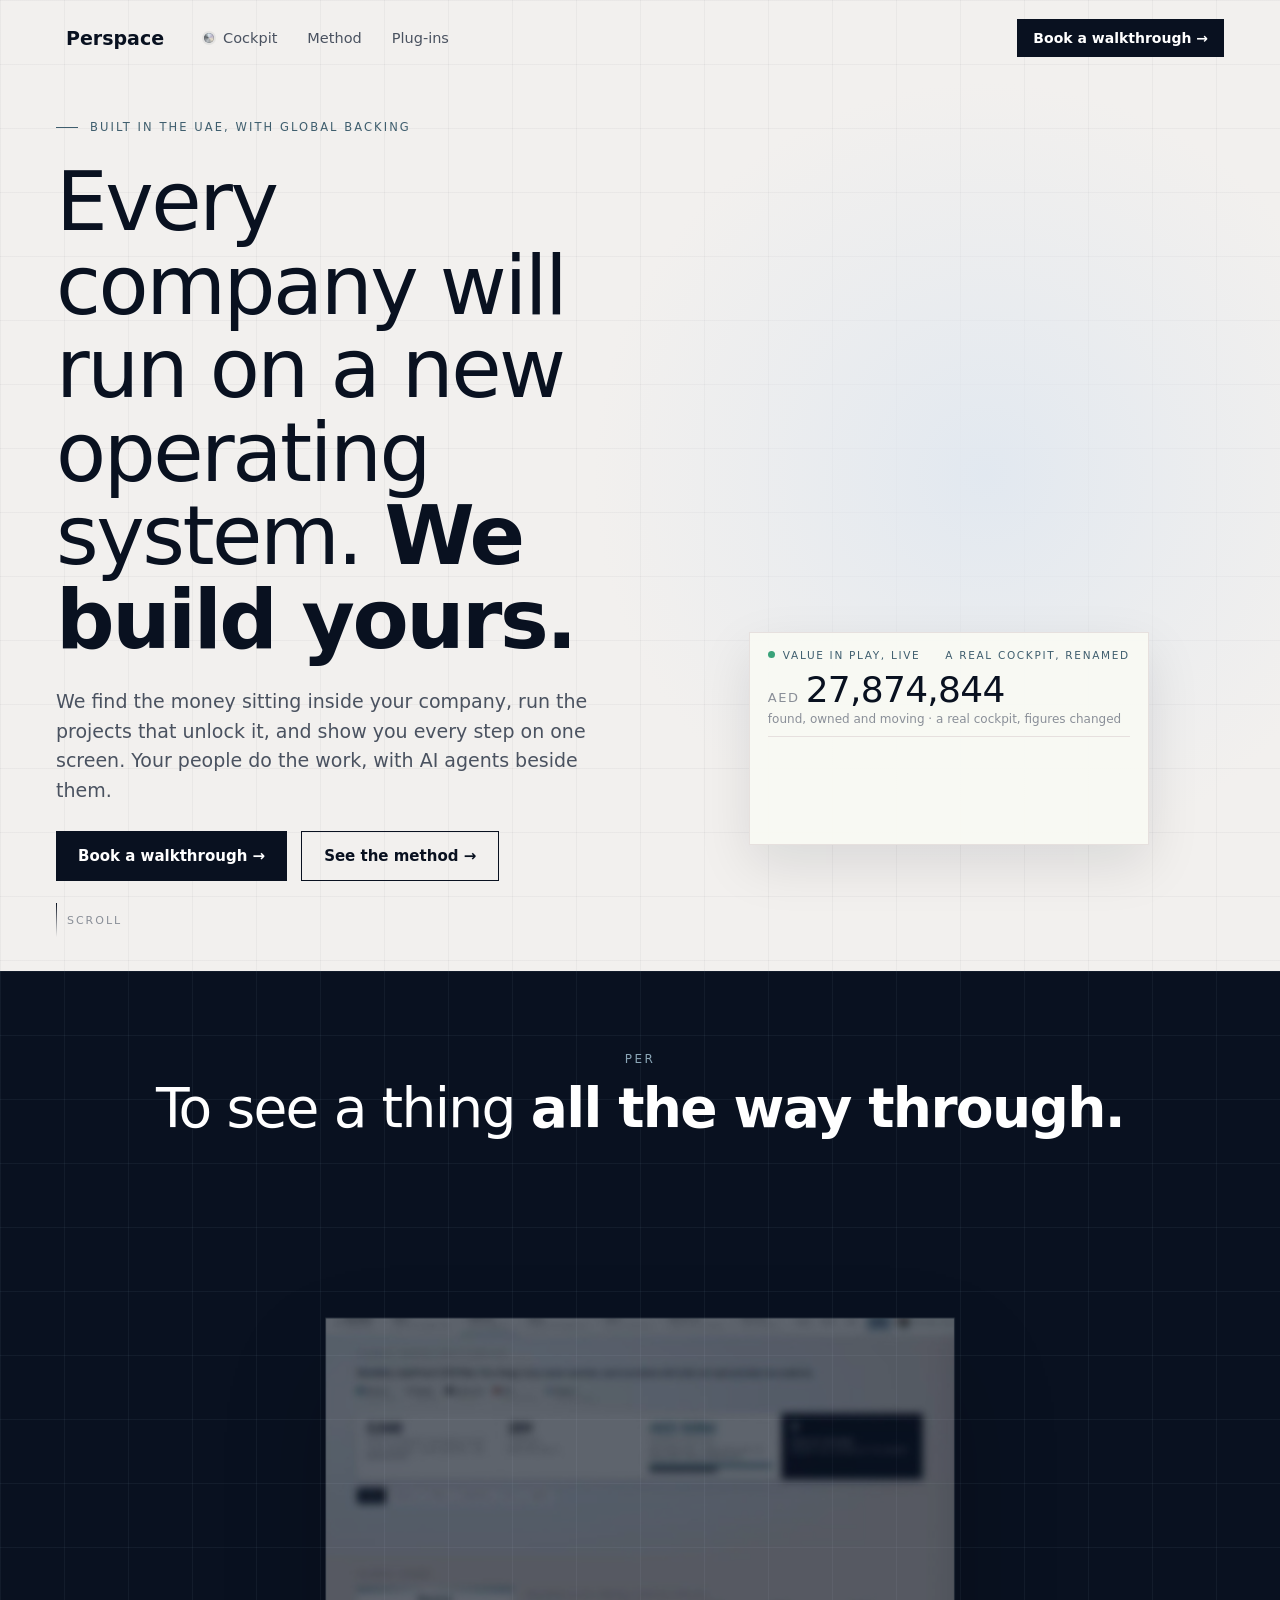
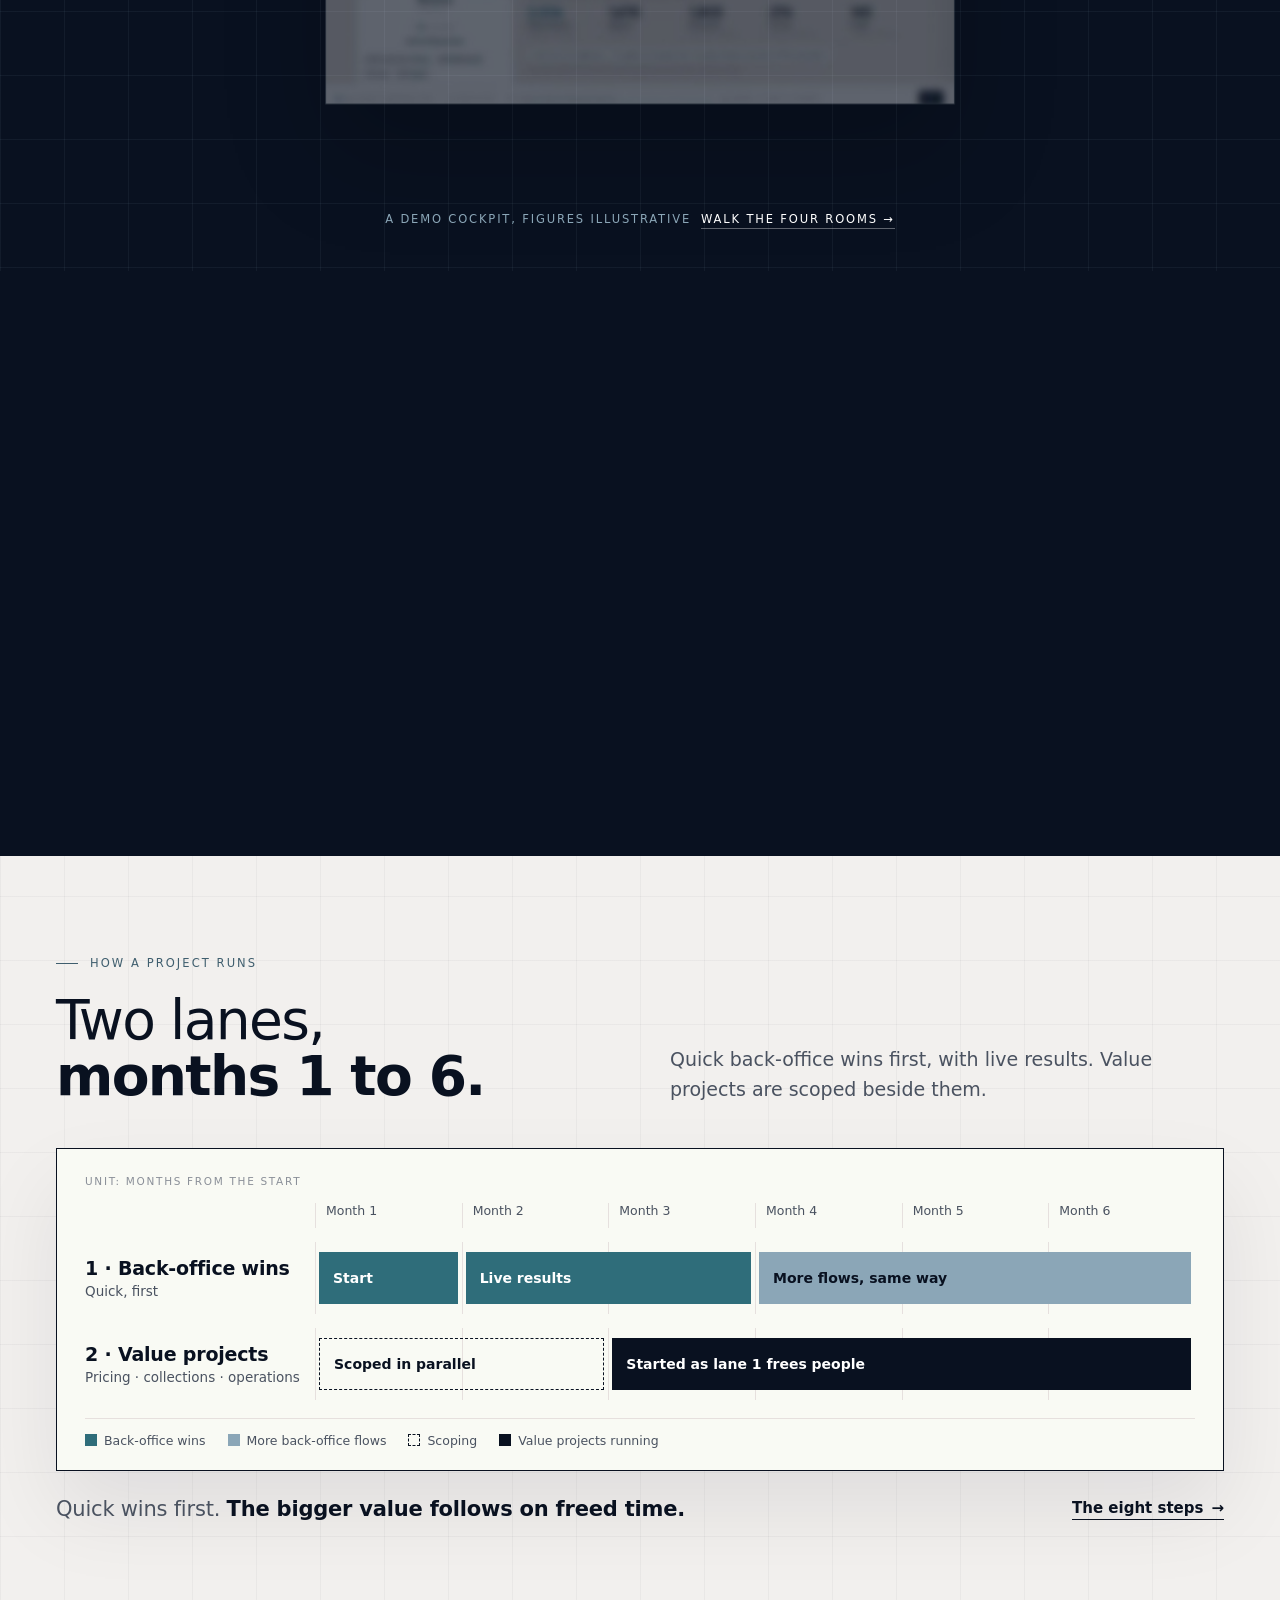
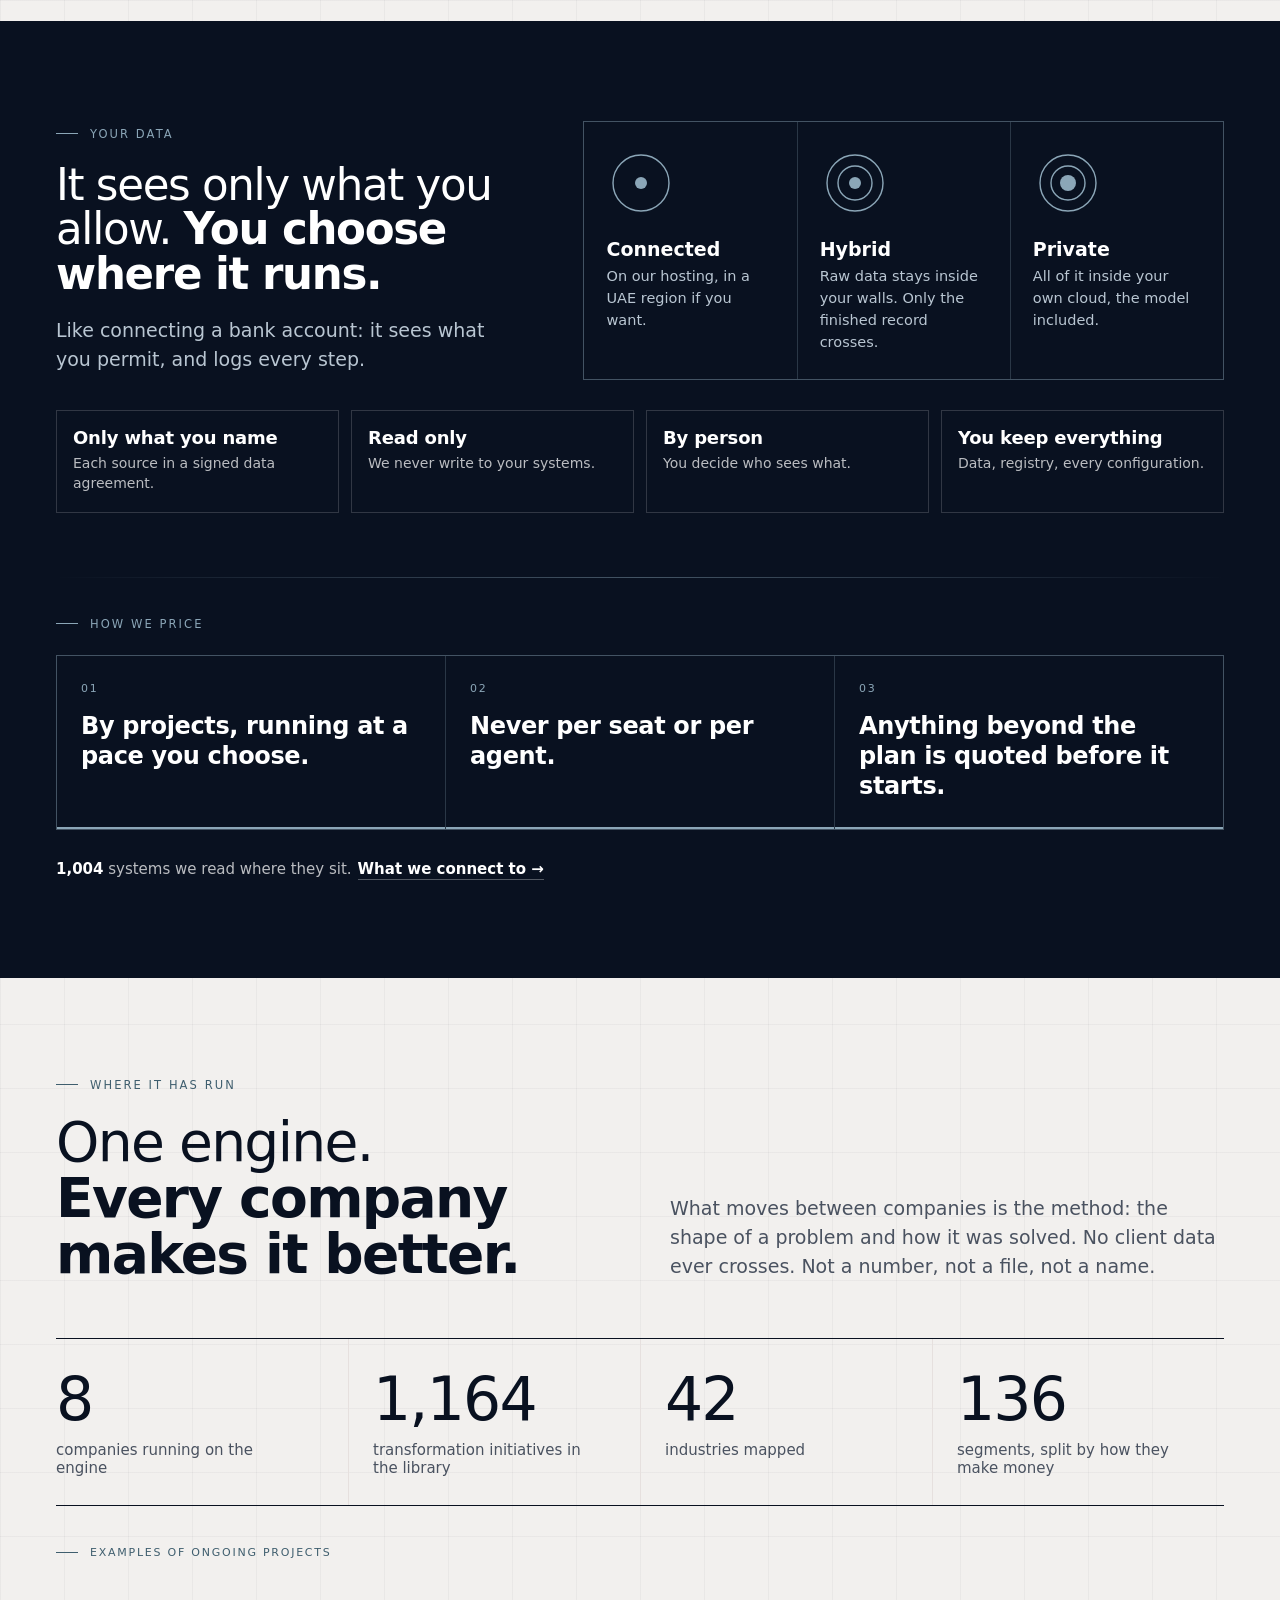
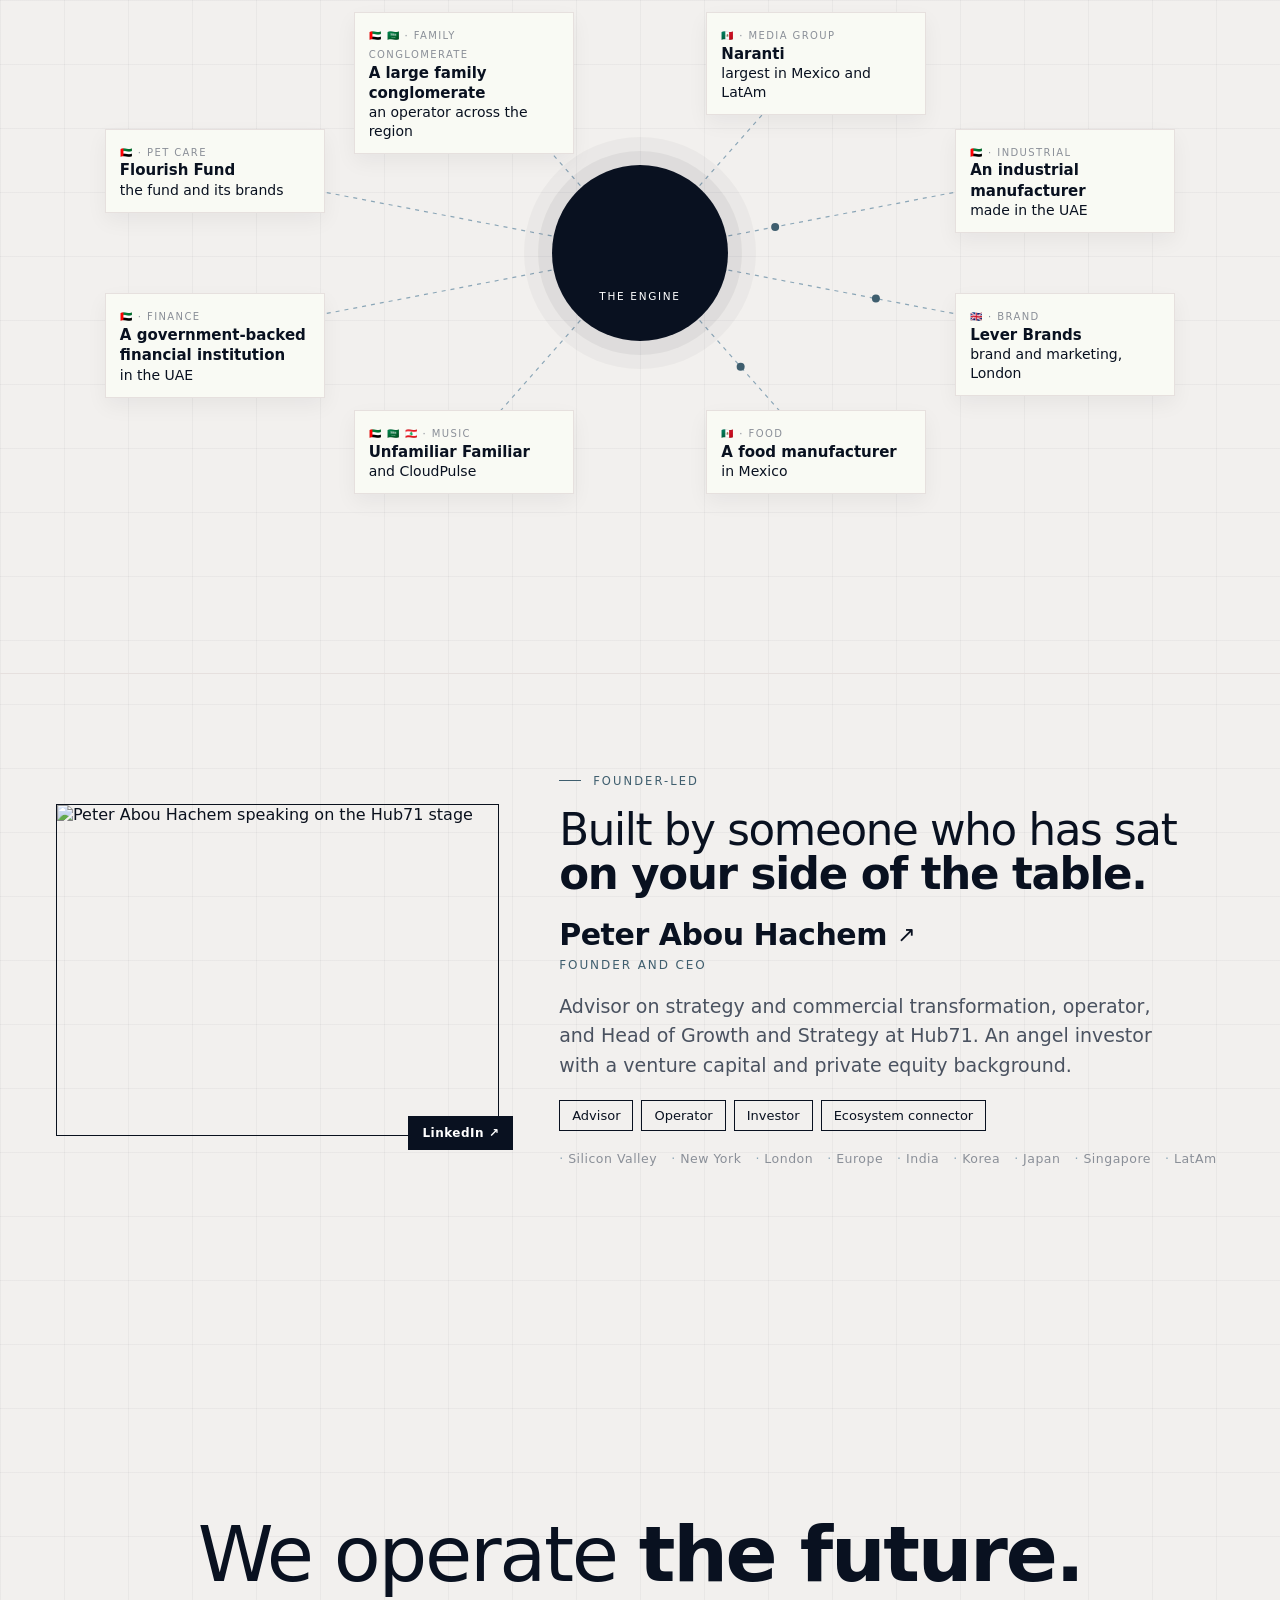
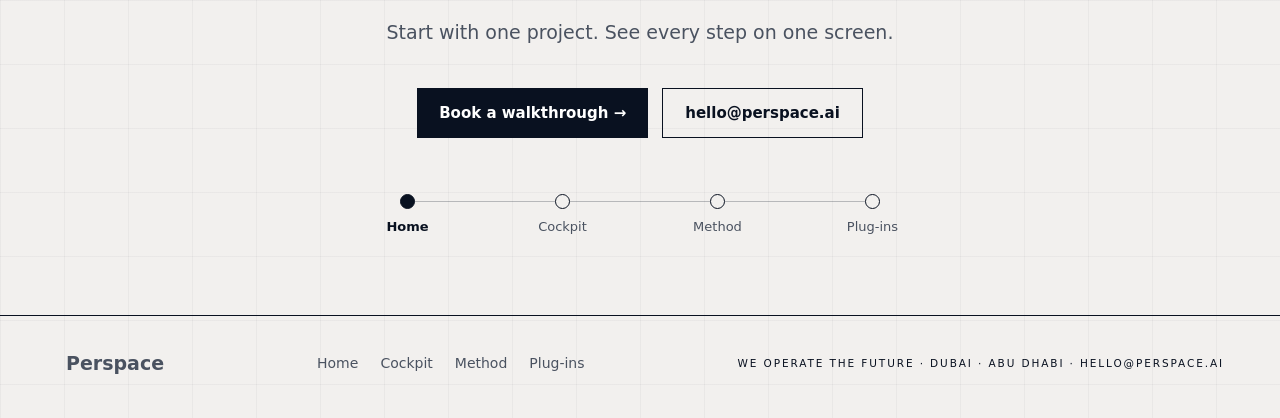
==== index.html @ 8a816813 "Copy: plays become transformation initiatives, repeatable across industries (Peter's LinkedIn wordin" ====
<!doctype html>
<html lang="en"><head><meta charset="utf-8">
<meta name="viewport" content="width=device-width,initial-scale=1">
<title>Perspace · We operate the future</title>
<meta name="description" content="Every company will run on a new operating system. Perspace builds yours: we show you the money sitting inside your own company, go in and get it, and prove it moved.">
<link rel="icon" type="image/png" href="img/favicon.png">
<meta property="og:title" content="Perspace · We operate the future">
<meta property="og:description" content="Every company will run on a new operating system. We build yours.">
<meta property="og:image" content="https://perspace.ai/img/og-perspace.jpg">
<meta property="og:url" content="https://perspace.ai/">
<meta name="twitter:card" content="summary_large_image">
<link href="https://api.fontshare.com/v2/css?f[]=satoshi@300,400,500,700&display=swap" rel="stylesheet">
<style>
:root{
  --ground:#F2F0EE; --card:#F9FAF4; --line:#E6E0DE; --ink:#091120; --soft:#4A5260; --faint:#8A8F98;
  --accent:#8BA6B7; --accent-ink:#3F5E6E; --blue:#E1E8F0; --silver:#A9ACAF;
  --f:"Satoshi",system-ui,sans-serif;
  --ease:cubic-bezier(.2,.7,.1,1);
}
*{box-sizing:border-box;margin:0;padding:0}
html{scroll-behavior:smooth}
body{background:var(--ground);color:var(--ink);font-family:var(--f);-webkit-font-smoothing:antialiased;overflow-x:hidden;
  background-image:linear-gradient(to right,rgba(9,17,32,.04) 1px,transparent 1px),linear-gradient(to bottom,rgba(9,17,32,.04) 1px,transparent 1px);background-size:64px 64px}
a{color:inherit;text-decoration:none}
.wrap{max-width:1280px;margin:0 auto;padding:0 56px}
.tag{font-weight:500;font-size:11.5px;letter-spacing:.18em;text-transform:uppercase;color:var(--accent-ink);display:flex;align-items:center;gap:12px}
.tag::before{content:"";width:22px;height:1px;background:currentColor}
h1,h2,h3{font-weight:300;letter-spacing:-.03em;line-height:1.02;text-wrap:balance}
h1{font-size:clamp(46px,6.4vw,92px)} h2{font-size:clamp(34px,4.3vw,60px)}
h1 b,h2 b{font-weight:700}
.lede{font-size:19px;line-height:1.55;color:var(--soft);max-width:33em}
.btn{font-weight:700;font-size:15px;padding:15px 22px;display:inline-flex;gap:10px;align-items:center;transition:transform .3s var(--ease),background .3s}
.btn.dark{background:var(--ink);color:#fff}.btn.dark:hover{transform:translateY(-2px)}
.btn.line{border:1px solid var(--ink)}.btn.line:hover{background:var(--card)}
.btns{display:flex;gap:14px;flex-wrap:wrap}
section{position:relative;overflow-x:clip}
html,body{overflow-x:clip}
.pad{padding:140px 0}

/* reveal */
.rv{opacity:0;transform:translateY(26px);transition:opacity 1s var(--ease),transform 1s var(--ease)}
.rv.in{opacity:1;transform:none}
.rv.d1{transition-delay:.1s}.rv.d2{transition-delay:.2s}.rv.d3{transition-delay:.3s}.rv.d4{transition-delay:.4s}

/* nav */
nav{position:fixed;top:0;left:0;right:0;z-index:50;transition:background .4s,border-color .4s;border-bottom:1px solid transparent}
nav.sc{background:rgba(242,240,238,.86);backdrop-filter:blur(10px);border-color:var(--line)}
nav .wrap{display:flex;align-items:center;height:76px;gap:40px}
.brand{display:flex;align-items:center;gap:10px;font-weight:700;font-size:19px}
.brand img{height:22px}
.links{display:flex;gap:30px;font-size:14.5px;font-weight:500;color:var(--soft);flex:1}
.links a:hover{color:var(--ink)}
nav .btn{padding:11px 16px;font-size:14px}

/* HERO */
.hero{min-height:100vh;display:flex;align-items:center;padding:120px 0 90px}
.hero .grid{position:relative;z-index:1;display:grid;grid-template-columns:1.05fr 1fr;gap:40px;align-items:center}
.hero .copy>*+*{margin-top:26px}
.glow{position:absolute;z-index:0;right:-8%;top:8%;width:62vw;height:62vw;max-width:900px;max-height:900px;border-radius:50%;
  background:radial-gradient(circle,rgba(225,232,240,.95) 0%,rgba(225,232,240,.4) 38%,rgba(242,240,238,0) 70%);pointer-events:none}
.mark{position:relative;height:640px}
.markbox{position:absolute;left:0;right:0;top:0;height:470px}
.mark .b{position:absolute;top:50%;height:400px;filter:drop-shadow(0 34px 44px rgba(9,17,32,.2))}
.mark .l{left:18%;transform:translate(-160%,-50%);opacity:0;animation:inL 1.6s .2s var(--ease) forwards, floatA 7s 1.8s ease-in-out infinite}
.mark .r{right:18%;transform:translate(160%,-50%);opacity:0;animation:inR 1.6s .2s var(--ease) forwards, floatB 7s 1.8s ease-in-out infinite}
.mark .s{position:absolute;left:50%;top:50%;height:96px;transform:translate(-50%,-50%) scale(.2) rotate(-90deg);opacity:0;animation:inS 1.3s 1.1s var(--ease) forwards, spin 14s 2.4s linear infinite}
.shine{position:absolute;left:50%;top:50%;width:260px;height:260px;transform:translate(-50%,-50%);border-radius:50%;background:radial-gradient(circle,rgba(255,255,255,.95),rgba(255,255,255,0) 60%);opacity:0;animation:flash 1.6s 1.5s ease-out forwards;pointer-events:none;mix-blend-mode:screen}
@keyframes inL{to{transform:translate(0,-50%);opacity:1}}
@keyframes inR{to{transform:translate(0,-50%);opacity:1}}
@keyframes inS{to{transform:translate(-50%,-50%) scale(1) rotate(0);opacity:1}}
@keyframes floatA{0%,100%{transform:translate(0,-50%)}50%{transform:translate(-8px,-52%)}}
@keyframes floatB{0%,100%{transform:translate(0,-50%)}50%{transform:translate(8px,-48%)}}
@keyframes spin{0%{transform:translate(-50%,-50%) rotate(0)}100%{transform:translate(-50%,-50%) rotate(360deg)}}
@keyframes flash{0%{opacity:0}25%{opacity:.9}100%{opacity:0}}
.scrollcue{position:absolute;left:56px;bottom:34px;font-size:11px;letter-spacing:.18em;color:var(--faint);display:flex;gap:10px;align-items:center}
.scrollcue i{width:1px;height:34px;background:linear-gradient(var(--ink),transparent);animation:cue 2s infinite}
@keyframes cue{0%{transform:scaleY(0);transform-origin:top}50%{transform:scaleY(1);transform-origin:top}51%{transform-origin:bottom}100%{transform:scaleY(0);transform-origin:bottom}}

/* live meter */
.live{position:absolute;left:50%;bottom:-24px;transform:translateX(-50%);width:400px;background:rgba(249,250,244,.92);backdrop-filter:blur(6px);border:1px solid var(--line);box-shadow:0 20px 50px rgba(9,17,32,.10);padding:16px 18px 10px;opacity:0;animation:up 1s 1.9s var(--ease) forwards}
@keyframes up{from{opacity:0;transform:translate(-50%,16px)}to{opacity:1;transform:translate(-50%,0)}}
.live .top{display:flex;justify-content:space-between;font-size:10.5px;letter-spacing:.16em;text-transform:uppercase;color:var(--accent-ink);font-weight:500}
.dotlive{display:inline-flex;align-items:center;gap:8px}.dotlive i{width:7px;height:7px;border-radius:50%;background:#3aa37a;animation:pl 1.6s infinite}
@keyframes pl{0%{box-shadow:0 0 0 0 rgba(58,163,122,.45)}100%{box-shadow:0 0 0 9px rgba(58,163,122,0)}}
.live .big{font-size:36px;font-weight:300;letter-spacing:-.02em;margin:8px 0 2px;font-variant-numeric:tabular-nums}
.live .big small{font-size:13px;font-weight:500;color:var(--faint);letter-spacing:.12em;margin-right:6px}
.live .sub{font-size:12px;color:var(--faint)}
.feed{margin-top:10px;border-top:1px solid var(--line);height:98px;overflow:hidden}
.feed .row{display:grid;grid-template-columns:120px 1fr auto;gap:10px;white-space:nowrap;font-size:12.5px;padding:8px 0;border-bottom:1px dashed var(--line);animation:fin .6s var(--ease) both}
.feed .row span:nth-child(2){overflow:hidden;text-overflow:ellipsis}
.feed .k{font-size:9.5px;letter-spacing:.14em;text-transform:uppercase;color:var(--accent-ink);font-weight:500;padding-top:2px}
.feed .v{font-variant-numeric:tabular-nums;font-weight:500}
@keyframes fin{from{opacity:0;transform:translateY(-8px)}to{opacity:1;transform:none}}

/* THE SPACE (scroll-driven) */
.space{height:260vh;background:var(--ink);color:#fff}
.space .stick{position:sticky;top:0;height:100vh;height:100svh;overflow:hidden;display:flex;align-items:center;justify-content:center}
.space .grid2{position:absolute;inset:0;background-image:linear-gradient(rgba(139,166,183,.08) 1px,transparent 1px),linear-gradient(90deg,rgba(139,166,183,.08) 1px,transparent 1px);background-size:64px 64px}
.space .words{position:absolute;top:9vh;left:0;right:0;text-align:center;z-index:3}
.space .words h2{color:#fff}
.space .words .w{position:absolute;left:0;right:0;opacity:0;transform:translateY(16px);transition:opacity .7s var(--ease),transform .7s var(--ease)}
.space .words .w.on{opacity:1;transform:none}
.space .words .w small{display:block;font-size:12px;letter-spacing:.2em;text-transform:uppercase;color:var(--accent);margin-bottom:14px;font-weight:500}
.space .frame{position:relative;width:min(900px,60vw);aspect-ratio:1400/860;margin-top:20vh;z-index:2}
.space .screen{position:absolute;inset:0;border:1px solid rgba(139,166,183,.5);background:#000;box-shadow:0 60px 120px rgba(0,0,0,.55);overflow:hidden;transform-origin:center;will-change:transform,opacity;backface-visibility:hidden}
.space .screen video{width:100%;height:100%;object-fit:cover;object-position:top;display:block}
.space .bk{position:absolute;top:50%;height:112%;z-index:3;will-change:transform;backface-visibility:hidden}
.space .bk.l{right:calc(100% + 18px);transform:translate(-60vw,-50%)}.space .bk.r{left:calc(100% + 18px);transform:translate(60vw,-50%)}
.space .note{position:absolute;bottom:5vh;left:0;right:0;text-align:center;font-size:11.5px;letter-spacing:.16em;color:var(--accent);text-transform:uppercase;z-index:3}

/* BOX */
.boxhead{display:grid;grid-template-columns:1fr 1fr;gap:60px;align-items:end;margin-bottom:56px}
.box{display:grid;grid-template-columns:repeat(4,1fr);border:1px solid var(--ink);background:var(--card)}
.tile{padding:34px 28px 30px;min-height:330px;display:flex;flex-direction:column;gap:14px;border-right:1px solid var(--ink);position:relative;transition:background .4s}
.tile:last-child{border-right:0}
.tile:hover{background:#fff}
.tile .n{font-size:11px;color:var(--accent-ink);letter-spacing:.16em;font-weight:500}
.tile svg{height:74px;width:74px;margin:6px 0 4px}
.tile h3{font-size:25px;font-weight:700;letter-spacing:-.015em}
.tile p{font-size:15.5px;line-height:1.5;color:var(--soft)}
.tile .go{margin-top:auto;font-size:11px;letter-spacing:.14em;text-transform:uppercase;font-weight:500;display:flex;gap:8px;align-items:center}
.tile .go i{transition:transform .3s var(--ease)}.tile:hover .go i{transform:translateX(5px)}
.tile.ai{background:var(--blue)}
.ic *{fill:none;stroke:var(--ink);stroke-width:1.4}
.ic .acc{stroke:var(--accent-ink)}
.ic-comp .needle{transform-origin:37px 37px;animation:needle 5s ease-in-out infinite}
@keyframes needle{0%,100%{transform:rotate(-20deg)}50%{transform:rotate(35deg)}}
.ic-loop .arc{stroke-dasharray:180;stroke-dashoffset:180;animation:loop 3.6s linear infinite}
@keyframes loop{to{stroke-dashoffset:-180}}
.ic-bars rect{transform-origin:bottom;transform-box:fill-box;animation:bar 3s ease-in-out infinite}
.ic-bars rect:nth-child(2){animation-delay:.3s}.ic-bars rect:nth-child(3){animation-delay:.6s}.ic-bars rect:nth-child(4){animation-delay:.9s}
@keyframes bar{0%,100%{transform:scaleY(.45)}50%{transform:scaleY(1)}}
.ic-net circle.p{animation:blink 2.4s ease-in-out infinite}.ic-net circle.p:nth-of-type(2){animation-delay:.6s}.ic-net circle.p:nth-of-type(3){animation-delay:1.2s}
@keyframes blink{0%,100%{fill:transparent}50%{fill:var(--accent-ink)}}

/* COCKPIT TABS */
.ck{background:var(--card);border-top:1px solid var(--line);border-bottom:1px solid var(--line)}
.ck .grid{display:grid;grid-template-columns:370px 1fr;gap:56px;align-items:start;margin-top:60px}
.tabs{display:flex;flex-direction:column}
.tab{padding:22px 0 20px;border-top:1px solid var(--line);cursor:pointer;position:relative}
.tab:last-child{border-bottom:1px solid var(--line)}
.tab .t{display:flex;gap:14px;align-items:baseline}
.tab .t span{font-size:11px;letter-spacing:.16em;color:var(--faint);font-weight:500}
.tab .t b{font-size:22px;font-weight:500;letter-spacing:-.01em;color:var(--faint);transition:color .3s}
.tab p{font-size:15px;line-height:1.5;color:var(--soft);max-height:0;overflow:hidden;opacity:0;transition:max-height .6s var(--ease),opacity .6s,margin .6s;margin-top:0}
.tab.on .t b{color:var(--ink);font-weight:700}
.tab.on p{max-height:120px;opacity:1;margin-top:10px}
.tab .bar{position:absolute;left:0;bottom:-1px;height:2px;background:var(--ink);width:0}
.tab.on .bar{animation:prog var(--dur,9s) linear forwards}
@keyframes prog{to{width:100%}}
.viewer{position:relative}
.device{border:1px solid var(--ink);background:#fff;box-shadow:0 50px 100px rgba(9,17,32,.18);overflow:hidden;aspect-ratio:1280/720;position:relative}
.device video{position:absolute;inset:0;width:100%;height:100%;object-fit:cover;opacity:0;transition:opacity .8s}
.device video.on{opacity:1}
.stats{display:grid;grid-template-columns:repeat(3,1fr);margin-top:22px;border-top:1px solid var(--ink)}
.stats div{padding:16px 16px 0 0}
.stats b{display:block;font-size:30px;font-weight:300;letter-spacing:-.02em;font-variant-numeric:tabular-nums}
.stats span{font-size:13px;color:var(--soft)}
.honest{margin-top:22px;font-size:11px;letter-spacing:.14em;text-transform:uppercase;color:var(--faint);font-weight:500}

/* METHOD */
.mhead{display:grid;grid-template-columns:1fr 1fr;gap:60px;align-items:end}
.rail{position:relative;display:grid;grid-template-columns:repeat(5,1fr);margin-top:70px}
.rail::before{content:"";position:absolute;left:0;right:0;top:15px;height:1px;background:var(--line)}
.rail .fill{position:absolute;left:0;top:15px;height:2px;background:var(--ink);width:0;transition:width 2.6s var(--ease)}
.rail.in .fill{width:100%}
.st{position:relative;padding-right:26px}
.st .dot{width:32px;height:32px;border-radius:50%;background:var(--ground);border:1px solid var(--line);position:relative;z-index:1;display:grid;place-items:center;font-size:11px;color:var(--faint);transition:all .5s var(--ease)}
.rail.in .st .dot{background:var(--ink);border-color:var(--ink);color:#fff}
.rail.in .st:nth-child(3) .dot{transition-delay:.5s}.rail.in .st:nth-child(4) .dot{transition-delay:1s}.rail.in .st:nth-child(5) .dot{transition-delay:1.5s}.rail.in .st:nth-child(6) .dot{transition-delay:2s}
.st .k{font-size:11px;letter-spacing:.16em;color:var(--accent-ink);margin:22px 0 8px;font-weight:500}
.st h4{font-size:21px;font-weight:700;letter-spacing:-.01em}
.st p{font-size:15px;line-height:1.5;color:var(--soft);margin-top:8px}
.bp{position:relative;background:#0e1b2e;border:1px solid var(--ink);padding:22px;margin-top:70px;background-image:linear-gradient(rgba(139,166,183,.13) 1px,transparent 1px),linear-gradient(90deg,rgba(139,166,183,.13) 1px,transparent 1px);background-size:24px 24px}
.bp svg{display:block;width:100%;height:auto}
.bp .lbl{position:absolute;left:22px;top:18px;font-size:10.5px;letter-spacing:.16em;color:#8BA6B7;font-weight:500}
.bp .lbr{position:absolute;right:22px;top:18px;font-size:10.5px;letter-spacing:.16em;color:#8BA6B7;font-weight:500}
.room rect{fill:rgba(139,166,183,0);stroke:#8BA6B7;stroke-width:1.4;stroke-dasharray:1200;stroke-dashoffset:1200}
.room text{fill:#cfdbe4;font-family:var(--f);font-size:13px;letter-spacing:.14em;opacity:0}
.room.ghost rect{stroke-dasharray:5 7;stroke-dashoffset:0;opacity:0;stroke:#5d7686}.room.ghost text{fill:#6f8796}
.bp.in .room.fill rect{animation:draw 1.2s var(--d,0s) ease forwards,fillin .8s calc(var(--d,0s) + .8s) ease forwards}
.bp.in .room text{animation:fade .6s calc(var(--d,0s) + .5s) ease forwards}
.bp.in .room.ghost rect{animation:fade 1s var(--d,0s) ease forwards}
@keyframes draw{to{stroke-dashoffset:0}}@keyframes fade{to{opacity:1}}@keyframes fillin{to{fill:rgba(139,166,183,.16)}}
.pin circle,.pin text{opacity:0}
.bp.in .pin circle,.bp.in .pin text{animation:fade .5s var(--d,3.5s) ease forwards}
.bp.in .pin .ring{animation:fade .5s var(--d,3.5s) ease forwards,ping 2s calc(var(--d,3.5s) + .5s) ease-out infinite}
.pin circle{fill:#F9FAF4}.pin .ring{fill:none;stroke:#F9FAF4;stroke-width:1.2;transform-origin:center;transform-box:fill-box}
@keyframes ping{0%{transform:scale(1);opacity:.9}100%{transform:scale(3.2);opacity:0}}
.pin text{fill:#F9FAF4;font-family:var(--f);font-size:12.5px;font-weight:500}

/* PROOF */
.nums{display:grid;grid-template-columns:repeat(4,1fr);border-top:1px solid var(--ink);border-bottom:1px solid var(--ink);margin-top:56px}
.num{padding:30px 24px 28px 0}.num+.num{padding-left:24px;border-left:1px solid var(--line)}
.num b{display:block;font-weight:300;font-size:60px;letter-spacing:-.03em;line-height:1;white-space:nowrap;font-variant-numeric:tabular-nums}
.num span{display:block;margin-top:12px;font-size:15px;color:var(--soft);max-width:15em}
.num .pq{display:block;margin-top:10px;padding-top:10px;border-top:1px dashed var(--line);font-size:13px;line-height:1.45;color:var(--faint);max-width:17em}
.engine{position:relative;height:560px;margin-top:14px}
.engtag{margin-top:40px;font-size:11px;letter-spacing:.16em;text-transform:uppercase;color:var(--accent-ink,#3F5E6E);font-weight:500;display:flex;align-items:center;gap:12px}.engtag:before{content:"";width:22px;height:1px;background:currentColor}
.engine svg{position:absolute;inset:0;width:100%;height:100%}
.co{position:absolute;background:var(--card);border:1px solid var(--line);padding:12px 14px;width:220px;font-size:14px;line-height:1.35;box-shadow:0 8px 20px rgba(9,17,32,.05)}
.co b{display:block;font-size:15px}.co i{font-style:normal;font-size:10px;letter-spacing:.14em;color:var(--faint);font-weight:500}
.core{position:absolute;left:50%;top:50%;transform:translate(-50%,-50%);width:176px;height:176px;border-radius:50%;background:var(--ink);color:#fff;display:grid;place-items:center;text-align:center;box-shadow:0 0 0 14px rgba(9,17,32,.05),0 0 0 28px rgba(9,17,32,.03)}
.core img{height:52px;display:block;margin:0 auto;filter:brightness(1.4);animation:corespin 20s linear infinite;transform-origin:center}
@keyframes corespin{to{transform:rotate(360deg)}}
.core small{display:block;font-size:10.5px;letter-spacing:.16em;font-weight:500;position:absolute;left:0;right:0;bottom:22%}
.spark{fill:var(--accent-ink)}

/* FOUNDER */
.fd{display:grid;grid-template-columns:1.05fr 1fr;gap:60px;align-items:center}
.fd .ph{position:relative;display:block}
.fd .ph img{width:100%;aspect-ratio:5/4;height:auto;object-fit:cover;filter:saturate(.8);border:1px solid var(--ink);display:block;transition:filter .5s}
.fd .ph:hover img{filter:saturate(1)}
.fd .ph .in{position:absolute;right:-14px;bottom:-14px;background:var(--ink);color:#fff;font-size:12px;font-weight:700;padding:10px 14px;letter-spacing:.04em}
.who{font-size:30px;font-weight:700;letter-spacing:-.015em;display:inline-flex;gap:10px;align-items:center}
.who:hover{text-decoration:underline;text-underline-offset:6px;text-decoration-thickness:1px}
.role{font-size:12px;letter-spacing:.16em;text-transform:uppercase;color:var(--accent-ink);font-weight:500;margin-top:6px}
.hats{display:flex;flex-wrap:wrap;gap:8px}
.hats span{font-size:13px;font-weight:500;border:1px solid var(--ink);padding:7px 12px}
.net{display:flex;flex-wrap:wrap;gap:6px 14px;font-size:12.5px;color:var(--faint);letter-spacing:.04em}
.net span::before{content:"· ";color:var(--accent)}
.fd .stack>*+*{margin-top:20px}

/* DATA */
.data{background:var(--ink);color:#fff}
.data .grid{display:grid;grid-template-columns:1fr 1.4fr;gap:70px;align-items:center}
.data h2{color:#fff}.data .lede{color:#b9c6d2}
.rings{display:grid;grid-template-columns:repeat(3,1fr);gap:1px;background:rgba(139,166,183,.25);border:1px solid rgba(139,166,183,.25)}
.ring{background:var(--ink);padding:26px 22px}
.ring h4{font-size:19px;font-weight:700;margin:16px 0 6px}
.ring p{font-size:14.5px;line-height:1.5;color:#b9c6d2}
.ring svg *{fill:none;stroke:#8BA6B7;stroke-width:1.4}.ring svg .c{fill:#8BA6B7;stroke:none}
.ring svg .o{animation:breathe 3s ease-in-out infinite;transform-origin:center;transform-box:fill-box}
@keyframes breathe{0%,100%{transform:scale(1)}50%{transform:scale(1.08)}}

/* CLOSE */
.close{padding:170px 0 150px;text-align:center;overflow:hidden}
.close .m{height:160px;display:flex;justify-content:center;gap:118px;align-items:center;margin-bottom:40px;position:relative}
.close .m img{height:150px}.close .m .s{height:50px;position:absolute;left:50%;top:50%;animation:spin 14s linear infinite}
.close h2{font-size:clamp(44px,6vw,88px)}
.close .lede{margin:24px auto 0;text-align:center}
.close .btns{justify-content:center;margin-top:40px}
footer{border-top:1px solid var(--ink);padding:36px 0 44px;font-size:14px;color:var(--soft)}
footer .wrap{display:flex;justify-content:space-between;gap:30px;align-items:center;flex-wrap:wrap}
footer .ft{display:flex;gap:22px;flex-wrap:wrap}
footer .tl{font-size:10.5px;letter-spacing:.18em;text-transform:uppercase;color:var(--ink);font-weight:500}

@media (max-width:900px){
  .wrap{padding:0 22px}.links{display:none}
  nav .btn{font-size:12.5px;padding:9px 12px;white-space:nowrap}.glow{top:auto;bottom:-10%;right:-40%;width:120vw;height:120vw}
  .hero{padding:110px 0 60px}.hero .grid{grid-template-columns:1fr}
  .mark{height:auto}.markbox{position:relative;height:330px}.mark .b{height:280px}.mark .l{left:12%}.mark .r{right:12%}.mark .s{height:70px}
  .space .frame{width:78vw}.space .bk{height:80%}
  .live{position:relative;left:auto;bottom:auto;transform:none;width:auto;margin-top:10px;animation:none;opacity:1}
  .scrollcue{display:none}
  .space{height:220vh}.space .frame{width:72vw;margin-top:18vh}.space .words{top:12vh}.space .bk{height:72%}.space .bk.l{right:calc(100% + 6px)}.space .bk.r{left:calc(100% + 6px)}
  .boxhead,.mhead,.data .grid,.fd{grid-template-columns:1fr;gap:28px}
  .box{grid-template-columns:1fr 1fr}.tile{border-bottom:1px solid var(--ink);min-height:0}.tile:nth-child(2n){border-right:0}
  .ck .grid{grid-template-columns:1fr;gap:26px}
  .rail{grid-template-columns:1fr;gap:26px}.rail::before,.rail .fill{left:15px;right:auto;top:0;bottom:0;width:1px;height:auto}.rail.in .fill{width:2px;height:100%}
  .st{padding-left:52px}.st .dot{position:absolute;left:0;top:0}.st .k{margin-top:4px}
  .bp .lbr{display:none}.bp .lbl{position:static;display:block;margin-bottom:10px}
  .nums{grid-template-columns:1fr 1fr}.num:nth-child(3){padding-left:0;border-left:0}.num{border-top:1px solid var(--line)}.num b{font-size:44px}
  .engine{height:auto;display:grid;gap:10px}.engine svg{display:none}.co,.core{position:static!important;transform:none!important;width:auto!important}.core{position:relative!important;left:auto!important;top:auto!important;width:140px!important;height:140px;margin:12px auto 20px;order:-1}
  .rings{grid-template-columns:1fr}
  .fd .ph img{width:100%;height:auto}
  .pad{padding:90px 0}
}
@media (prefers-reduced-motion:reduce){*,*::before,*::after{animation:none!important;transition:none!important}.rv{opacity:1;transform:none}.mark .l,.mark .r,.mark .s{opacity:1;transform:translate(0,-50%)}.mark .s{transform:translate(-50%,-50%)}}
/* mobile menu */
.mnu{display:none;width:40px;height:40px;border:1px solid var(--ink);background:transparent;cursor:pointer;flex-direction:column;justify-content:center;align-items:center;gap:6px;margin-left:auto}
.mnu i{display:block;width:16px;height:1.5px;background:var(--ink);transition:transform .3s var(--ease)}
nav.open .mnu i:first-child{transform:translateY(3.75px) rotate(45deg)}nav.open .mnu i:last-child{transform:translateY(-3.75px) rotate(-45deg)}
@media (max-width:900px){
  nav .wrap{gap:12px}
  .mnu{display:flex}
  nav.open{background:var(--ground);border-color:var(--line)}
  nav.open .links{display:flex;position:absolute;top:100%;left:0;right:0;flex-direction:column;gap:0;background:var(--ground);padding:6px 22px 18px;border-bottom:1px solid var(--ink);box-shadow:0 30px 40px rgba(9,17,32,.08)}
  nav.open .links a{padding:15px 0;font-size:18px;color:var(--ink);border-bottom:1px solid var(--line)}
  nav.open .links a:last-child{border-bottom:0}
  nav.open .links a.on{text-decoration:none;font-weight:700}
}
.links .mo{display:none}
@media (max-width:900px){nav.open .links .mo{display:block}}
/* Cockpit leads the nav: a small chromatic-metal dot (brandbook 1.0, silver at 1%, soft reflections, no gloss) */
.links a.nck{display:inline-flex;align-items:center;gap:9px}
.links a.nck::before{content:"";width:10px;height:10px;border-radius:50%;flex:none;
  background:conic-gradient(from 210deg,#B8BDC2,#5E6266 22%,#DCE8EE 40%,#B9B3C9 58%,#E6DCC8 74%,#A6A9AA 88%,#B8BDC2);
  box-shadow:inset 0 0 0 .5px rgba(13,28,44,.35),0 0 0 2px rgba(166,169,170,.18);animation:ckturn 9s linear infinite}
@keyframes ckturn{to{transform:rotate(360deg)}}
@media (prefers-reduced-motion:reduce){.links a.nck::before{animation:none}}
/* ===== 6 Oct 2026 · the locked map: home in five screens ===== */
.links a.on{color:var(--ink);text-decoration:underline;text-underline-offset:8px;text-decoration-thickness:1px}
.space{height:165vh}
.space .note a{color:#fff;border-bottom:1px solid rgba(255,255,255,.35);padding-bottom:2px;margin-left:10px;transition:border-color .3s}
.space .note a:hover{border-color:#fff}
.sec{padding:100px 0}
.data h2,.fd h2{font-size:clamp(30px,3.4vw,48px)}
.hd2{display:grid;grid-template-columns:1fr 1fr;gap:60px;align-items:end;margin-bottom:44px}
.hd2 h2{margin-top:22px}
/* the plan, two lanes */
.plan{background:var(--card);border:1px solid var(--ink);padding:26px 28px 22px;box-shadow:0 40px 80px rgba(9,17,32,.08)}
.plan .u{font-size:10.5px;letter-spacing:.16em;text-transform:uppercase;color:var(--faint);font-weight:500;margin-bottom:16px}
.pgrid{display:grid;grid-template-columns:230px repeat(6,1fr);row-gap:14px;align-items:center}
.pm{font-size:12.5px;font-weight:500;color:var(--soft);border-left:1px solid var(--line);padding:0 0 10px 10px}
.pm .s{display:none}
.plab b{display:block;font-size:19px;font-weight:700;letter-spacing:-.01em}
.plab span{display:block;font-size:13.5px;color:var(--soft);margin-top:4px}
.ptrack{grid-column:2/8;display:grid;grid-template-columns:repeat(6,1fr);height:72px;background:repeating-linear-gradient(90deg,var(--line) 0,var(--line) 1px,transparent 1px,transparent calc(100%/6))}
.pb{margin:10px 4px;display:flex;align-items:center;padding:0 14px;font-size:14px;font-weight:700;color:#fff;line-height:1.2;transform-origin:left;transform:scaleX(0);transition:transform 1s var(--ease),filter .3s}
.pb:hover{filter:brightness(1.12)}
.plan.in .pb{transform:none}
.plan.in .pb.a2{transition-delay:.5s}.plan.in .pb.a3{transition-delay:.9s}.plan.in .pb.d{transition-delay:.3s}.plan.in .pb.b{transition-delay:1.3s}
.pb.a,.pb.a2{background:#2F6D7A}.pb.a3{background:#8BA6B7;color:var(--ink)}.pb.d{background:transparent;border:1.5px dashed var(--ink);color:var(--ink)}.pb.b{background:var(--ink)}
.pkey{display:flex;flex-wrap:wrap;gap:8px 22px;margin-top:18px;padding-top:14px;border-top:1px solid var(--line);font-size:12.5px;color:var(--soft)}
.pkey i{display:inline-block;width:12px;height:12px;margin-right:7px;vertical-align:-1px}
.pkey .a{background:#2F6D7A}.pkey .a3{background:#8BA6B7}.pkey .d{border:1.5px dashed var(--ink)}.pkey .b{background:var(--ink)}
.pfoot{display:flex;justify-content:space-between;align-items:center;gap:20px;flex-wrap:wrap;margin-top:26px}
.pfoot p{font-size:21px;color:var(--soft);letter-spacing:-.01em}.pfoot p b{color:var(--ink)}
.more{font-size:15px;font-weight:700;border-bottom:1px solid var(--ink);padding-bottom:2px;display:inline-flex;gap:8px}
.more i{font-style:normal;transition:transform .3s var(--ease)}.more:hover i{transform:translateX(4px)}
/* your data + how we price: one dark field */
.data .grid{row-gap:30px}
.data .lede{margin-top:20px}
.tstrip{grid-column:1/-1;display:grid;grid-template-columns:repeat(4,1fr);gap:12px}
.tstrip div{border:1px solid rgba(255,255,255,.16);padding:16px 16px 18px;display:flex;flex-direction:column;gap:6px;transition:border-color .3s,background .3s}
.tstrip div:hover{border-color:#8BA6B7;background:rgba(139,166,183,.06)}
.tstrip b{font-size:18px;color:#fff;letter-spacing:-.01em}.tstrip span{font-size:14px;color:rgba(255,255,255,.72);line-height:1.4}
.price{grid-column:1/-1;margin-top:34px;padding-top:40px;position:relative}
.price::before{content:"";position:absolute;top:0;left:0;right:0;height:1px;background:linear-gradient(90deg,transparent,rgba(139,166,183,.45),transparent)}
.plines{display:grid;grid-template-columns:repeat(3,1fr);gap:1px;background:rgba(139,166,183,.25);border:1px solid rgba(139,166,183,.25);margin-top:24px}
.pline{background:var(--ink);padding:26px 24px 28px;display:flex;flex-direction:column;gap:16px;position:relative;overflow:hidden;transition:background .3s}
.pline:hover{background:#0e1b2e}
.pline i{font-style:normal;font-size:11px;letter-spacing:.16em;color:var(--accent);font-weight:500}
.pline b{font-size:24px;font-weight:700;letter-spacing:-.015em;line-height:1.25;color:#fff}
.pline::after{content:"";position:absolute;left:0;bottom:0;height:2px;width:0;background:#8BA6B7;transition:width 1.4s var(--ease) .4s}
.pline.in::after{width:100%}.pline.d1::after{transition-delay:.7s}.pline.d2::after{transition-delay:1s}
.dmore{grid-column:1/-1;font-size:15px;color:rgba(255,255,255,.72)}
.dmore b{color:#fff}
.dmore a{font-weight:700;color:#fff;border-bottom:1px solid rgba(255,255,255,.3);padding-bottom:1px;margin-left:6px}
.dmore a:hover{border-color:#fff}
.num a{display:block;color:inherit;transition:opacity .3s}.num a:hover{opacity:.7}
/* founder, compact */
.fd{grid-template-columns:.8fr 1.2fr}
.fd .ph img{aspect-ratio:4/3}
.fd h2{font-size:clamp(30px,3.4vw,48px)}
/* close + the chain of pages */
.close{padding:100px 0 80px}
.close .m{height:120px;margin-bottom:30px;gap:90px}.close .m img{height:112px}.close .m .s{height:40px}
.trail{display:flex;justify-content:center;margin:56px auto 0;max-width:620px;position:relative}
.trail::before{content:"";position:absolute;left:12%;right:12%;top:7px;height:1px;background:var(--ink);opacity:.25}
.trail a{flex:1;display:flex;flex-direction:column;align-items:center;gap:10px;font-size:13px;font-weight:500;color:var(--soft);position:relative}
.trail a i{width:15px;height:15px;border-radius:50%;border:1.5px solid var(--ink);background:var(--ground);transition:background .3s,transform .3s var(--ease)}
.trail a:hover i{background:var(--accent);transform:scale(1.2)}
.trail a.on{color:var(--ink);font-weight:700}.trail a.on i{background:var(--ink)}
@media (max-width:900px){
  .space{height:150vh}
  .space .note a{display:table;margin:10px auto 0}
  .sec{padding:84px 0}
  .hd2{grid-template-columns:1fr;gap:20px;margin-bottom:30px}
  .plan{padding:20px 14px 16px}
  .pgrid{grid-template-columns:repeat(6,1fr);row-gap:8px}
  .pgrid>.sp0{display:none}
  .pm{font-size:11px;padding:0 0 6px 5px}.pm .l{display:none}.pm .s{display:inline}
  .plab{grid-column:1/-1;margin-top:10px}.plab b{font-size:17px}
  .ptrack{grid-column:1/-1;height:64px}
  .pb{font-size:12px;padding:0 8px;margin:8px 2px}
  .pfoot p{font-size:18px}
  .tstrip{grid-template-columns:1fr 1fr}
  .plines{grid-template-columns:1fr}.pline b{font-size:21px}
  .fd{grid-template-columns:1fr}
  .close{padding:90px 0 70px}
  .trail a{font-size:12px}
}
@media (prefers-reduced-motion:reduce){.pb{transform:none}}
</style></head>
<body>

<nav id="nav"><div class="wrap">
  <a class="brand" href="index.html"><img src="img/perspace-mark-ink.png" alt="">Perspace</a>
  <div class="links"><a class="nck" href="cockpit.html">Cockpit</a><a href="method.html">Method</a><a href="plugins.html">Plug-ins</a></div>
  <a class="btn dark" href="mailto:hello@perspace.ai?subject=Walkthrough">Book a walkthrough →</a>
  <button class="mnu" aria-label="Menu" aria-expanded="false"><i></i><i></i></button>
</div></nav>

<!-- 1 · HERO -->
<section class="hero"><div class="glow"></div><div class="wrap grid">
  <div class="copy">
    <div class="tag rv">Built in the UAE, with global backing</div>
    <h1 class="rv d1">Every company will run on a new operating system. <b>We build yours.</b></h1>
    <p class="lede rv d2">We find the money sitting inside your company, run the projects that unlock it, and show you every step on one screen. Your people do the work, with AI agents beside them.</p>
    <div class="btns rv d3"><a class="btn dark" href="mailto:hello@perspace.ai?subject=Walkthrough">Book a walkthrough →</a><a class="btn line" href="method.html">See the method →</a></div>
  </div>
  <div class="mark">
    <div class="markbox"><img class="b l" src="img/mark-left-c.png" alt=""><img class="b r" src="img/mark-right-c.png" alt="">
    <img class="s" src="img/star-crop.png" alt=""><div class="shine"></div></div>
    <div class="live"><div class="top"><span class="dotlive"><i></i>Value in play, live</span><span>A real cockpit, renamed</span></div>
      <div class="big"><small>AED</small><span id="ctr">0</span></div>
      <div class="sub">found, owned and moving · a real cockpit, figures changed</div>
      <div class="feed" id="feed"></div></div>
  </div>
</div><div class="scrollcue"><i></i>SCROLL</div></section>

<!-- 2 · THE COCKPIT: the chairman view of a demo cockpit (Peter, 7 Oct 2026: "Chairman dashboards love them"), one line -->
<section class="space" id="space"><div class="stick"><div class="grid2"></div>
  <div class="words">
    <div class="w" data-i="0"><small>per</small><h2>To see a thing <b>all the way through.</b></h2></div>
    <div class="w" data-i="1"><small>space</small><h2>A room <b>only you are in.</b></h2></div>
    <div class="w" data-i="2"><small>perspace</small><h2>Your whole company, <b>on one screen.</b></h2></div>
  </div>
  <div class="frame">
    <img class="bk l" src="img/mark-left-c.png" alt=""><img class="bk r" src="img/mark-right-c.png" alt="">
    <div class="screen"><video poster="img/chairman-poster-panel.jpg" muted loop playsinline autoplay aria-label="The chairman view of a demo cockpit, moving through its rooms"><source src="img/chairman-loop-panel.webm" type="video/webm"><source src="img/chairman-loop-panel.mp4" type="video/mp4"></video></div>
  </div>
  <div class="note">A demo cockpit, figures illustrative<a href="cockpit.html">Walk the four rooms &rarr;</a></div>
</div></section>

<!-- 3 · HOW A PROJECT RUNS (the plan, Peter 6 Oct 2026) -->
<section class="sec" id="plan"><div class="wrap">
  <div class="hd2">
    <div><div class="tag rv">How a project runs</div><h2 class="rv d1">Two lanes, <b>months 1 to 6.</b></h2></div>
    <p class="lede rv d2">Quick back-office wins first, with live results. Value projects are scoped beside them.</p>
  </div>
  <div class="plan rv">
    <div class="u">Unit: months from the start</div>
    <div class="pgrid">
      <div class="sp0"></div><div class="pm"><span class="l">Month </span><span class="s">M</span>1</div><div class="pm"><span class="l">Month </span><span class="s">M</span>2</div><div class="pm"><span class="l">Month </span><span class="s">M</span>3</div><div class="pm"><span class="l">Month </span><span class="s">M</span>4</div><div class="pm"><span class="l">Month </span><span class="s">M</span>5</div><div class="pm"><span class="l">Month </span><span class="s">M</span>6</div>
      <div class="plab"><b>1 · Back-office wins</b><span>Quick, first</span></div>
      <div class="ptrack"><div class="pb a" style="grid-column:1/2">Start</div><div class="pb a2" style="grid-column:2/4">Live results</div><div class="pb a3" style="grid-column:4/7">More flows, same way</div></div>
      <div class="plab"><b>2 · Value projects</b><span>Pricing · collections · operations</span></div>
      <div class="ptrack"><div class="pb d" style="grid-column:1/3">Scoped in parallel</div><div class="pb b" style="grid-column:3/7">Started as lane 1 frees people</div></div>
    </div>
    <div class="pkey"><span><i class="a"></i>Back-office wins</span><span><i class="a3"></i>More back-office flows</span><span><i class="d"></i>Scoping</span><span><i class="b"></i>Value projects running</span></div>
  </div>
  <div class="pfoot rv"><p>Quick wins first. <b>The bigger value follows on freed time.</b></p><a class="more" href="method.html#steps">The eight steps <i>&rarr;</i></a></div>
</div></section>

<!-- 4 · YOUR DATA + HOW WE PRICE: one dark field -->
<section class="data sec" id="data"><div class="wrap grid">
  <div><div class="tag rv" style="color:var(--accent)">Your data</div><h2 class="rv d1" style="margin-top:22px">It sees only what you allow. <b>You choose where it runs.</b></h2>
    <p class="lede rv d2">Like connecting a bank account: it sees what you permit, and logs every step.</p></div>
  <div class="rings rv d2">
    <div class="ring"><svg width="70" height="70"><circle class="o" cx="35" cy="35" r="28"/><circle class="c" cx="35" cy="35" r="6"/></svg><h4>Connected</h4><p>On our hosting, in a UAE region if you want.</p></div>
    <div class="ring"><svg width="70" height="70"><circle cx="35" cy="35" r="28"/><circle class="o" cx="35" cy="35" r="17"/><circle class="c" cx="35" cy="35" r="6"/></svg><h4>Hybrid</h4><p>Raw data stays inside your walls. Only the finished record crosses.</p></div>
    <div class="ring"><svg width="70" height="70"><circle cx="35" cy="35" r="28"/><circle cx="35" cy="35" r="17"/><circle class="c o" cx="35" cy="35" r="8"/></svg><h4>Private</h4><p>All of it inside your own cloud, the model included.</p></div>
  </div>
  <div class="tstrip rv"><div><b>Only what you name</b><span>Each source in a signed data agreement.</span></div><div><b>Read only</b><span>We never write to your systems.</span></div><div><b>By person</b><span>You decide who sees what.</span></div><div><b>You keep everything</b><span>Data, registry, every configuration.</span></div></div>
  <div class="price" id="price">
    <div class="tag rv" style="color:var(--accent)">How we price</div>
    <div class="plines">
      <div class="pline rv"><i>01</i><b>By projects, running at a pace you choose.</b></div>
      <div class="pline rv d1"><i>02</i><b>Never per seat or per agent.</b></div>
      <div class="pline rv d2"><i>03</i><b>Anything beyond the plan is quoted before it starts.</b></div>
    </div>
  </div>
  <p class="dmore rv"><b data-src="systems">1,004</b> systems we read where they sit.<a href="plugins.html#connects">What we connect to &rarr;</a></p>
</div></section>

<!-- 5 · WHERE IT HAS RUN (main design restored, Peter 6 Oct: "it was nicer before"; every figure but the company count is stamped by tools/site-counts.py; the projects, tag and company count are written from data/engine.json by tools/write-engine.py, the one source the decks read too) -->
<section class="pad" id="proof" style="padding-top:100px"><div class="wrap">
  <div class="mhead">
    <div><div class="tag rv">Where it has run</div><h2 class="rv d1" style="margin-top:22px">One engine. <b>Every company makes it better.</b></h2></div>
    <p class="lede rv d2">What moves between companies is the method: the shape of a problem and how it was solved. No client data ever crosses. Not a number, not a file, not a name.</p>
  </div>
  <div class="nums rv">
    <div class="num"><b data-count="8">8</b><span>companies running on the engine</span></div>
    <div class="num"><b data-count="1249" data-src="plays">1,249</b><span>transformation initiatives in the library</span></div>
    <div class="num"><b data-count="45" data-src="industries">45</b><span>industries mapped</span></div>
    <div class="num"><b data-count="146" data-src="segments">146</b><span>segments, split by how they make money</span></div>
  </div>
  <div class="engtag">Examples of ongoing projects</div>
  <div class="engine">
    <svg viewBox="0 0 1168 560" preserveAspectRatio="none"><g stroke="#8BA6B7" stroke-width="1.2" stroke-dasharray="4 5" fill="none"><line x1="584" y1="280" x2="408" y2="81"/><line x1="584" y1="280" x2="760" y2="81"/><line x1="584" y1="280" x2="1009" y2="198"/><line x1="584" y1="280" x2="1009" y2="362"/><line x1="584" y1="280" x2="760" y2="479"/><line x1="584" y1="280" x2="408" y2="479"/><line x1="584" y1="280" x2="159" y2="362"/><line x1="584" y1="280" x2="159" y2="198"/></g><circle class="spark" r="4"><animateMotion dur="2.6s" begin="0.00s" repeatCount="indefinite" path="M408,81 L584,280"/></circle><circle class="spark" r="4"><animateMotion dur="2.6s" begin="0.33s" repeatCount="indefinite" path="M584,280 L760,81"/></circle><circle class="spark" r="4"><animateMotion dur="2.6s" begin="0.66s" repeatCount="indefinite" path="M1009,198 L584,280"/></circle><circle class="spark" r="4"><animateMotion dur="2.6s" begin="0.99s" repeatCount="indefinite" path="M584,280 L1009,362"/></circle><circle class="spark" r="4"><animateMotion dur="2.6s" begin="1.32s" repeatCount="indefinite" path="M760,479 L584,280"/></circle><circle class="spark" r="4"><animateMotion dur="2.6s" begin="1.65s" repeatCount="indefinite" path="M584,280 L408,479"/></circle><circle class="spark" r="4"><animateMotion dur="2.6s" begin="1.98s" repeatCount="indefinite" path="M159,362 L584,280"/></circle><circle class="spark" r="4"><animateMotion dur="2.6s" begin="2.31s" repeatCount="indefinite" path="M584,280 L159,198"/></circle></svg>
    <div class="co" style="left:calc(34.9% - 110px);top:calc(14.5% - 42px)"><i>🇦🇪 🇸🇦 · FAMILY CONGLOMERATE</i><b>A large family conglomerate</b>an operator across the region</div><div class="co" style="left:calc(65.1% - 110px);top:calc(14.5% - 42px)"><i>🇲🇽 · MEDIA GROUP</i><b>Naranti</b>largest in Mexico and LatAm</div><div class="co" style="left:calc(86.4% - 110px);top:calc(35.3% - 42px)"><i>🇦🇪 · INDUSTRIAL</i><b>An industrial manufacturer</b>made in the UAE</div><div class="co" style="left:calc(86.4% - 110px);top:calc(64.7% - 42px)"><i>🇬🇧 · BRAND</i><b>Lever Brands</b>brand and marketing, London</div><div class="co" style="left:calc(65.1% - 110px);top:calc(85.5% - 42px)"><i>🇲🇽 · FOOD</i><b>A food manufacturer</b>in Mexico</div><div class="co" style="left:calc(34.9% - 110px);top:calc(85.5% - 42px)"><i>🇦🇪 🇸🇦 🇱🇧 · MUSIC</i><b>Unfamiliar Familiar</b>and CloudPulse</div><div class="co" style="left:calc(13.6% - 110px);top:calc(64.7% - 42px)"><i>🇦🇪 · FINANCE</i><b>A government-backed financial institution</b>in the UAE</div><div class="co" style="left:calc(13.6% - 110px);top:calc(35.3% - 42px)"><i>🇦🇪 · PET CARE</i><b>Flourish Fund</b>the fund and its brands</div>
    <div class="core"><div><img src="img/star-crop.png" alt=""><small>THE ENGINE</small></div></div>
  </div>
</div></section>

<!-- 6 · FOUNDER -->
<section class="sec" style="border-top:1px solid var(--line)"><div class="wrap">
  <div class="fd">
    <a class="ph rv" href="https://www.linkedin.com/in/peter-abou-hachem-2240b497/" target="_blank" rel="noopener"><img src="img/peter-stage.jpg" alt="Peter Abou Hachem speaking on the Hub71 stage"><span class="in">LinkedIn ↗</span></a>
    <div class="stack">
      <div class="tag rv">Founder-led</div>
      <h2 class="rv d1">Built by someone who has sat <b>on your side of the table.</b></h2>
      <div class="rv d2"><a class="who" href="https://www.linkedin.com/in/peter-abou-hachem-2240b497/" target="_blank" rel="noopener">Peter Abou Hachem <span style="font-weight:300;font-size:22px">↗</span></a><div class="role">Founder and CEO</div></div>
      <p class="lede rv d2">Advisor on strategy and commercial transformation, operator, and Head of Growth and Strategy at Hub71. An angel investor with a venture capital and private equity background.</p>
      <div class="hats rv d3"><span>Advisor</span><span>Operator</span><span>Investor</span><span>Ecosystem connector</span></div>
      <div class="net rv d4"><span>Silicon Valley</span><span>New York</span><span>London</span><span>Europe</span><span>India</span><span>Korea</span><span>Japan</span><span>Singapore</span><span>LatAm</span></div>
    </div>
  </div>
</div></section>

<!-- 7 · BOOK A WALKTHROUGH -->
<section class="close" id="close"><div class="wrap">
  <div class="m rv"><img src="img/mark-left-c.png" alt=""><img class="s" src="img/star-crop.png" alt=""><img src="img/mark-right-c.png" alt=""></div>
  <h2 class="rv d1">We operate <b>the future.</b></h2>
  <p class="lede rv d2">Start with one project. See every step on one screen.</p>
  <div class="btns rv d3"><a class="btn dark" href="mailto:hello@perspace.ai?subject=Walkthrough">Book a walkthrough →</a><a class="btn line" href="mailto:hello@perspace.ai">hello@perspace.ai</a></div>
  <nav class="trail rv" aria-label="The site"><a class="on" href="index.html"><i></i>Home</a><a href="cockpit.html"><i></i>Cockpit</a><a href="method.html"><i></i>Method</a><a href="plugins.html"><i></i>Plug-ins</a></nav>
</div></section>

<footer><div class="wrap">
  <a class="brand" href="index.html"><img src="img/perspace-mark-ink.png" alt="">Perspace</a>
  <div class="ft"><a href="index.html">Home</a><a href="cockpit.html">Cockpit</a><a href="method.html">Method</a><a href="plugins.html">Plug-ins</a></div>
  <div class="tl">We operate the future · Dubai · Abu Dhabi · hello@perspace.ai</div>
</div></footer>

<script>
(function(){
  const RM = matchMedia('(prefers-reduced-motion: reduce)').matches;
  // nav background after scroll
  const nav=document.getElementById('nav');
  const onScroll=()=>nav.classList.toggle('sc',scrollY>20);
  addEventListener('scroll',onScroll,{passive:true}); onScroll();

  // reveal + one-shot triggers
  const io=new IntersectionObserver(es=>es.forEach(e=>{ if(e.isIntersecting){ e.target.classList.add('in'); if(e.target.dataset.count!==undefined) countUp(e.target); io.unobserve(e.target);} }),{threshold:.2});
  document.querySelectorAll('.rv,[data-count]').forEach(el=>io.observe(el));
  function countUp(el){ const to=+el.dataset.count, suf=el.dataset.suffix||''; if(RM){el.textContent=to.toLocaleString('en-US')+suf;return;} const t0=performance.now(),d=1400;
    (function f(t){const k=Math.min(1,(t-t0)/d);el.textContent=Math.round(to*(1-Math.pow(1-k,3))).toLocaleString('en-US')+suf; if(k<1) requestAnimationFrame(f);})(t0); }

  // live value meter (figures from the renamed company)
  const ctr=document.getElementById('ctr'),feed=document.getElementById('feed');
  /* the meter adds up: it counts to a fixed base once, then moves only by the amount of each line that lands, then holds */
  const BASE=52114600, ev=[["Pocket found","Routes that sold nothing","+ 1,049 routes",0],["Workflow live","Collections, invoices chased","+ 241,700",241700],["Traced","Rate card against invoice","file linked",0],["Decision approved","Supplier contract, priced","+ 31,900",31900],["Pocket found","Routes waiting to be filled","+ 541 of 8,369",0],["Workflow live","Monthly report, now minutes","+ 15,000",15000]];
  const fmt=n=>Math.round(n).toLocaleString('en-US'); let v=0,shown=0,i=0,tok=0;
  function tween(to,ms){const from=shown,t0=performance.now(),me=++tok;v=to;(function f(t){if(me!==tok)return;const k=Math.min(1,(t-t0)/ms),e=1-Math.pow(1-k,3);shown=from+(to-from)*e;ctr.textContent=fmt(shown);if(k<1)requestAnimationFrame(f);})(t0);}
  function add(){const e=ev[i++];const r=document.createElement('div');r.className='row';r.innerHTML='<span class="k">'+e[0]+'</span><span>'+e[1]+'</span><span class="v">'+e[2]+'</span>';feed.insertBefore(r,feed.firstChild);while(feed.children.length>3)feed.removeChild(feed.lastChild);if(e[3])tween(v+e[3],900);}
  if(RM){v=BASE+ev.reduce((a,e)=>a+e[3],0);ctr.textContent=fmt(v);i=ev.length-3;add();add();add();}
  else{ctr.textContent='0';setTimeout(()=>{tween(BASE,3000);let n=0;const t=setInterval(()=>{add();if(++n===ev.length)clearInterval(t);},2600);},1900);}

  // THE SPACE: brackets close in around the cockpit as you scroll
  const sp=document.getElementById('space'), bl=sp.querySelector('.bk.l'), br=sp.querySelector('.bk.r'), scr=sp.querySelector('.screen'), ws=[...sp.querySelectorAll('.w')];
  /* one write per frame, rounded, and settled values once closed, so nothing shimmers while the video plays */
  let spLast='',spTick=false;
  function spaceFrame(){ spTick=false; const r=sp.getBoundingClientRect(), total=Math.max(1,r.height-innerHeight); let k=Math.min(1,Math.max(0,-r.top/total));
    const close=Math.min(1,k/0.7); let e=1-Math.pow(1-close,3); if(e>0.995)e=1;
    const tx=Math.round(60*(1-e)*10)/10, sc=Math.round((0.82+0.18*e)*1000)/1000, op=Math.round((0.35+0.65*e)*100)/100;
    const idx=k<0.28?0:k<0.6?1:2, key=tx+'|'+sc+'|'+op+'|'+idx; if(key===spLast)return; spLast=key;
    bl.style.transform=`translate3d(${-tx}vw,-50%,0)`; br.style.transform=`translate3d(${tx}vw,-50%,0)`;
    scr.style.transform=sc===1?'none':`scale(${sc})`; scr.style.opacity=op;
    ws.forEach((w,j)=>w.classList.toggle('on',j===idx)); }
  function spaceQueue(){ if(!spTick){spTick=true;requestAnimationFrame(spaceFrame);} }
  addEventListener('scroll',spaceQueue,{passive:true}); let spW=innerWidth; addEventListener('resize',()=>{ if(innerWidth!==spW){spW=innerWidth;spLast='';spaceQueue();} }); spaceFrame();
  window.__spaceFrame=spaceFrame;
})();
</script>
<script>(function(){const n=document.getElementById('nav'),b=n&&n.querySelector('.mnu');if(!b)return;
b.addEventListener('click',()=>{const o=n.classList.toggle('open');b.setAttribute('aria-expanded',o)});
n.querySelectorAll('.links a').forEach(a=>a.addEventListener('click',()=>{n.classList.remove('open');b.setAttribute('aria-expanded','false')}));})();
</script>
</body></html>
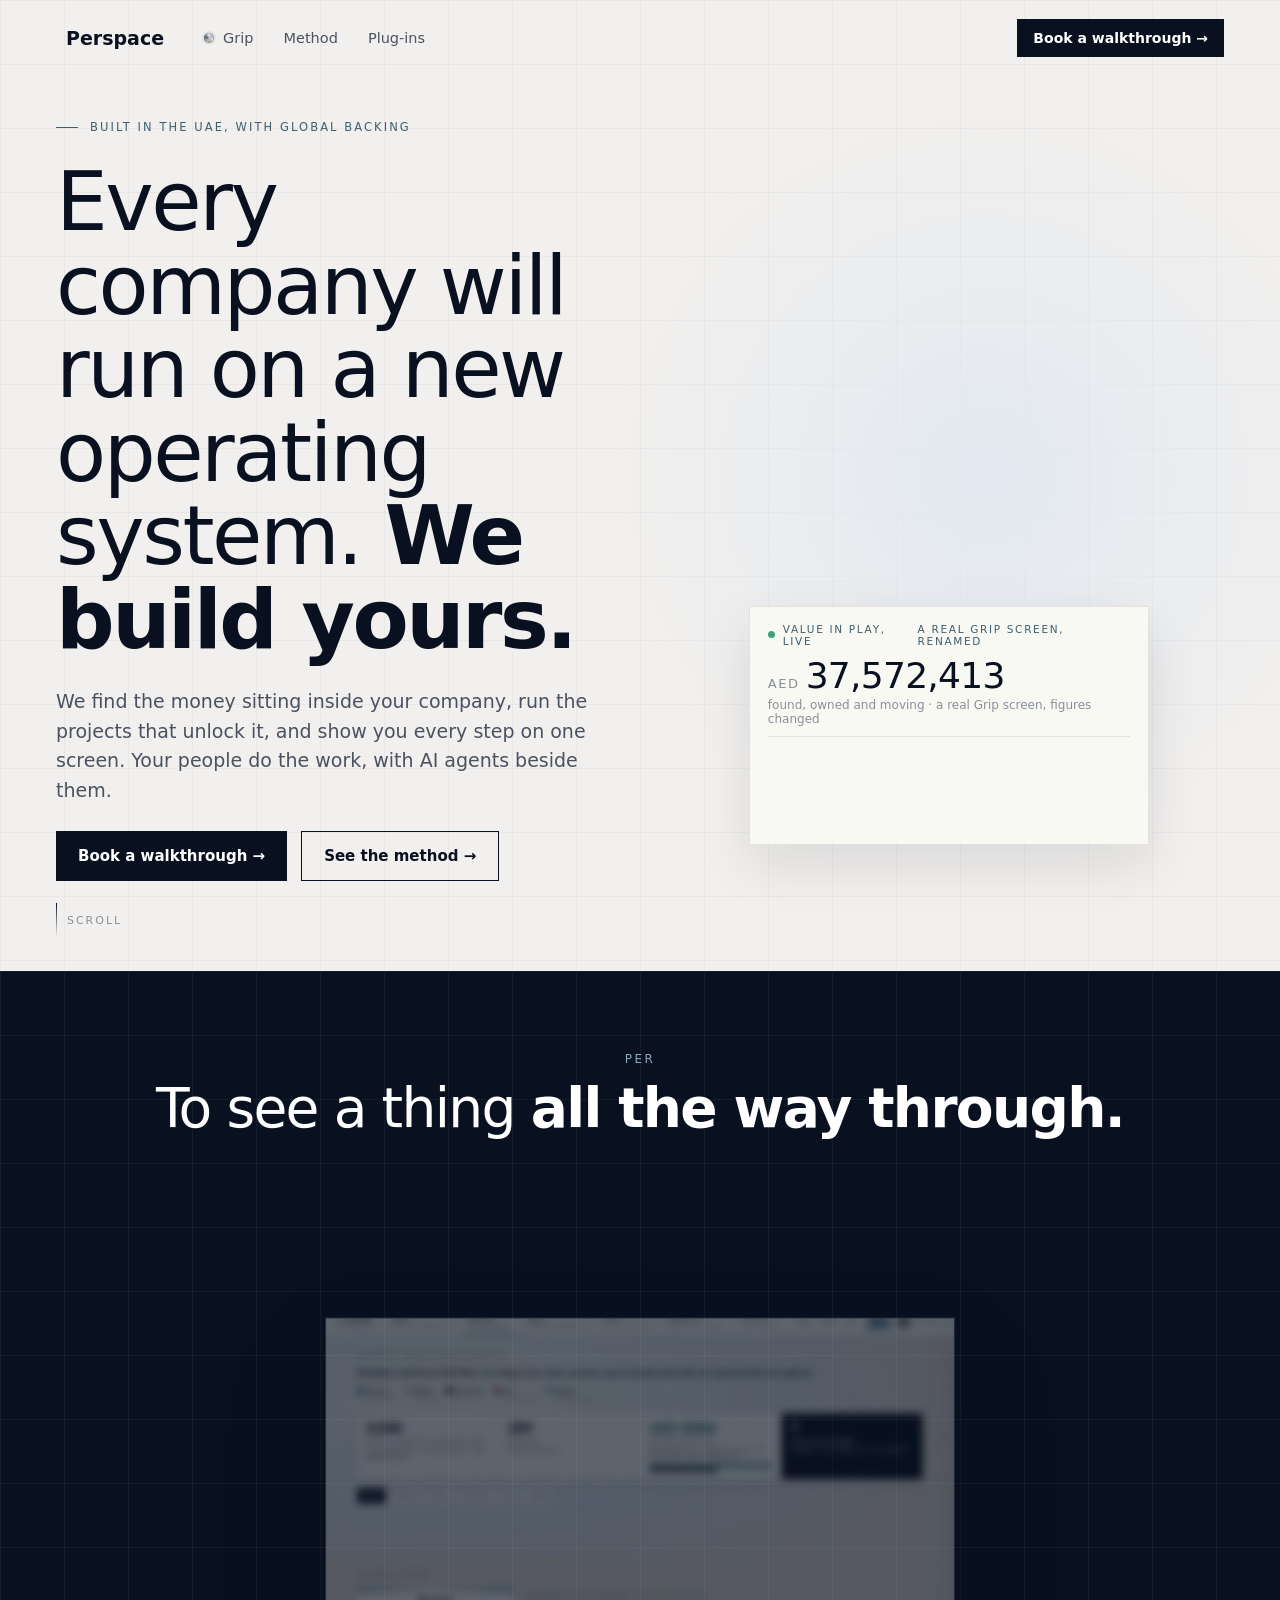
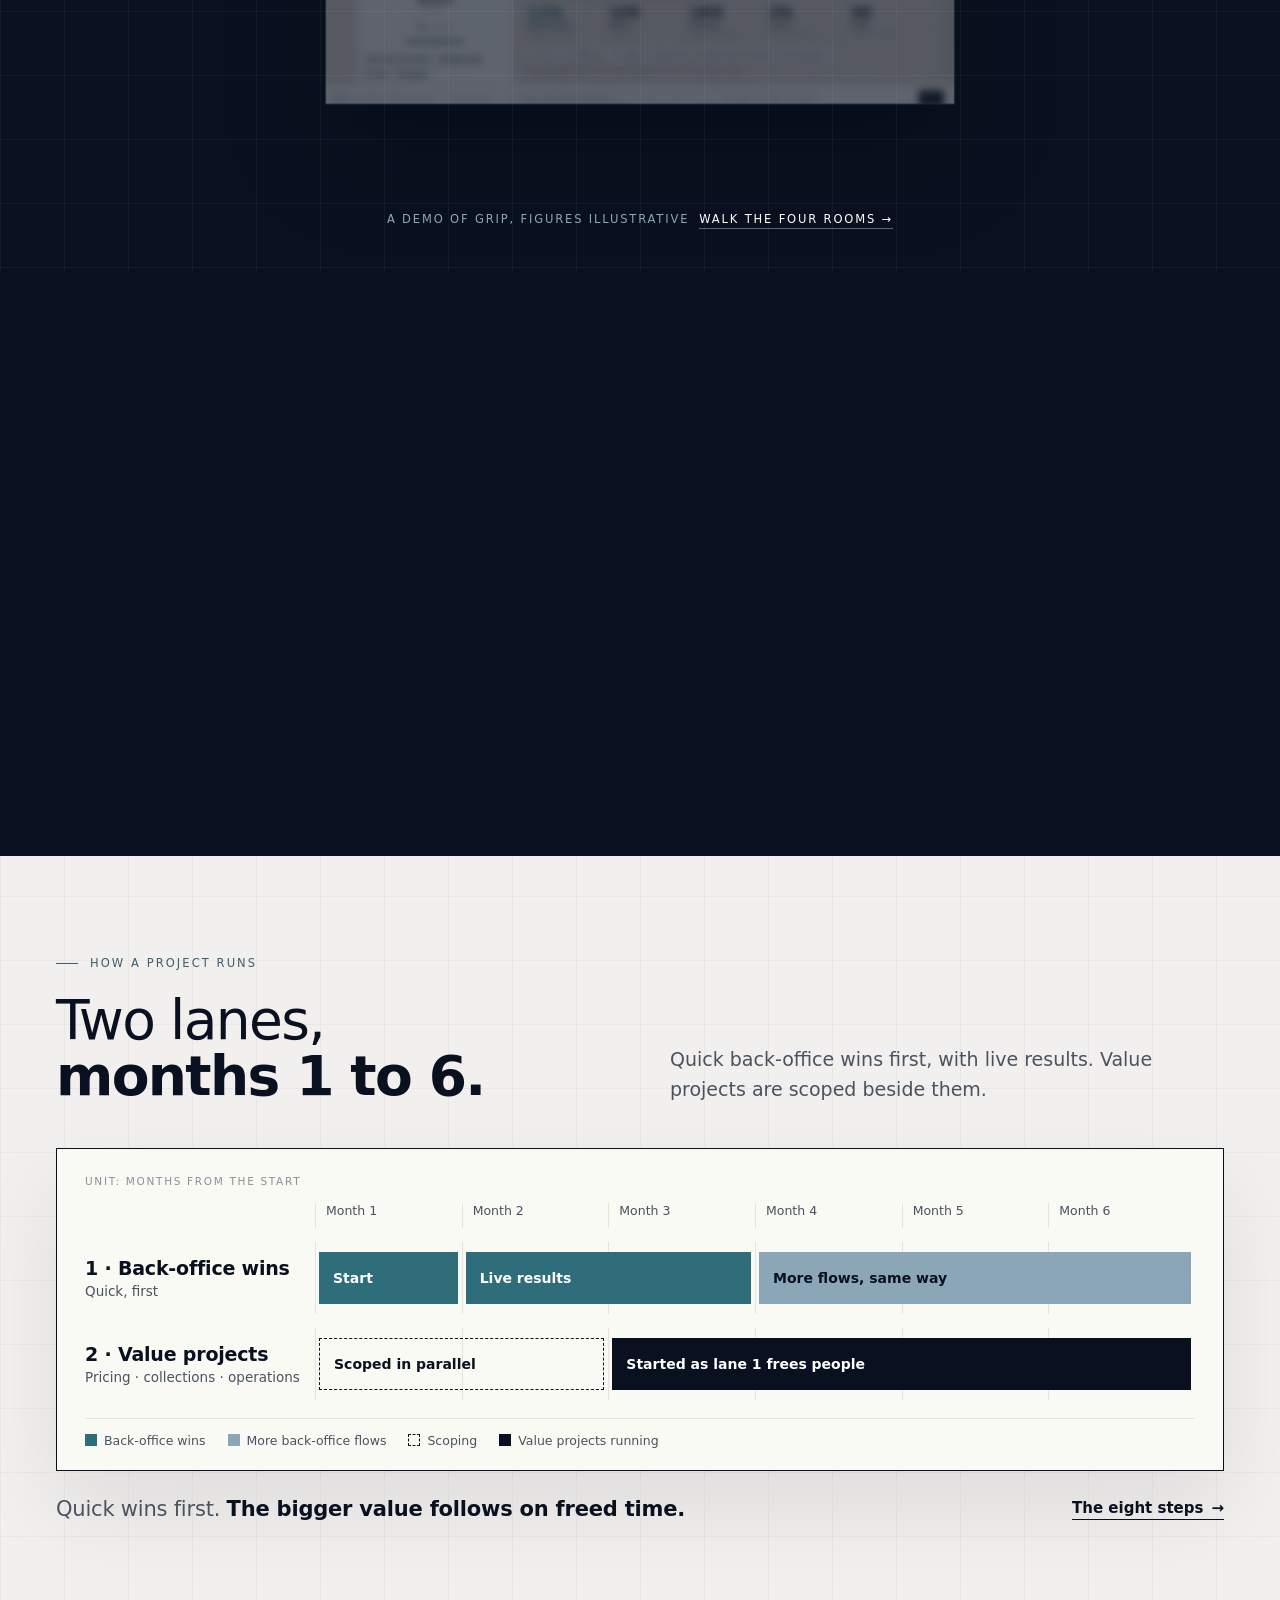
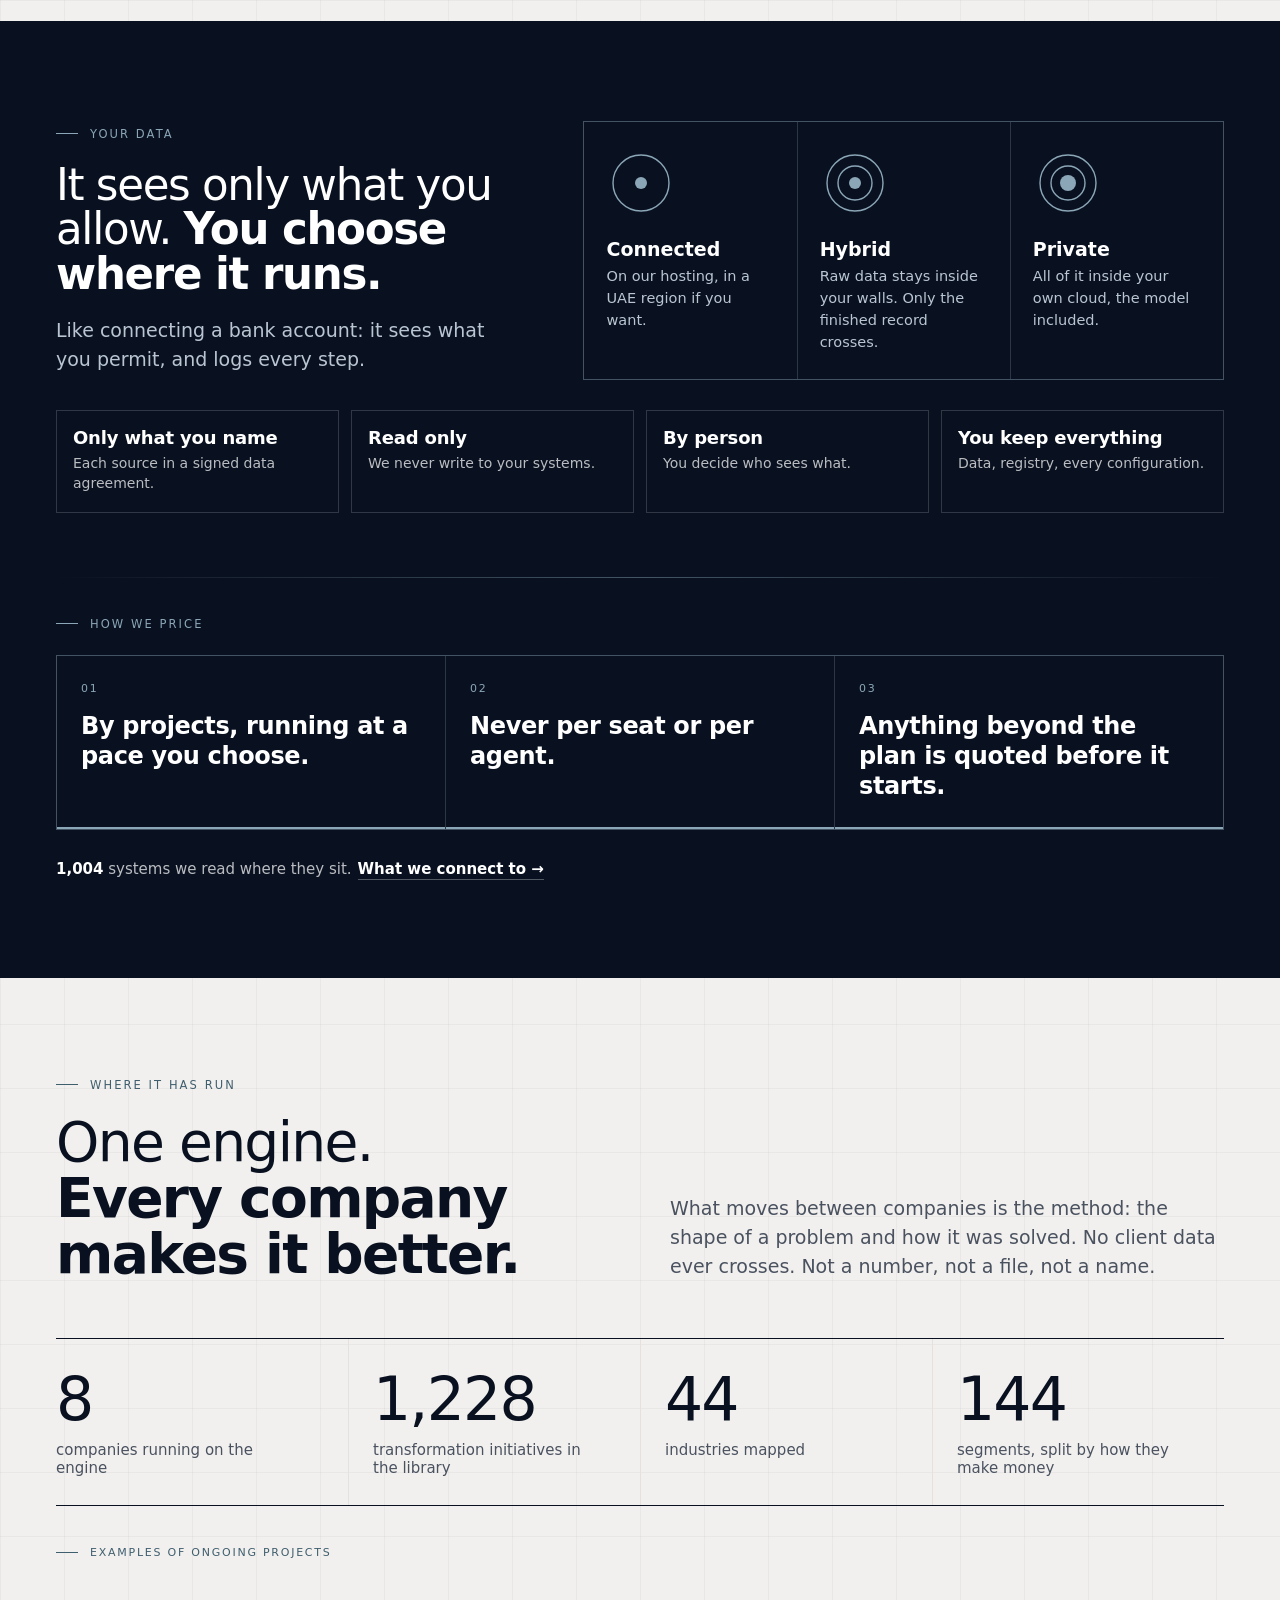
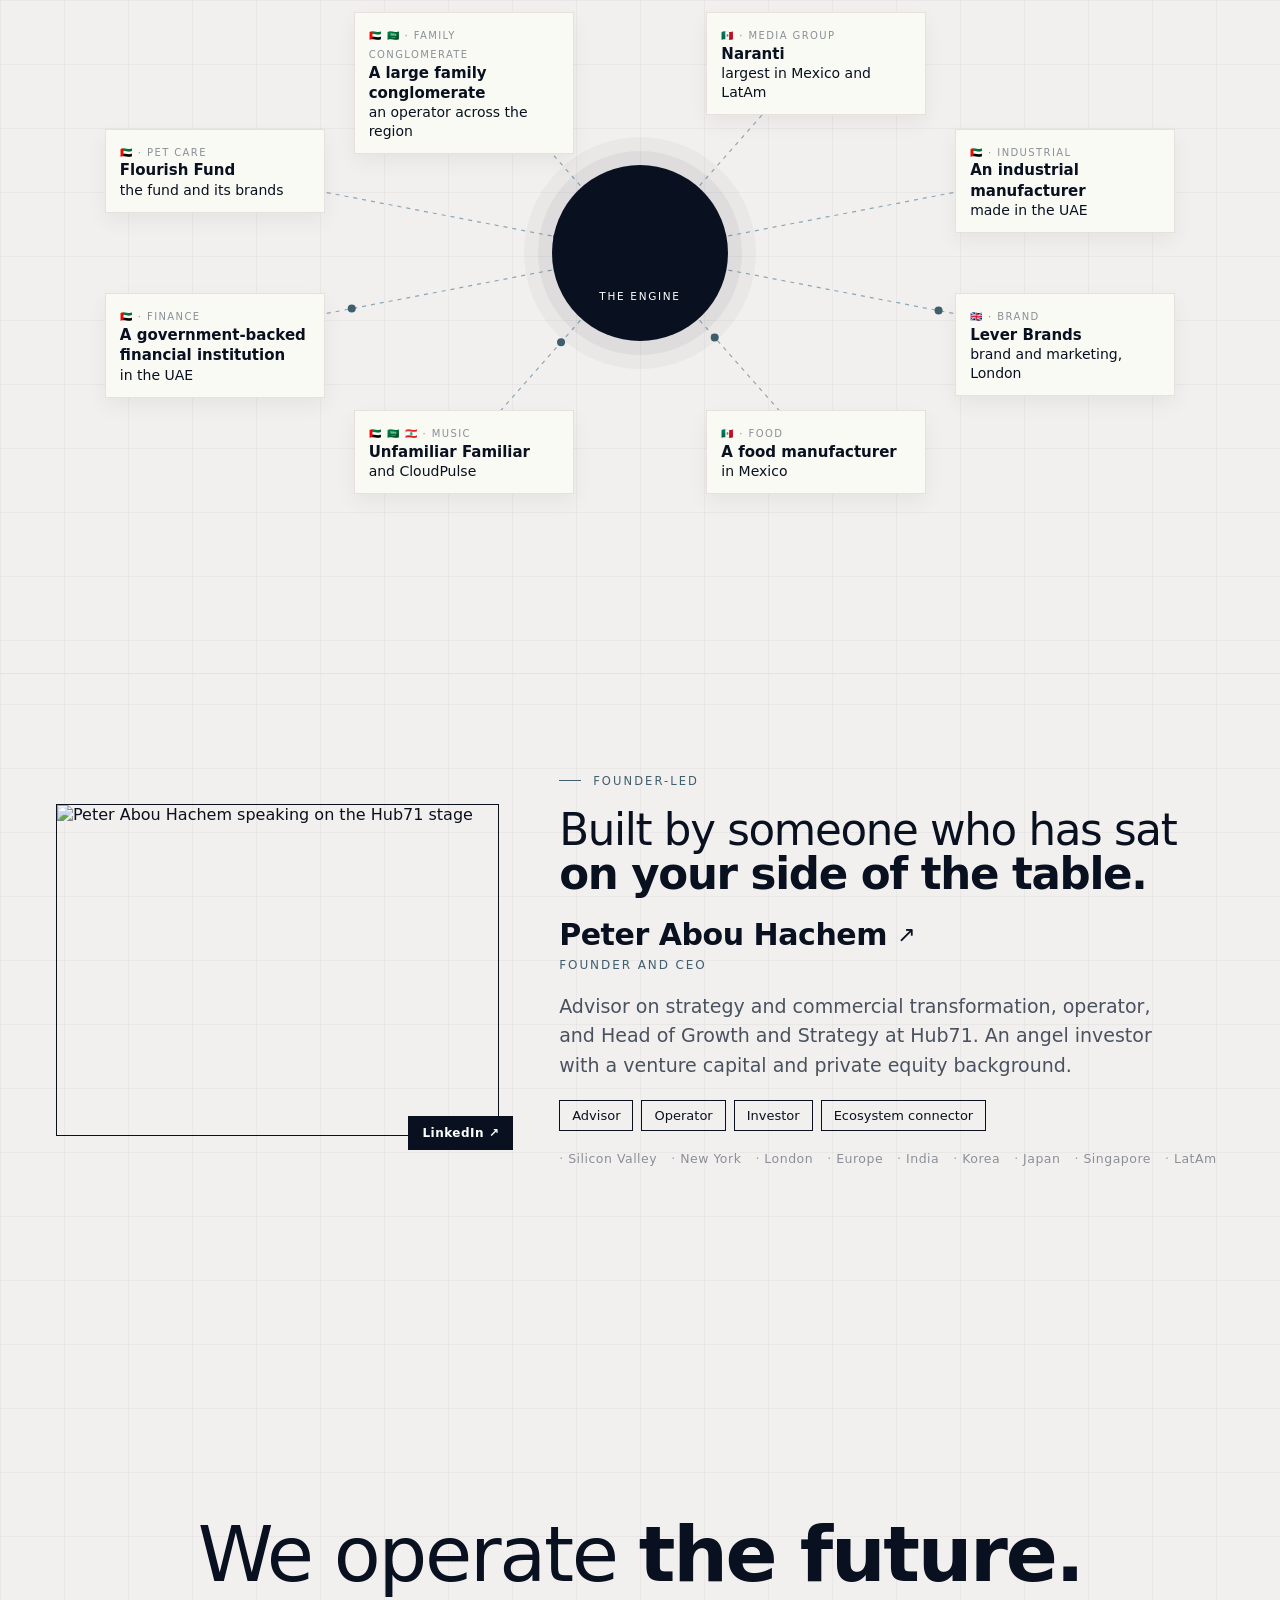
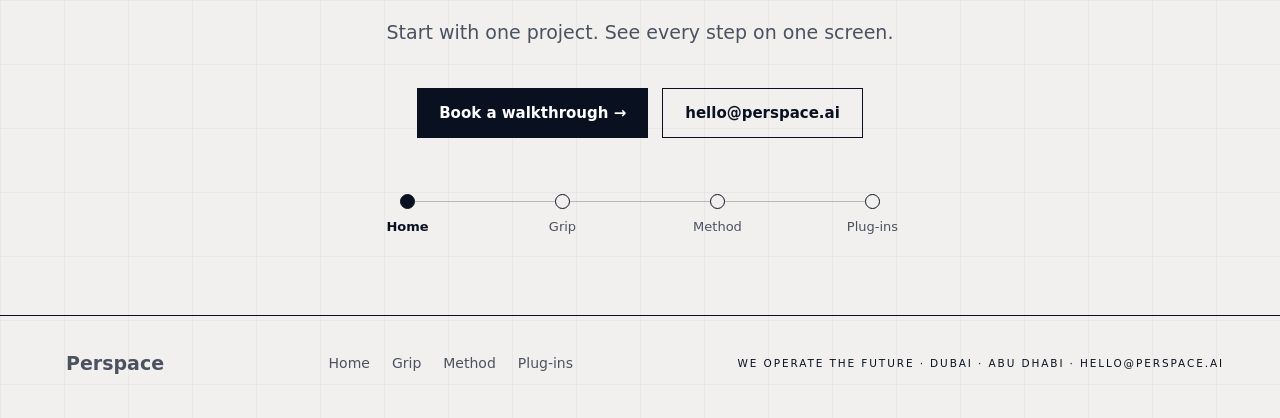
==== commit 4209c95e: "Rename the product: Cockpit becomes Grip by Perspace (Peter, 8 Oct 2026); grip.html forwards to the " ====
--- a/index.html
+++ b/index.html
@@ -378,7 +378,7 @@
 
 <nav id="nav"><div class="wrap">
   <a class="brand" href="index.html"><img src="img/perspace-mark-ink.png" alt="">Perspace</a>
-  <div class="links"><a class="nck" href="cockpit.html">Cockpit</a><a href="method.html">Method</a><a href="plugins.html">Plug-ins</a></div>
+  <div class="links"><a class="nck" href="cockpit.html">Grip</a><a href="method.html">Method</a><a href="plugins.html">Plug-ins</a></div>
   <a class="btn dark" href="mailto:hello@perspace.ai?subject=Walkthrough">Book a walkthrough →</a>
   <button class="mnu" aria-label="Menu" aria-expanded="false"><i></i><i></i></button>
 </div></nav>
@@ -394,9 +394,9 @@
   <div class="mark">
     <div class="markbox"><img class="b l" src="img/mark-left-c.png" alt=""><img class="b r" src="img/mark-right-c.png" alt="">
     <img class="s" src="img/star-crop.png" alt=""><div class="shine"></div></div>
-    <div class="live"><div class="top"><span class="dotlive"><i></i>Value in play, live</span><span>A real cockpit, renamed</span></div>
+    <div class="live"><div class="top"><span class="dotlive"><i></i>Value in play, live</span><span>A real Grip screen, renamed</span></div>
       <div class="big"><small>AED</small><span id="ctr">0</span></div>
-      <div class="sub">found, owned and moving · a real cockpit, figures changed</div>
+      <div class="sub">found, owned and moving · a real Grip screen, figures changed</div>
       <div class="feed" id="feed"></div></div>
   </div>
 </div><div class="scrollcue"><i></i>SCROLL</div></section>
@@ -410,9 +410,9 @@
   </div>
   <div class="frame">
     <img class="bk l" src="img/mark-left-c.png" alt=""><img class="bk r" src="img/mark-right-c.png" alt="">
-    <div class="screen"><video poster="img/chairman-poster-panel.jpg" muted loop playsinline autoplay aria-label="The chairman view of a demo cockpit, moving through its rooms"><source src="img/chairman-loop-panel.webm" type="video/webm"><source src="img/chairman-loop-panel.mp4" type="video/mp4"></video></div>
-  </div>
-  <div class="note">A demo cockpit, figures illustrative<a href="cockpit.html">Walk the four rooms &rarr;</a></div>
+    <div class="screen"><video poster="img/chairman-poster-panel.jpg" muted loop playsinline autoplay aria-label="The chairman view of a Grip demo, moving through its rooms"><source src="img/chairman-loop-panel.webm" type="video/webm"><source src="img/chairman-loop-panel.mp4" type="video/mp4"></video></div>
+  </div>
+  <div class="note">A demo of Grip, figures illustrative<a href="cockpit.html">Walk the four rooms &rarr;</a></div>
 </div></section>
 
 <!-- 3 · HOW A PROJECT RUNS (the plan, Peter 6 Oct 2026) -->
@@ -497,12 +497,12 @@
   <h2 class="rv d1">We operate <b>the future.</b></h2>
   <p class="lede rv d2">Start with one project. See every step on one screen.</p>
   <div class="btns rv d3"><a class="btn dark" href="mailto:hello@perspace.ai?subject=Walkthrough">Book a walkthrough →</a><a class="btn line" href="mailto:hello@perspace.ai">hello@perspace.ai</a></div>
-  <nav class="trail rv" aria-label="The site"><a class="on" href="index.html"><i></i>Home</a><a href="cockpit.html"><i></i>Cockpit</a><a href="method.html"><i></i>Method</a><a href="plugins.html"><i></i>Plug-ins</a></nav>
+  <nav class="trail rv" aria-label="The site"><a class="on" href="index.html"><i></i>Home</a><a href="cockpit.html"><i></i>Grip</a><a href="method.html"><i></i>Method</a><a href="plugins.html"><i></i>Plug-ins</a></nav>
 </div></section>
 
 <footer><div class="wrap">
   <a class="brand" href="index.html"><img src="img/perspace-mark-ink.png" alt="">Perspace</a>
-  <div class="ft"><a href="index.html">Home</a><a href="cockpit.html">Cockpit</a><a href="method.html">Method</a><a href="plugins.html">Plug-ins</a></div>
+  <div class="ft"><a href="index.html">Home</a><a href="cockpit.html">Grip</a><a href="method.html">Method</a><a href="plugins.html">Plug-ins</a></div>
   <div class="tl">We operate the future · Dubai · Abu Dhabi · hello@perspace.ai</div>
 </div></footer>
 
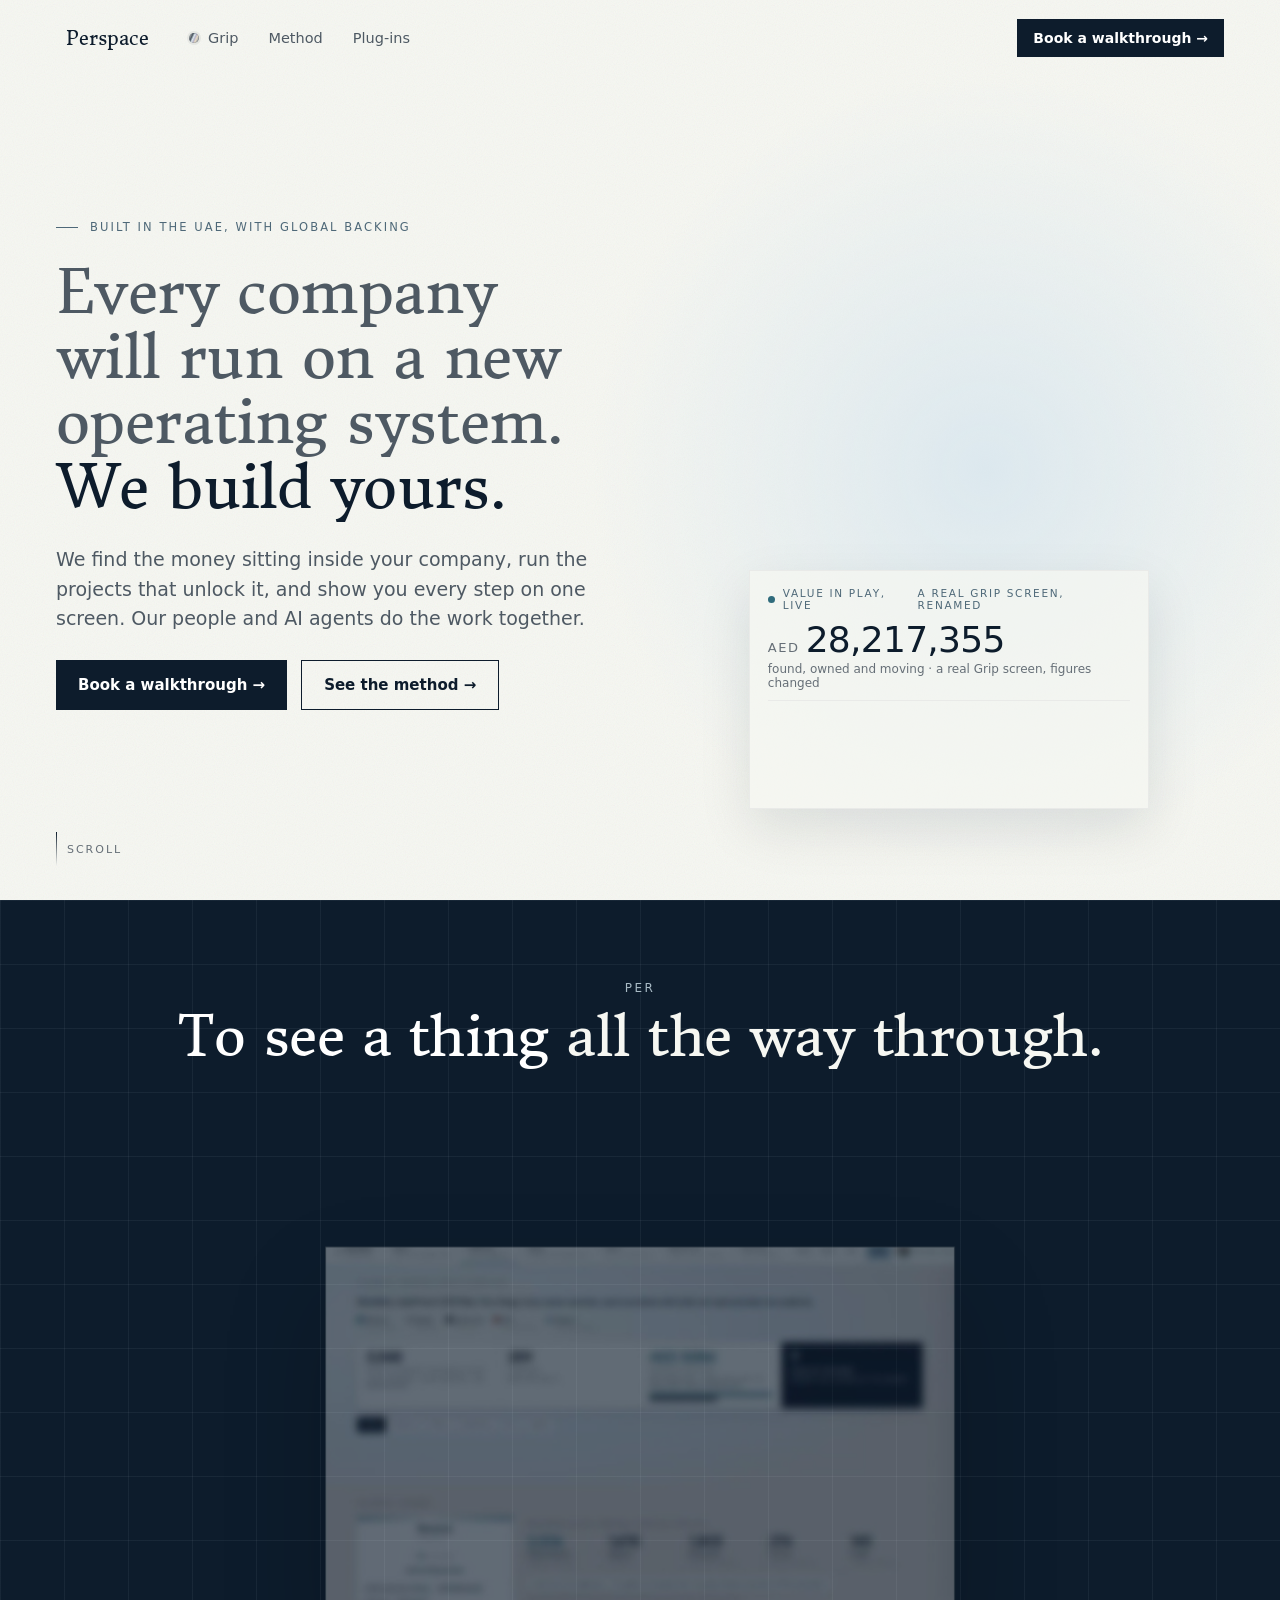
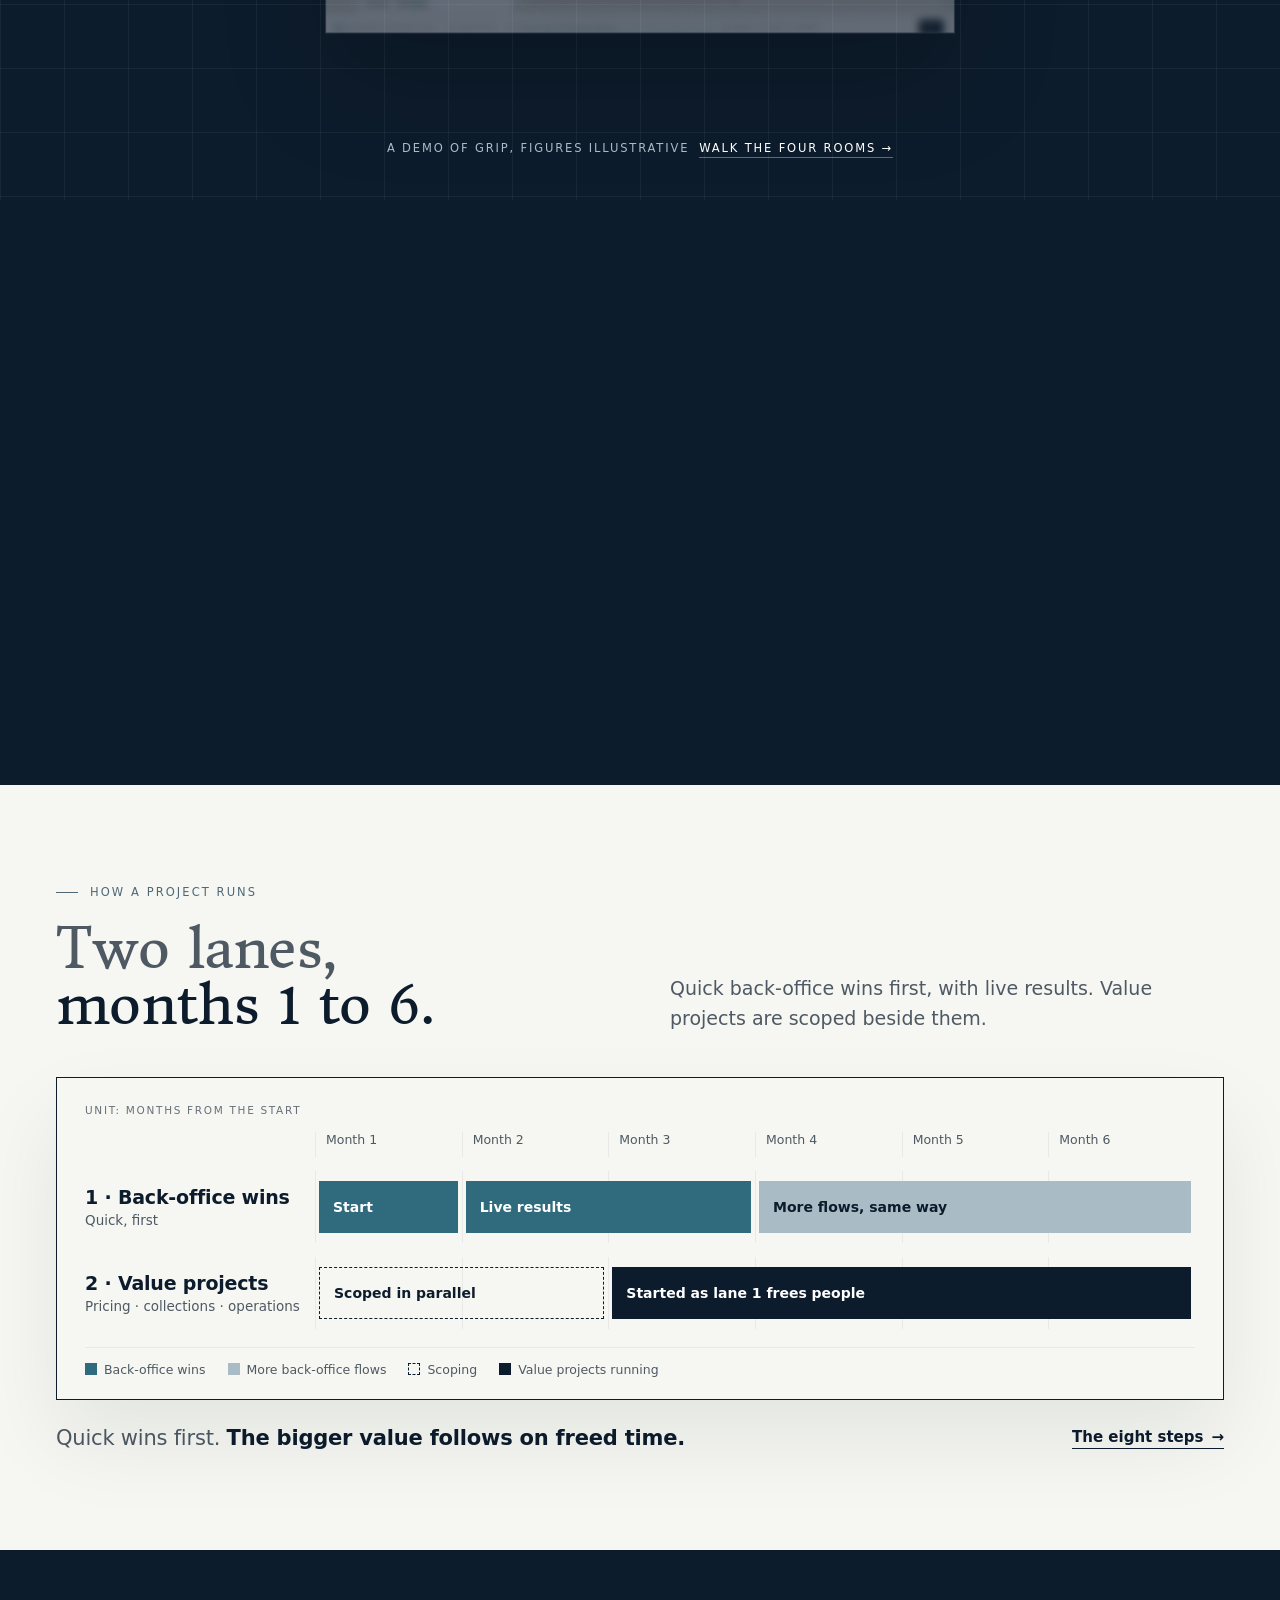
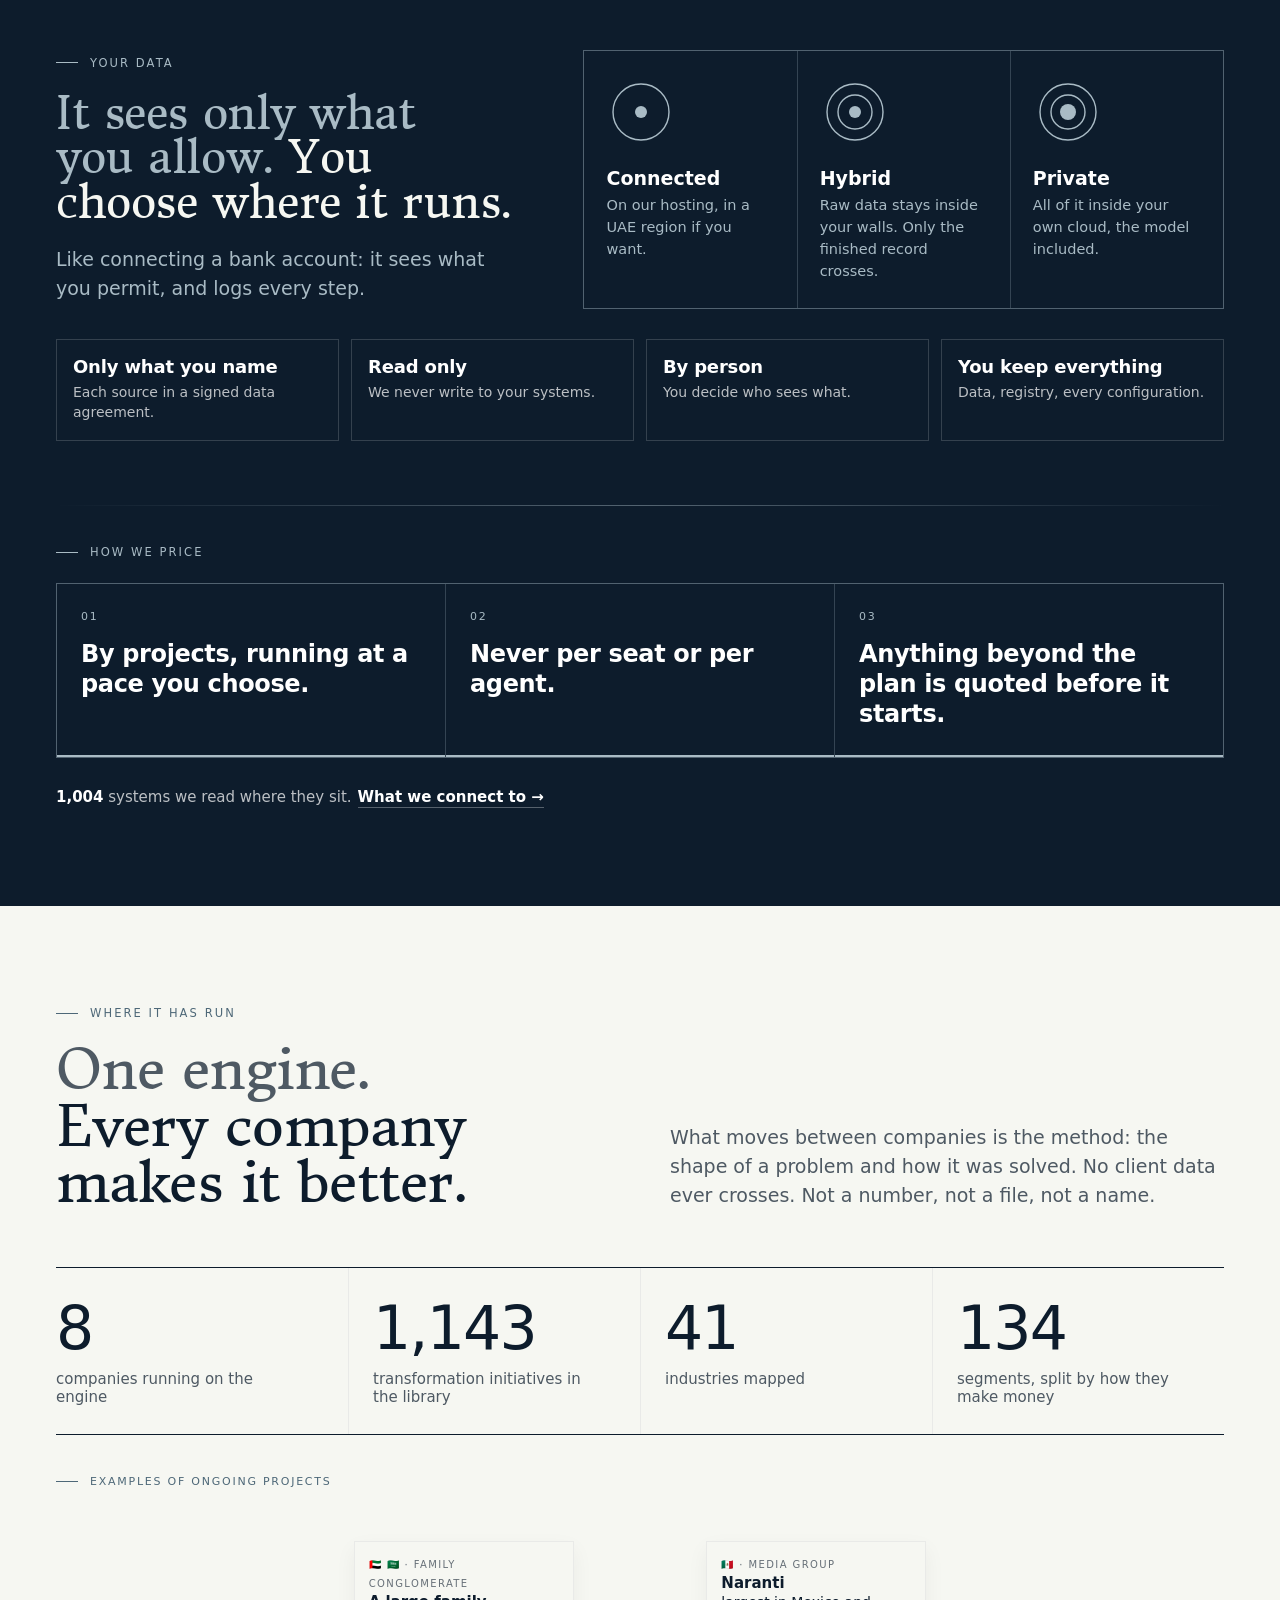
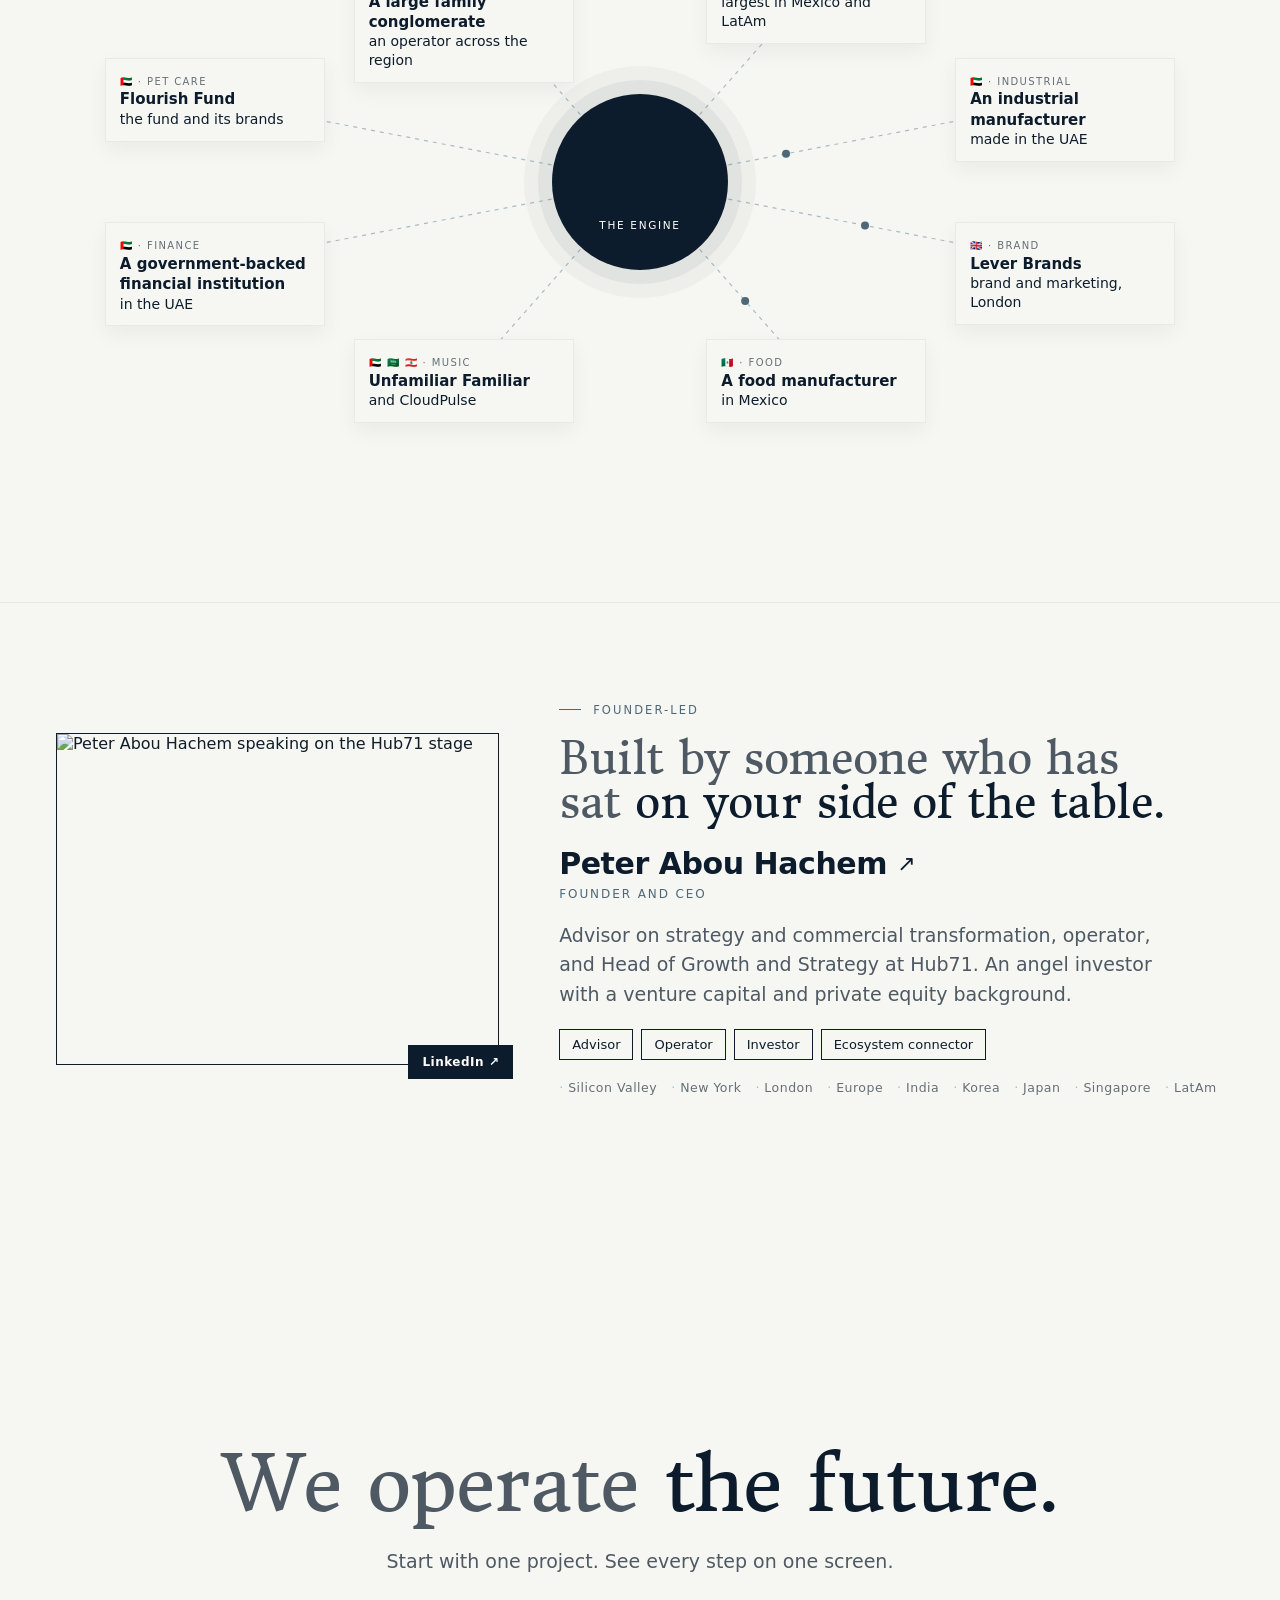
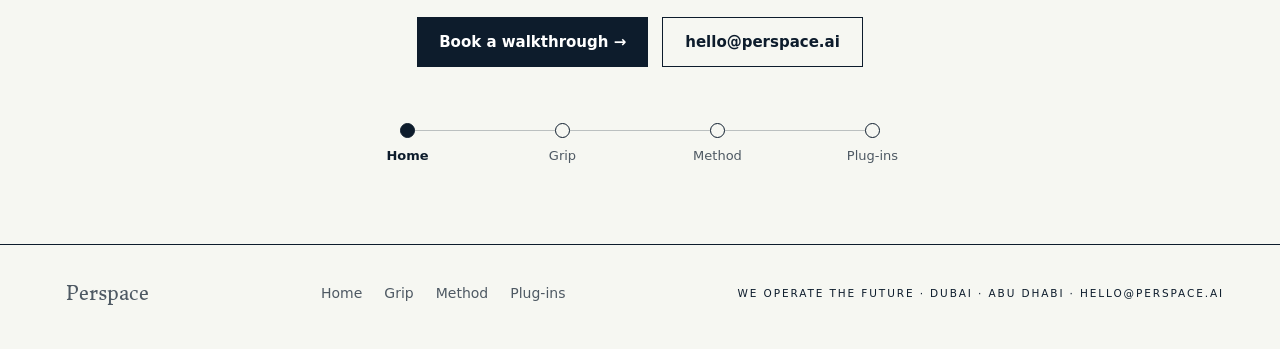
==== commit 0de35afb: "Brand: perspace.ai reads the Perspace brand from hq/brand (Peter's go, 9 Oct 2026) - tools/sync-bran" ====
--- a/index.html
+++ b/index.html
@@ -20,7 +20,7 @@
 *{box-sizing:border-box;margin:0;padding:0}
 html{scroll-behavior:smooth}
 body{background:var(--ground);color:var(--ink);font-family:var(--f);-webkit-font-smoothing:antialiased;overflow-x:hidden;
-  background-image:linear-gradient(to right,rgba(9,17,32,.04) 1px,transparent 1px),linear-gradient(to bottom,rgba(9,17,32,.04) 1px,transparent 1px);background-size:64px 64px}
+  background-image:linear-gradient(to right,color-mix(in srgb,var(--ink) 4%,transparent) 1px,transparent 1px),linear-gradient(to bottom,color-mix(in srgb,var(--ink) 4%,transparent) 1px,transparent 1px);background-size:64px 64px}
 a{color:inherit;text-decoration:none}
 .wrap{max-width:1280px;margin:0 auto;padding:0 56px}
 .tag{font-weight:500;font-size:11.5px;letter-spacing:.18em;text-transform:uppercase;color:var(--accent-ink);display:flex;align-items:center;gap:12px}
@@ -44,7 +44,7 @@
 
 /* nav */
 nav{position:fixed;top:0;left:0;right:0;z-index:50;transition:background .4s,border-color .4s;border-bottom:1px solid transparent}
-nav.sc{background:rgba(242,240,238,.86);backdrop-filter:blur(10px);border-color:var(--line)}
+nav.sc{background:color-mix(in srgb,var(--ground) 86%,transparent);backdrop-filter:blur(10px);border-color:var(--line)}
 nav .wrap{display:flex;align-items:center;height:76px;gap:40px}
 .brand{display:flex;align-items:center;gap:10px;font-weight:700;font-size:19px}
 .brand img{height:22px}
@@ -57,10 +57,10 @@
 .hero .grid{position:relative;z-index:1;display:grid;grid-template-columns:1.05fr 1fr;gap:40px;align-items:center}
 .hero .copy>*+*{margin-top:26px}
 .glow{position:absolute;z-index:0;right:-8%;top:8%;width:62vw;height:62vw;max-width:900px;max-height:900px;border-radius:50%;
-  background:radial-gradient(circle,rgba(225,232,240,.95) 0%,rgba(225,232,240,.4) 38%,rgba(242,240,238,0) 70%);pointer-events:none}
+  background:radial-gradient(circle,color-mix(in srgb,var(--ps-ice-blue) 95%,transparent) 0%,color-mix(in srgb,var(--ps-ice-blue) 40%,transparent) 38%,color-mix(in srgb,var(--ground) 0%,transparent) 70%);pointer-events:none}
 .mark{position:relative;height:640px}
 .markbox{position:absolute;left:0;right:0;top:0;height:470px}
-.mark .b{position:absolute;top:50%;height:400px;filter:drop-shadow(0 34px 44px rgba(9,17,32,.2))}
+.mark .b{position:absolute;top:50%;height:400px;filter:drop-shadow(0 34px 44px color-mix(in srgb,var(--ink) 20%,transparent))}
 .mark .l{left:18%;transform:translate(-160%,-50%);opacity:0;animation:inL 1.6s .2s var(--ease) forwards, floatA 7s 1.8s ease-in-out infinite}
 .mark .r{right:18%;transform:translate(160%,-50%);opacity:0;animation:inR 1.6s .2s var(--ease) forwards, floatB 7s 1.8s ease-in-out infinite}
 .mark .s{position:absolute;left:50%;top:50%;height:96px;transform:translate(-50%,-50%) scale(.2) rotate(-90deg);opacity:0;animation:inS 1.3s 1.1s var(--ease) forwards, spin 14s 2.4s linear infinite}
@@ -77,11 +77,11 @@
 @keyframes cue{0%{transform:scaleY(0);transform-origin:top}50%{transform:scaleY(1);transform-origin:top}51%{transform-origin:bottom}100%{transform:scaleY(0);transform-origin:bottom}}
 
 /* live meter */
-.live{position:absolute;left:50%;bottom:-24px;transform:translateX(-50%);width:400px;background:rgba(249,250,244,.92);backdrop-filter:blur(6px);border:1px solid var(--line);box-shadow:0 20px 50px rgba(9,17,32,.10);padding:16px 18px 10px;opacity:0;animation:up 1s 1.9s var(--ease) forwards}
+.live{position:absolute;left:50%;bottom:-24px;transform:translateX(-50%);width:400px;background:color-mix(in srgb,var(--card) 92%,transparent);backdrop-filter:blur(6px);border:1px solid var(--line);box-shadow:0 20px 50px color-mix(in srgb,var(--ink) 10%,transparent);padding:16px 18px 10px;opacity:0;animation:up 1s 1.9s var(--ease) forwards}
 @keyframes up{from{opacity:0;transform:translate(-50%,16px)}to{opacity:1;transform:translate(-50%,0)}}
 .live .top{display:flex;justify-content:space-between;font-size:10.5px;letter-spacing:.16em;text-transform:uppercase;color:var(--accent-ink);font-weight:500}
-.dotlive{display:inline-flex;align-items:center;gap:8px}.dotlive i{width:7px;height:7px;border-radius:50%;background:#3aa37a;animation:pl 1.6s infinite}
-@keyframes pl{0%{box-shadow:0 0 0 0 rgba(58,163,122,.45)}100%{box-shadow:0 0 0 9px rgba(58,163,122,0)}}
+.dotlive{display:inline-flex;align-items:center;gap:8px}.dotlive i{width:7px;height:7px;border-radius:50%;background:var(--ps-state-live);animation:pl 1.6s infinite}
+@keyframes pl{0%{box-shadow:0 0 0 0 color-mix(in srgb,var(--ps-state-live) 45%,transparent)}100%{box-shadow:0 0 0 9px color-mix(in srgb,var(--ps-state-live) 0%,transparent)}}
 .live .big{font-size:36px;font-weight:300;letter-spacing:-.02em;margin:8px 0 2px;font-variant-numeric:tabular-nums}
 .live .big small{font-size:13px;font-weight:500;color:var(--faint);letter-spacing:.12em;margin-right:6px}
 .live .sub{font-size:12px;color:var(--faint)}
@@ -95,14 +95,14 @@
 /* THE SPACE (scroll-driven) */
 .space{height:260vh;background:var(--ink);color:#fff}
 .space .stick{position:sticky;top:0;height:100vh;height:100svh;overflow:hidden;display:flex;align-items:center;justify-content:center}
-.space .grid2{position:absolute;inset:0;background-image:linear-gradient(rgba(139,166,183,.08) 1px,transparent 1px),linear-gradient(90deg,rgba(139,166,183,.08) 1px,transparent 1px);background-size:64px 64px}
+.space .grid2{position:absolute;inset:0;background-image:linear-gradient(color-mix(in srgb,var(--accent) 8%,transparent) 1px,transparent 1px),linear-gradient(90deg,color-mix(in srgb,var(--accent) 8%,transparent) 1px,transparent 1px);background-size:64px 64px}
 .space .words{position:absolute;top:9vh;left:0;right:0;text-align:center;z-index:3}
 .space .words h2{color:#fff}
 .space .words .w{position:absolute;left:0;right:0;opacity:0;transform:translateY(16px);transition:opacity .7s var(--ease),transform .7s var(--ease)}
 .space .words .w.on{opacity:1;transform:none}
 .space .words .w small{display:block;font-size:12px;letter-spacing:.2em;text-transform:uppercase;color:var(--accent);margin-bottom:14px;font-weight:500}
 .space .frame{position:relative;width:min(900px,60vw);aspect-ratio:1400/860;margin-top:20vh;z-index:2}
-.space .screen{position:absolute;inset:0;border:1px solid rgba(139,166,183,.5);background:#000;box-shadow:0 60px 120px rgba(0,0,0,.55);overflow:hidden;transform-origin:center;will-change:transform,opacity;backface-visibility:hidden}
+.space .screen{position:absolute;inset:0;border:1px solid color-mix(in srgb,var(--accent) 50%,transparent);background:#000;box-shadow:0 60px 120px rgba(0,0,0,.55);overflow:hidden;transform-origin:center;will-change:transform,opacity;backface-visibility:hidden}
 .space .screen video{width:100%;height:100%;object-fit:cover;object-position:top;display:block}
 .space .bk{position:absolute;top:50%;height:112%;z-index:3;will-change:transform;backface-visibility:hidden}
 .space .bk.l{right:calc(100% + 18px);transform:translate(-60vw,-50%)}.space .bk.r{left:calc(100% + 18px);transform:translate(60vw,-50%)}
@@ -149,7 +149,7 @@
 .tab.on .bar{animation:prog var(--dur,9s) linear forwards}
 @keyframes prog{to{width:100%}}
 .viewer{position:relative}
-.device{border:1px solid var(--ink);background:#fff;box-shadow:0 50px 100px rgba(9,17,32,.18);overflow:hidden;aspect-ratio:1280/720;position:relative}
+.device{border:1px solid var(--ink);background:#fff;box-shadow:0 50px 100px color-mix(in srgb,var(--ink) 18%,transparent);overflow:hidden;aspect-ratio:1280/720;position:relative}
 .device video{position:absolute;inset:0;width:100%;height:100%;object-fit:cover;opacity:0;transition:opacity .8s}
 .device video.on{opacity:1}
 .stats{display:grid;grid-template-columns:repeat(3,1fr);margin-top:22px;border-top:1px solid var(--ink)}
@@ -171,23 +171,23 @@
 .st .k{font-size:11px;letter-spacing:.16em;color:var(--accent-ink);margin:22px 0 8px;font-weight:500}
 .st h4{font-size:21px;font-weight:700;letter-spacing:-.01em}
 .st p{font-size:15px;line-height:1.5;color:var(--soft);margin-top:8px}
-.bp{position:relative;background:#0e1b2e;border:1px solid var(--ink);padding:22px;margin-top:70px;background-image:linear-gradient(rgba(139,166,183,.13) 1px,transparent 1px),linear-gradient(90deg,rgba(139,166,183,.13) 1px,transparent 1px);background-size:24px 24px}
+.bp{position:relative;background:var(--ps-midnight-navy);border:1px solid var(--ink);padding:22px;margin-top:70px;background-image:linear-gradient(color-mix(in srgb,var(--accent) 13%,transparent) 1px,transparent 1px),linear-gradient(90deg,color-mix(in srgb,var(--accent) 13%,transparent) 1px,transparent 1px);background-size:24px 24px}
 .bp svg{display:block;width:100%;height:auto}
-.bp .lbl{position:absolute;left:22px;top:18px;font-size:10.5px;letter-spacing:.16em;color:#8BA6B7;font-weight:500}
-.bp .lbr{position:absolute;right:22px;top:18px;font-size:10.5px;letter-spacing:.16em;color:#8BA6B7;font-weight:500}
-.room rect{fill:rgba(139,166,183,0);stroke:#8BA6B7;stroke-width:1.4;stroke-dasharray:1200;stroke-dashoffset:1200}
-.room text{fill:#cfdbe4;font-family:var(--f);font-size:13px;letter-spacing:.14em;opacity:0}
-.room.ghost rect{stroke-dasharray:5 7;stroke-dashoffset:0;opacity:0;stroke:#5d7686}.room.ghost text{fill:#6f8796}
+.bp .lbl{position:absolute;left:22px;top:18px;font-size:10.5px;letter-spacing:.16em;color:var(--accent);font-weight:500}
+.bp .lbr{position:absolute;right:22px;top:18px;font-size:10.5px;letter-spacing:.16em;color:var(--accent);font-weight:500}
+.room rect{fill:color-mix(in srgb,var(--accent) 0%,transparent);stroke:var(--accent);stroke-width:1.4;stroke-dasharray:1200;stroke-dashoffset:1200}
+.room text{fill:var(--ps-ice-blue);font-family:var(--f);font-size:13px;letter-spacing:.14em;opacity:0}
+.room.ghost rect{stroke-dasharray:5 7;stroke-dashoffset:0;opacity:0;stroke:var(--ps-data-support)}.room.ghost text{fill:var(--ps-data-support)}
 .bp.in .room.fill rect{animation:draw 1.2s var(--d,0s) ease forwards,fillin .8s calc(var(--d,0s) + .8s) ease forwards}
 .bp.in .room text{animation:fade .6s calc(var(--d,0s) + .5s) ease forwards}
 .bp.in .room.ghost rect{animation:fade 1s var(--d,0s) ease forwards}
-@keyframes draw{to{stroke-dashoffset:0}}@keyframes fade{to{opacity:1}}@keyframes fillin{to{fill:rgba(139,166,183,.16)}}
+@keyframes draw{to{stroke-dashoffset:0}}@keyframes fade{to{opacity:1}}@keyframes fillin{to{fill:color-mix(in srgb,var(--accent) 16%,transparent)}}
 .pin circle,.pin text{opacity:0}
 .bp.in .pin circle,.bp.in .pin text{animation:fade .5s var(--d,3.5s) ease forwards}
 .bp.in .pin .ring{animation:fade .5s var(--d,3.5s) ease forwards,ping 2s calc(var(--d,3.5s) + .5s) ease-out infinite}
-.pin circle{fill:#F9FAF4}.pin .ring{fill:none;stroke:#F9FAF4;stroke-width:1.2;transform-origin:center;transform-box:fill-box}
+.pin circle{fill:var(--card)}.pin .ring{fill:none;stroke:var(--card);stroke-width:1.2;transform-origin:center;transform-box:fill-box}
 @keyframes ping{0%{transform:scale(1);opacity:.9}100%{transform:scale(3.2);opacity:0}}
-.pin text{fill:#F9FAF4;font-family:var(--f);font-size:12.5px;font-weight:500}
+.pin text{fill:var(--card);font-family:var(--f);font-size:12.5px;font-weight:500}
 
 /* PROOF */
 .nums{display:grid;grid-template-columns:repeat(4,1fr);border-top:1px solid var(--ink);border-bottom:1px solid var(--ink);margin-top:56px}
@@ -196,11 +196,11 @@
 .num span{display:block;margin-top:12px;font-size:15px;color:var(--soft);max-width:15em}
 .num .pq{display:block;margin-top:10px;padding-top:10px;border-top:1px dashed var(--line);font-size:13px;line-height:1.45;color:var(--faint);max-width:17em}
 .engine{position:relative;height:560px;margin-top:14px}
-.engtag{margin-top:40px;font-size:11px;letter-spacing:.16em;text-transform:uppercase;color:var(--accent-ink,#3F5E6E);font-weight:500;display:flex;align-items:center;gap:12px}.engtag:before{content:"";width:22px;height:1px;background:currentColor}
+.engtag{margin-top:40px;font-size:11px;letter-spacing:.16em;text-transform:uppercase;color:var(--accent-ink,var(--accent-ink));font-weight:500;display:flex;align-items:center;gap:12px}.engtag:before{content:"";width:22px;height:1px;background:currentColor}
 .engine svg{position:absolute;inset:0;width:100%;height:100%}
-.co{position:absolute;background:var(--card);border:1px solid var(--line);padding:12px 14px;width:220px;font-size:14px;line-height:1.35;box-shadow:0 8px 20px rgba(9,17,32,.05)}
+.co{position:absolute;background:var(--card);border:1px solid var(--line);padding:12px 14px;width:220px;font-size:14px;line-height:1.35;box-shadow:0 8px 20px color-mix(in srgb,var(--ink) 5%,transparent)}
 .co b{display:block;font-size:15px}.co i{font-style:normal;font-size:10px;letter-spacing:.14em;color:var(--faint);font-weight:500}
-.core{position:absolute;left:50%;top:50%;transform:translate(-50%,-50%);width:176px;height:176px;border-radius:50%;background:var(--ink);color:#fff;display:grid;place-items:center;text-align:center;box-shadow:0 0 0 14px rgba(9,17,32,.05),0 0 0 28px rgba(9,17,32,.03)}
+.core{position:absolute;left:50%;top:50%;transform:translate(-50%,-50%);width:176px;height:176px;border-radius:50%;background:var(--ink);color:#fff;display:grid;place-items:center;text-align:center;box-shadow:0 0 0 14px color-mix(in srgb,var(--ink) 5%,transparent),0 0 0 28px color-mix(in srgb,var(--ink) 3%,transparent)}
 .core img{height:52px;display:block;margin:0 auto;filter:brightness(1.4);animation:corespin 20s linear infinite;transform-origin:center}
 @keyframes corespin{to{transform:rotate(360deg)}}
 .core small{display:block;font-size:10.5px;letter-spacing:.16em;font-weight:500;position:absolute;left:0;right:0;bottom:22%}
@@ -224,12 +224,12 @@
 /* DATA */
 .data{background:var(--ink);color:#fff}
 .data .grid{display:grid;grid-template-columns:1fr 1.4fr;gap:70px;align-items:center}
-.data h2{color:#fff}.data .lede{color:#b9c6d2}
-.rings{display:grid;grid-template-columns:repeat(3,1fr);gap:1px;background:rgba(139,166,183,.25);border:1px solid rgba(139,166,183,.25)}
+.data h2{color:#fff}.data .lede{color:var(--ps-steel-blue)}
+.rings{display:grid;grid-template-columns:repeat(3,1fr);gap:1px;background:color-mix(in srgb,var(--accent) 25%,transparent);border:1px solid color-mix(in srgb,var(--accent) 25%,transparent)}
 .ring{background:var(--ink);padding:26px 22px}
 .ring h4{font-size:19px;font-weight:700;margin:16px 0 6px}
-.ring p{font-size:14.5px;line-height:1.5;color:#b9c6d2}
-.ring svg *{fill:none;stroke:#8BA6B7;stroke-width:1.4}.ring svg .c{fill:#8BA6B7;stroke:none}
+.ring p{font-size:14.5px;line-height:1.5;color:var(--ps-steel-blue)}
+.ring svg *{fill:none;stroke:var(--accent);stroke-width:1.4}.ring svg .c{fill:var(--accent);stroke:none}
 .ring svg .o{animation:breathe 3s ease-in-out infinite;transform-origin:center;transform-box:fill-box}
 @keyframes breathe{0%,100%{transform:scale(1)}50%{transform:scale(1.08)}}
 
@@ -275,7 +275,7 @@
   nav .wrap{gap:12px}
   .mnu{display:flex}
   nav.open{background:var(--ground);border-color:var(--line)}
-  nav.open .links{display:flex;position:absolute;top:100%;left:0;right:0;flex-direction:column;gap:0;background:var(--ground);padding:6px 22px 18px;border-bottom:1px solid var(--ink);box-shadow:0 30px 40px rgba(9,17,32,.08)}
+  nav.open .links{display:flex;position:absolute;top:100%;left:0;right:0;flex-direction:column;gap:0;background:var(--ground);padding:6px 22px 18px;border-bottom:1px solid var(--ink);box-shadow:0 30px 40px color-mix(in srgb,var(--ink) 8%,transparent)}
   nav.open .links a{padding:15px 0;font-size:18px;color:var(--ink);border-bottom:1px solid var(--line)}
   nav.open .links a:last-child{border-bottom:0}
   nav.open .links a.on{text-decoration:none;font-weight:700}
@@ -285,7 +285,7 @@
 /* Cockpit leads the nav: a small chromatic-metal dot (brandbook 1.0, silver at 1%, soft reflections, no gloss) */
 .links a.nck{display:inline-flex;align-items:center;gap:9px}
 .links a.nck::before{content:"";width:10px;height:10px;border-radius:50%;flex:none;
-  background:conic-gradient(from 210deg,#B8BDC2,#5E6266 22%,#DCE8EE 40%,#B9B3C9 58%,#E6DCC8 74%,#A6A9AA 88%,#B8BDC2);
+  background:var(--ps-metal);
   box-shadow:inset 0 0 0 .5px rgba(13,28,44,.35),0 0 0 2px rgba(166,169,170,.18);animation:ckturn 9s linear infinite}
 @keyframes ckturn{to{transform:rotate(360deg)}}
 @media (prefers-reduced-motion:reduce){.links a.nck::before{animation:none}}
@@ -299,7 +299,7 @@
 .hd2{display:grid;grid-template-columns:1fr 1fr;gap:60px;align-items:end;margin-bottom:44px}
 .hd2 h2{margin-top:22px}
 /* the plan, two lanes */
-.plan{background:var(--card);border:1px solid var(--ink);padding:26px 28px 22px;box-shadow:0 40px 80px rgba(9,17,32,.08)}
+.plan{background:var(--card);border:1px solid var(--ink);padding:26px 28px 22px;box-shadow:0 40px 80px color-mix(in srgb,var(--ink) 8%,transparent)}
 .plan .u{font-size:10.5px;letter-spacing:.16em;text-transform:uppercase;color:var(--faint);font-weight:500;margin-bottom:16px}
 .pgrid{display:grid;grid-template-columns:230px repeat(6,1fr);row-gap:14px;align-items:center}
 .pm{font-size:12.5px;font-weight:500;color:var(--soft);border-left:1px solid var(--line);padding:0 0 10px 10px}
@@ -311,10 +311,10 @@
 .pb:hover{filter:brightness(1.12)}
 .plan.in .pb{transform:none}
 .plan.in .pb.a2{transition-delay:.5s}.plan.in .pb.a3{transition-delay:.9s}.plan.in .pb.d{transition-delay:.3s}.plan.in .pb.b{transition-delay:1.3s}
-.pb.a,.pb.a2{background:#2F6D7A}.pb.a3{background:#8BA6B7;color:var(--ink)}.pb.d{background:transparent;border:1.5px dashed var(--ink);color:var(--ink)}.pb.b{background:var(--ink)}
+.pb.a,.pb.a2{background:var(--ps-data-revenue)}.pb.a3{background:var(--accent);color:var(--ink)}.pb.d{background:transparent;border:1.5px dashed var(--ink);color:var(--ink)}.pb.b{background:var(--ink)}
 .pkey{display:flex;flex-wrap:wrap;gap:8px 22px;margin-top:18px;padding-top:14px;border-top:1px solid var(--line);font-size:12.5px;color:var(--soft)}
 .pkey i{display:inline-block;width:12px;height:12px;margin-right:7px;vertical-align:-1px}
-.pkey .a{background:#2F6D7A}.pkey .a3{background:#8BA6B7}.pkey .d{border:1.5px dashed var(--ink)}.pkey .b{background:var(--ink)}
+.pkey .a{background:var(--ps-data-revenue)}.pkey .a3{background:var(--accent)}.pkey .d{border:1.5px dashed var(--ink)}.pkey .b{background:var(--ink)}
 .pfoot{display:flex;justify-content:space-between;align-items:center;gap:20px;flex-wrap:wrap;margin-top:26px}
 .pfoot p{font-size:21px;color:var(--soft);letter-spacing:-.01em}.pfoot p b{color:var(--ink)}
 .more{font-size:15px;font-weight:700;border-bottom:1px solid var(--ink);padding-bottom:2px;display:inline-flex;gap:8px}
@@ -324,16 +324,16 @@
 .data .lede{margin-top:20px}
 .tstrip{grid-column:1/-1;display:grid;grid-template-columns:repeat(4,1fr);gap:12px}
 .tstrip div{border:1px solid rgba(255,255,255,.16);padding:16px 16px 18px;display:flex;flex-direction:column;gap:6px;transition:border-color .3s,background .3s}
-.tstrip div:hover{border-color:#8BA6B7;background:rgba(139,166,183,.06)}
+.tstrip div:hover{border-color:var(--accent);background:color-mix(in srgb,var(--accent) 6%,transparent)}
 .tstrip b{font-size:18px;color:#fff;letter-spacing:-.01em}.tstrip span{font-size:14px;color:rgba(255,255,255,.72);line-height:1.4}
 .price{grid-column:1/-1;margin-top:34px;padding-top:40px;position:relative}
-.price::before{content:"";position:absolute;top:0;left:0;right:0;height:1px;background:linear-gradient(90deg,transparent,rgba(139,166,183,.45),transparent)}
-.plines{display:grid;grid-template-columns:repeat(3,1fr);gap:1px;background:rgba(139,166,183,.25);border:1px solid rgba(139,166,183,.25);margin-top:24px}
+.price::before{content:"";position:absolute;top:0;left:0;right:0;height:1px;background:linear-gradient(90deg,transparent,color-mix(in srgb,var(--accent) 45%,transparent),transparent)}
+.plines{display:grid;grid-template-columns:repeat(3,1fr);gap:1px;background:color-mix(in srgb,var(--accent) 25%,transparent);border:1px solid color-mix(in srgb,var(--accent) 25%,transparent);margin-top:24px}
 .pline{background:var(--ink);padding:26px 24px 28px;display:flex;flex-direction:column;gap:16px;position:relative;overflow:hidden;transition:background .3s}
-.pline:hover{background:#0e1b2e}
+.pline:hover{background:var(--ps-midnight-navy)}
 .pline i{font-style:normal;font-size:11px;letter-spacing:.16em;color:var(--accent);font-weight:500}
 .pline b{font-size:24px;font-weight:700;letter-spacing:-.015em;line-height:1.25;color:#fff}
-.pline::after{content:"";position:absolute;left:0;bottom:0;height:2px;width:0;background:#8BA6B7;transition:width 1.4s var(--ease) .4s}
+.pline::after{content:"";position:absolute;left:0;bottom:0;height:2px;width:0;background:var(--accent);transition:width 1.4s var(--ease) .4s}
 .pline.in::after{width:100%}.pline.d1::after{transition-delay:.7s}.pline.d2::after{transition-delay:1s}
 .dmore{grid-column:1/-1;font-size:15px;color:rgba(255,255,255,.72)}
 .dmore b{color:#fff}
@@ -373,7 +373,12 @@
   .trail a{font-size:12px}
 }
 @media (prefers-reduced-motion:reduce){.pb{transform:none}}
-</style></head>
+</style><!-- brand:begin · tools/sync-brand.py, from hq/brand. Do not edit by hand. -->
+<link rel="stylesheet" href="/brand/themes/website.css">
+<link rel="icon" href="/brand/assets/favicon.png">
+<link rel="stylesheet" href="/site-brand.css">
+<!-- brand:end -->
+</head>
 <body>
 
 <nav id="nav"><div class="wrap">
@@ -388,7 +393,7 @@
   <div class="copy">
     <div class="tag rv">Built in the UAE, with global backing</div>
     <h1 class="rv d1">Every company will run on a new operating system. <b>We build yours.</b></h1>
-    <p class="lede rv d2">We find the money sitting inside your company, run the projects that unlock it, and show you every step on one screen. Your people do the work, with AI agents beside them.</p>
+    <p class="lede rv d2">We find the money sitting inside your company, run the projects that unlock it, and show you every step on one screen. Our people and AI agents do the work together.</p>
     <div class="btns rv d3"><a class="btn dark" href="mailto:hello@perspace.ai?subject=Walkthrough">Book a walkthrough →</a><a class="btn line" href="method.html">See the method →</a></div>
   </div>
   <div class="mark">
@@ -470,7 +475,7 @@
   </div>
   <div class="engtag">Examples of ongoing projects</div>
   <div class="engine">
-    <svg viewBox="0 0 1168 560" preserveAspectRatio="none"><g stroke="#8BA6B7" stroke-width="1.2" stroke-dasharray="4 5" fill="none"><line x1="584" y1="280" x2="408" y2="81"/><line x1="584" y1="280" x2="760" y2="81"/><line x1="584" y1="280" x2="1009" y2="198"/><line x1="584" y1="280" x2="1009" y2="362"/><line x1="584" y1="280" x2="760" y2="479"/><line x1="584" y1="280" x2="408" y2="479"/><line x1="584" y1="280" x2="159" y2="362"/><line x1="584" y1="280" x2="159" y2="198"/></g><circle class="spark" r="4"><animateMotion dur="2.6s" begin="0.00s" repeatCount="indefinite" path="M408,81 L584,280"/></circle><circle class="spark" r="4"><animateMotion dur="2.6s" begin="0.33s" repeatCount="indefinite" path="M584,280 L760,81"/></circle><circle class="spark" r="4"><animateMotion dur="2.6s" begin="0.66s" repeatCount="indefinite" path="M1009,198 L584,280"/></circle><circle class="spark" r="4"><animateMotion dur="2.6s" begin="0.99s" repeatCount="indefinite" path="M584,280 L1009,362"/></circle><circle class="spark" r="4"><animateMotion dur="2.6s" begin="1.32s" repeatCount="indefinite" path="M760,479 L584,280"/></circle><circle class="spark" r="4"><animateMotion dur="2.6s" begin="1.65s" repeatCount="indefinite" path="M584,280 L408,479"/></circle><circle class="spark" r="4"><animateMotion dur="2.6s" begin="1.98s" repeatCount="indefinite" path="M159,362 L584,280"/></circle><circle class="spark" r="4"><animateMotion dur="2.6s" begin="2.31s" repeatCount="indefinite" path="M584,280 L159,198"/></circle></svg>
+    <svg viewBox="0 0 1168 560" preserveAspectRatio="none"><g style="stroke:var(--accent)" stroke-width="1.2" stroke-dasharray="4 5" fill="none"><line x1="584" y1="280" x2="408" y2="81"/><line x1="584" y1="280" x2="760" y2="81"/><line x1="584" y1="280" x2="1009" y2="198"/><line x1="584" y1="280" x2="1009" y2="362"/><line x1="584" y1="280" x2="760" y2="479"/><line x1="584" y1="280" x2="408" y2="479"/><line x1="584" y1="280" x2="159" y2="362"/><line x1="584" y1="280" x2="159" y2="198"/></g><circle class="spark" r="4"><animateMotion dur="2.6s" begin="0.00s" repeatCount="indefinite" path="M408,81 L584,280"/></circle><circle class="spark" r="4"><animateMotion dur="2.6s" begin="0.33s" repeatCount="indefinite" path="M584,280 L760,81"/></circle><circle class="spark" r="4"><animateMotion dur="2.6s" begin="0.66s" repeatCount="indefinite" path="M1009,198 L584,280"/></circle><circle class="spark" r="4"><animateMotion dur="2.6s" begin="0.99s" repeatCount="indefinite" path="M584,280 L1009,362"/></circle><circle class="spark" r="4"><animateMotion dur="2.6s" begin="1.32s" repeatCount="indefinite" path="M760,479 L584,280"/></circle><circle class="spark" r="4"><animateMotion dur="2.6s" begin="1.65s" repeatCount="indefinite" path="M584,280 L408,479"/></circle><circle class="spark" r="4"><animateMotion dur="2.6s" begin="1.98s" repeatCount="indefinite" path="M159,362 L584,280"/></circle><circle class="spark" r="4"><animateMotion dur="2.6s" begin="2.31s" repeatCount="indefinite" path="M584,280 L159,198"/></circle></svg>
     <div class="co" style="left:calc(34.9% - 110px);top:calc(14.5% - 42px)"><i>🇦🇪 🇸🇦 · FAMILY CONGLOMERATE</i><b>A large family conglomerate</b>an operator across the region</div><div class="co" style="left:calc(65.1% - 110px);top:calc(14.5% - 42px)"><i>🇲🇽 · MEDIA GROUP</i><b>Naranti</b>largest in Mexico and LatAm</div><div class="co" style="left:calc(86.4% - 110px);top:calc(35.3% - 42px)"><i>🇦🇪 · INDUSTRIAL</i><b>An industrial manufacturer</b>made in the UAE</div><div class="co" style="left:calc(86.4% - 110px);top:calc(64.7% - 42px)"><i>🇬🇧 · BRAND</i><b>Lever Brands</b>brand and marketing, London</div><div class="co" style="left:calc(65.1% - 110px);top:calc(85.5% - 42px)"><i>🇲🇽 · FOOD</i><b>A food manufacturer</b>in Mexico</div><div class="co" style="left:calc(34.9% - 110px);top:calc(85.5% - 42px)"><i>🇦🇪 🇸🇦 🇱🇧 · MUSIC</i><b>Unfamiliar Familiar</b>and CloudPulse</div><div class="co" style="left:calc(13.6% - 110px);top:calc(64.7% - 42px)"><i>🇦🇪 · FINANCE</i><b>A government-backed financial institution</b>in the UAE</div><div class="co" style="left:calc(13.6% - 110px);top:calc(35.3% - 42px)"><i>🇦🇪 · PET CARE</i><b>Flourish Fund</b>the fund and its brands</div>
     <div class="core"><div><img src="img/star-crop.png" alt=""><small>THE ENGINE</small></div></div>
   </div>
--- a/brand/themes/website.css
+++ b/brand/themes/website.css
@@ -0,0 +1,31 @@
+/* WEBSITE THEME · for hob-website-repo, link after site.css and hob-pages.css. NOT applied: Peter approves with before and after screenshots · generated by hq/brand/build-brand.py from brand.json v1.0.0 (2026-10-09). Do not edit by hand. */
+@import url("../brand.css");
+:root{
+  --ground:var(--ps-warm-white) !important;
+  --card:var(--ps-warm-white) !important;
+  --line:var(--ps-soft-grey) !important;
+  --ink:var(--ps-ink) !important;
+  --soft:var(--ps-ink-2) !important;
+  --faint:var(--ps-ink-3) !important;
+  --accent:var(--ps-steel-blue) !important;
+  --accent-ink:var(--ps-ev-validated) !important;
+  --blue:var(--ps-ice-blue) !important;
+  --silver:var(--ps-silver) !important;
+  --f:var(--ps-font-body) !important;
+  --bg:var(--ps-warm-white) !important;
+  --panel:var(--ps-soft-grey) !important;
+  --panel2:var(--ps-ice-blue) !important;
+  --t:var(--ps-ink-2) !important;
+  --dim:var(--ps-ink-3) !important;
+  --gold:var(--ps-data-margin) !important;
+  --good:var(--ps-data-revenue) !important;
+  --btnink:var(--ps-warm-white) !important;
+  --metal:var(--ps-metal) !important;
+}
+h1,h2,h3{font-family:var(--ps-font-head) !important;font-weight:400 !important;letter-spacing:-0.01em !important}
+h1 b,h2 b,h3 b,h1 strong,h2 strong{font-weight:400 !important}
+h1 b,h1 strong,h2 b,h2 strong{font-family:var(--ps-font-head) !important}
+/* Donegal One sets wider than Satoshi: the hero steps down to the display size (80px) */
+h1{font-size:clamp(40px,4.6vw,72px) !important;line-height:var(--ps-lh-heading) !important}
+body{background-color:var(--ps-warm-white) !important;background-image:none !important;color:var(--ps-ink)}
+/* the dark pages (hob-pages.css) come back to Warm White: Peter, 9 Oct 2026, no dark canvas */
--- a/site-brand.css
+++ b/site-brand.css
@@ -0,0 +1,24 @@
+/* perspace.ai · the site's own brand layer. Loaded last by tools/sync-brand.py, after /brand/themes/website.css.
+   Uses only var(--ps-*) tokens from hq/brand/brand.json: never type a brand value here. Re-skin, not redesign. */
+
+/* headings: Donegal One has one weight, so the emphasis the old bold carried moves to colour */
+h1:has(b),h2:has(b){color:var(--ps-ink-2)}
+h1 b,h2 b{color:var(--ps-ink)}
+.dark h1:has(b),.dark h2:has(b),.space h2:has(b),.data h2:has(b){color:var(--ps-steel-blue)}
+.dark h1 b,.dark h2 b,.space h2 b,.data h2 b{color:var(--ps-warm-white)}
+h1,h2,h3{text-wrap:balance;overflow-wrap:break-word}
+
+/* the wordmark is Donegal One (brandbook); the mark beside it stays the brand symbol */
+.brand{font-family:var(--ps-font-head);font-weight:400;letter-spacing:0}
+
+/* navy bands carry Warm White, the brandbook's primary dark pairing */
+.dark,.space,.data{background-color:var(--ps-midnight-navy)}
+
+/* brand moments only: the hero and the closing band (effects: glass, grain, gradient 1, chromatic metal) */
+.glow{background:radial-gradient(circle,var(--ps-ice-blue) 0%,color-mix(in srgb,var(--ps-ice-blue) 45%,transparent) 38%,transparent 70%)}
+nav.sc{background:color-mix(in srgb,var(--ps-warm-white) 62%,transparent);backdrop-filter:blur(20px) saturate(1.1);-webkit-backdrop-filter:blur(20px) saturate(1.1)}
+.hero,.phero{isolation:isolate}
+.hero::after,.phero::after{content:"";position:absolute;inset:0;z-index:-1;pointer-events:none;opacity:var(--ps-grain-opacity);mix-blend-mode:multiply;
+  background-image:url("data:image/svg+xml,%3Csvg xmlns='http://www.w3.org/2000/svg' width='160' height='160'%3E%3Cfilter id='n'%3E%3CfeTurbulence type='fractalNoise' baseFrequency='.9' numOctaves='2' stitchTiles='stitch'/%3E%3C/filter%3E%3Crect width='100%25' height='100%25' filter='url(%23n)'/%3E%3C/svg%3E")}
+.closeband{background:var(--ps-grad-1)}
+.live,.plan{background:color-mix(in srgb,var(--ps-warm-white) 72%,transparent);backdrop-filter:blur(20px) saturate(1.1);-webkit-backdrop-filter:blur(20px) saturate(1.1)}
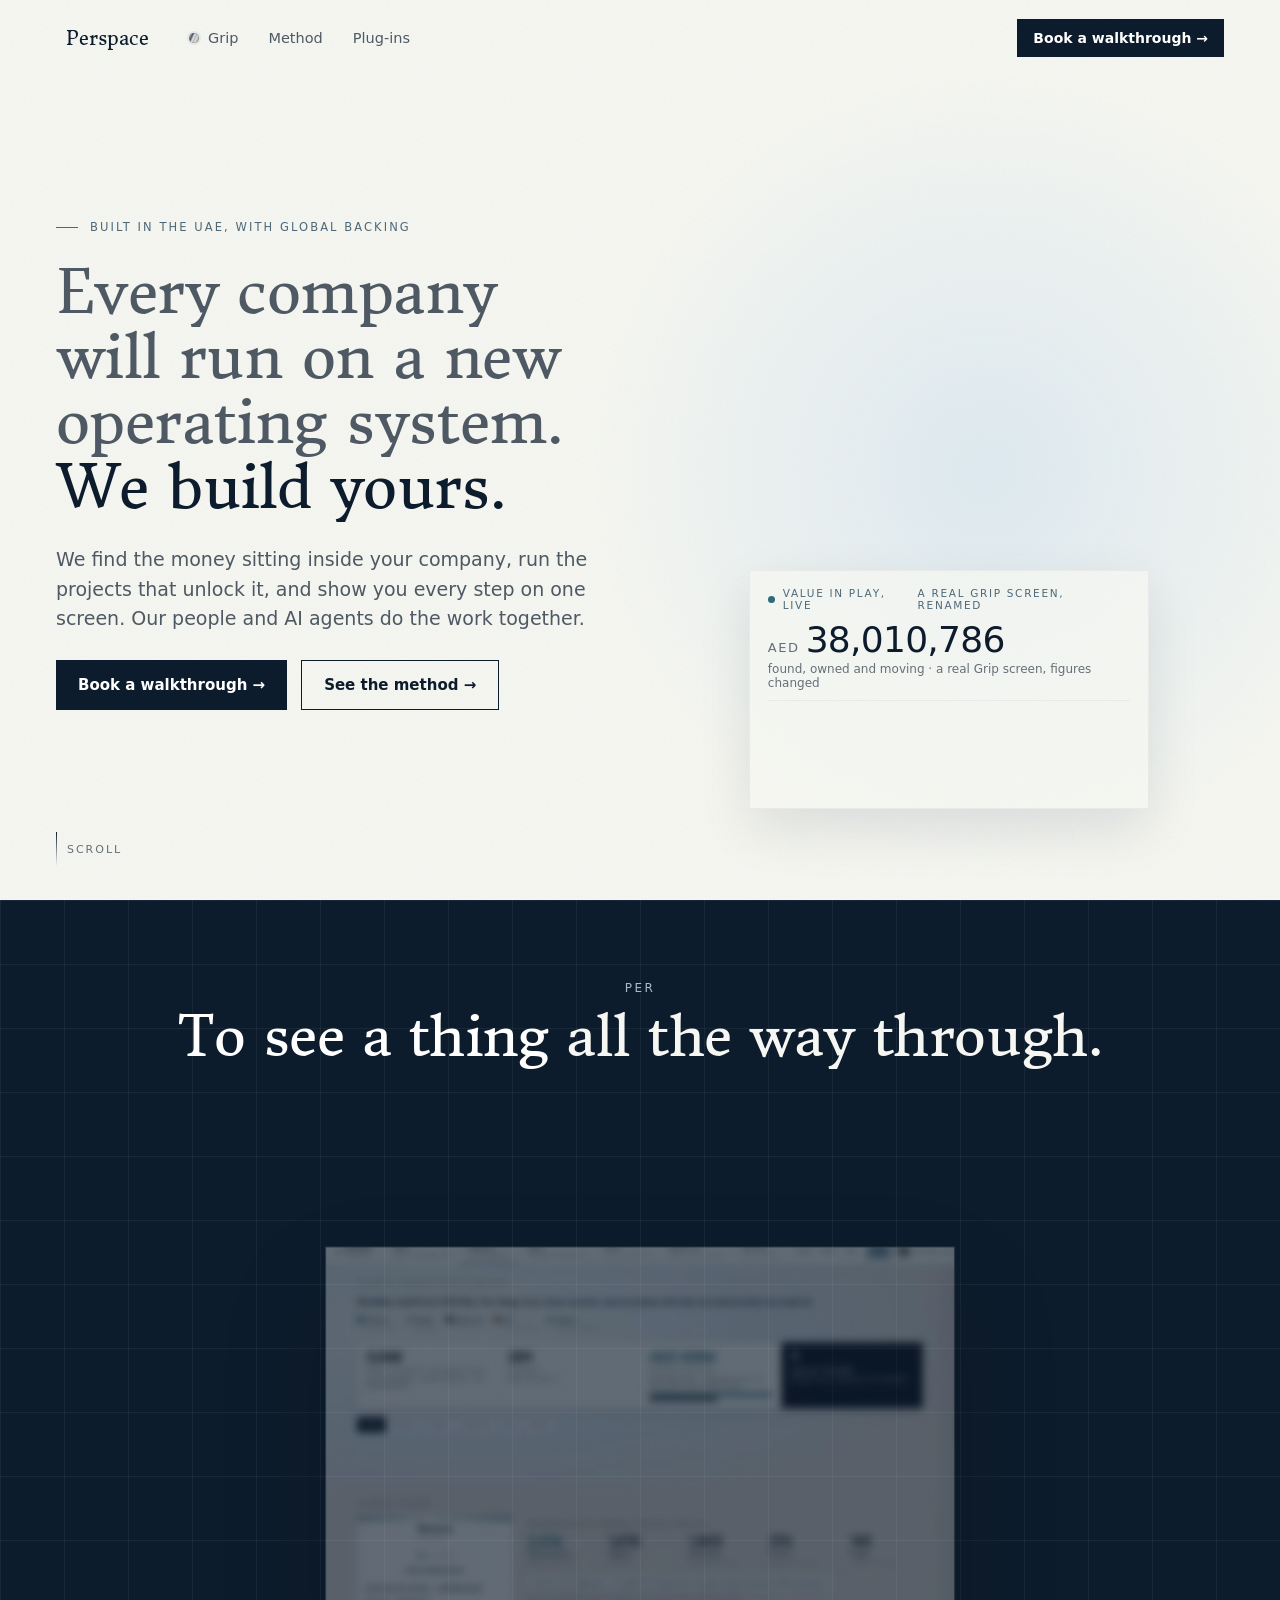
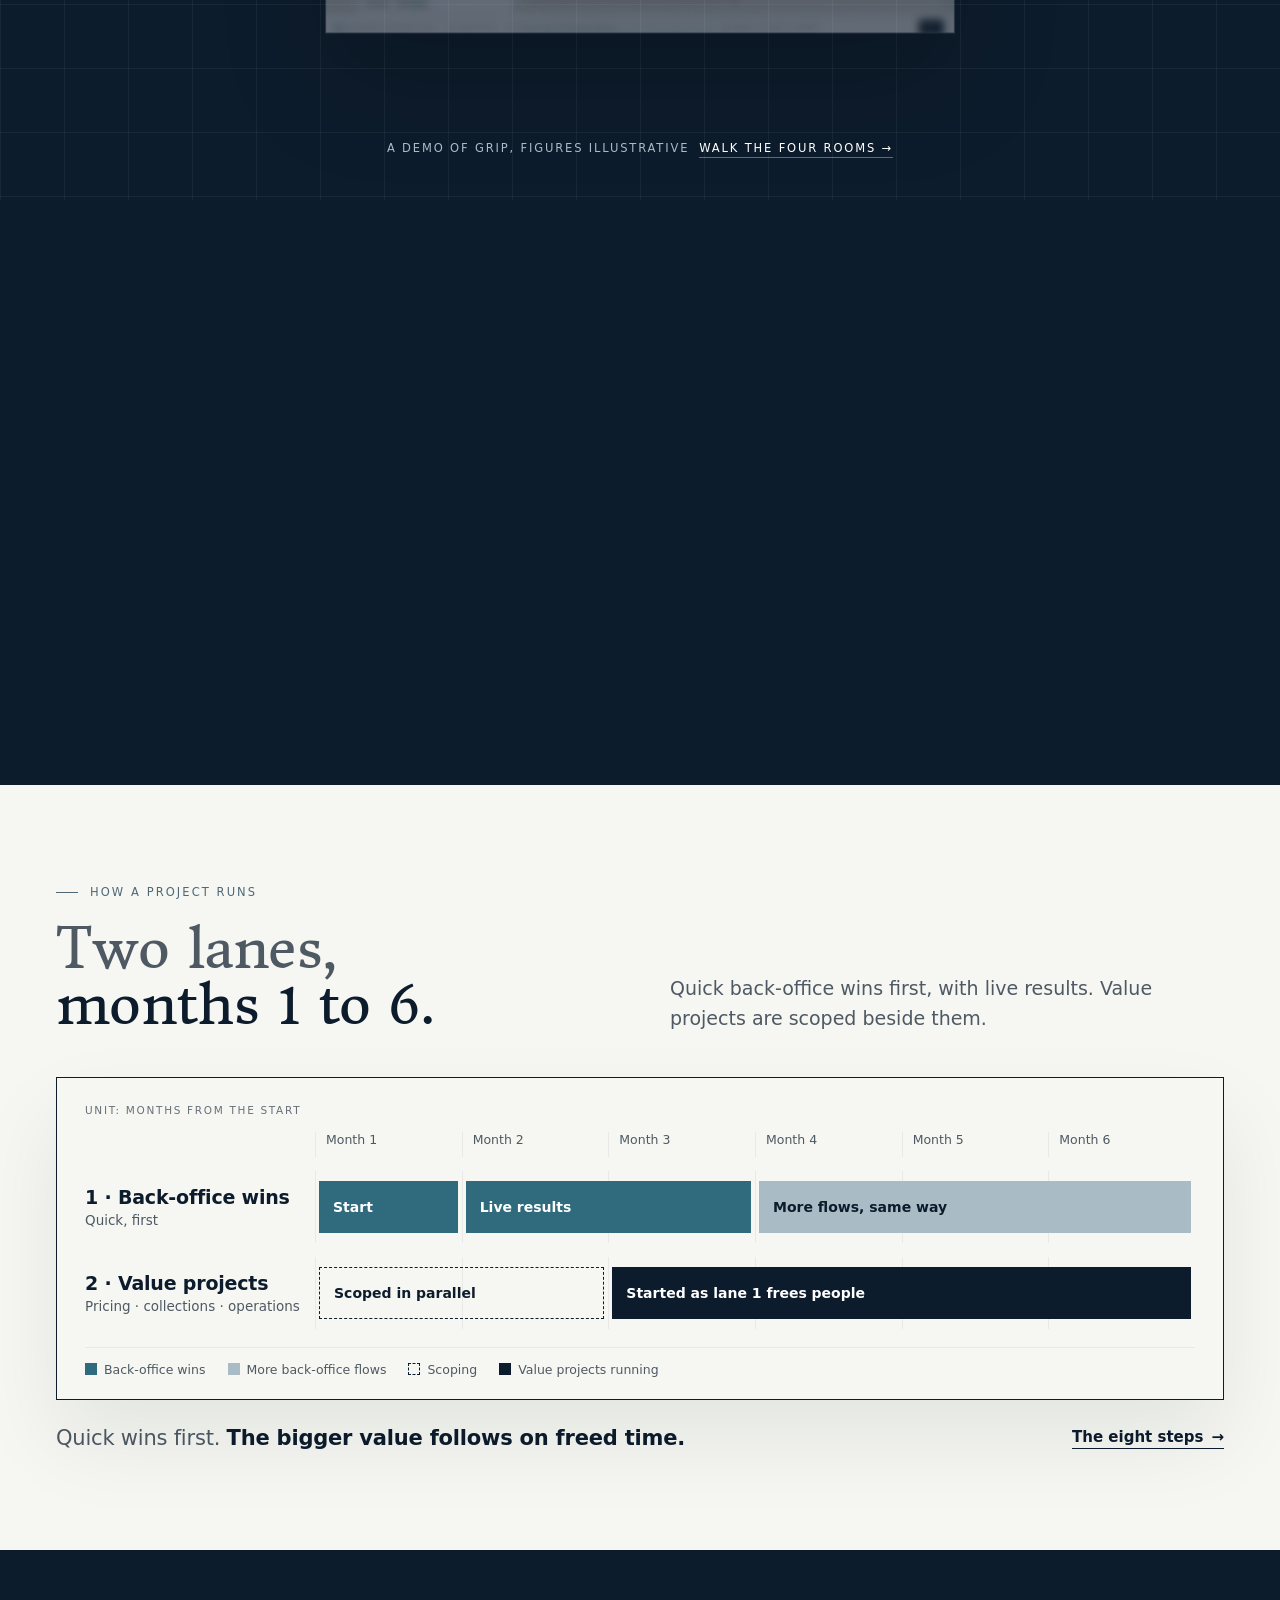
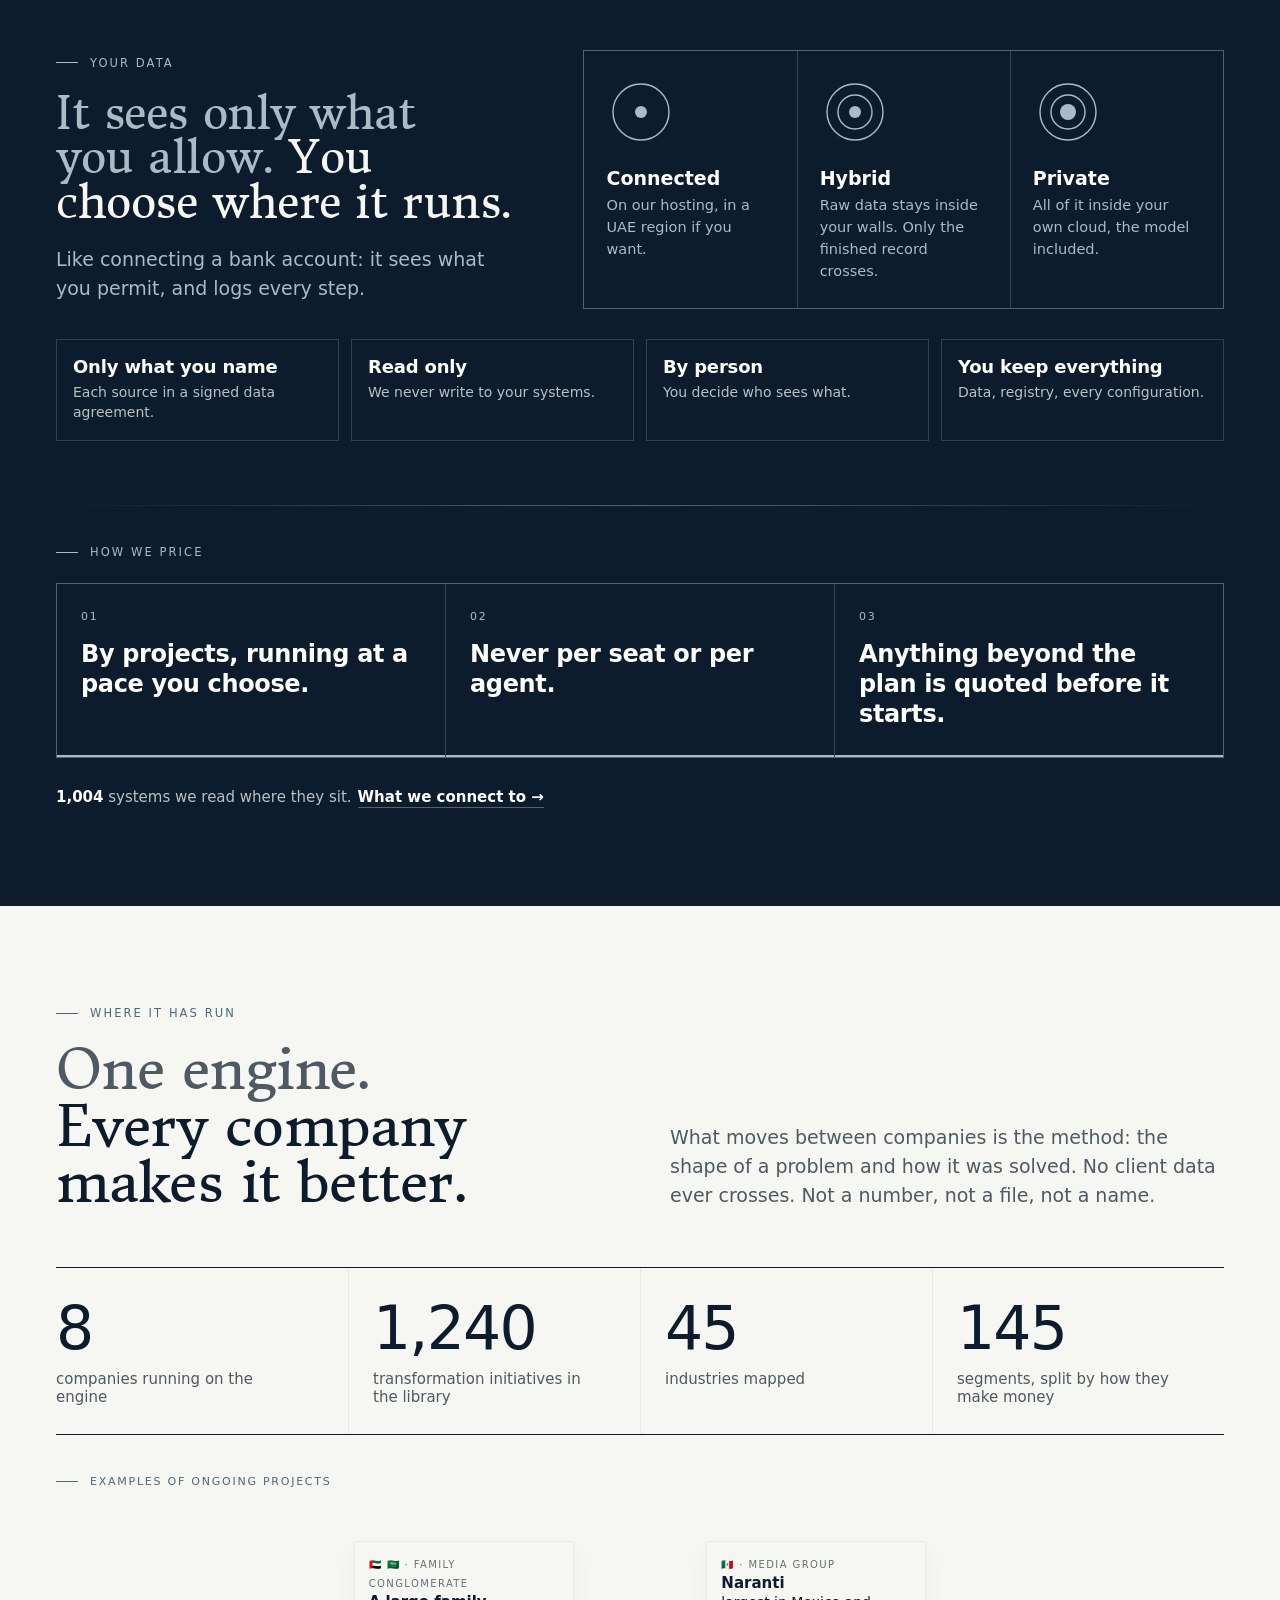
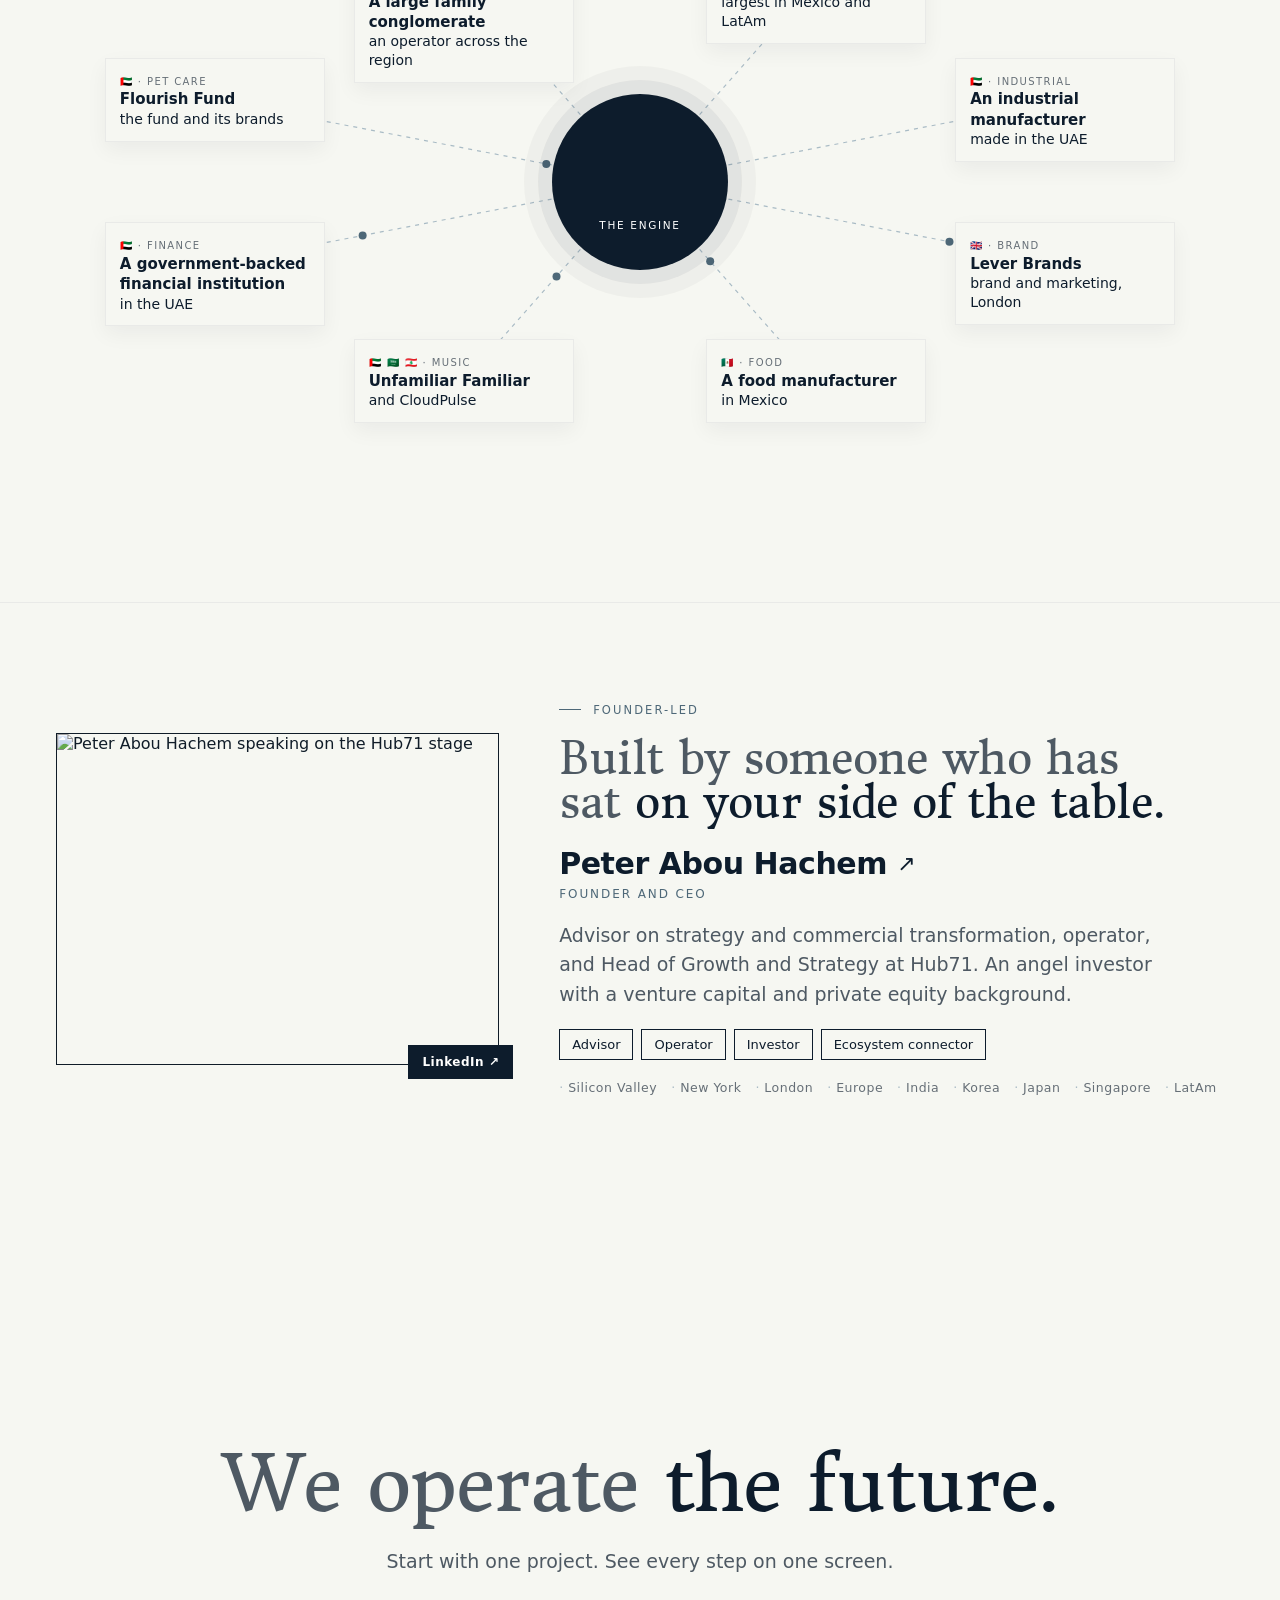
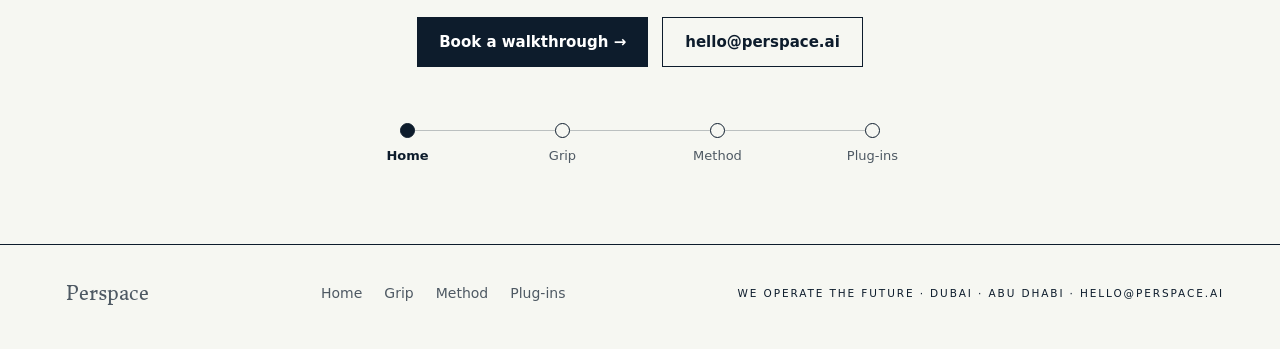
==== commit 099b729b: "Share preview image from today's homepage (Grip menu); cache-busted (Peter: website go, 9 Oct) Co-Au" ====
--- a/index.html
+++ b/index.html
@@ -6,7 +6,7 @@
 <link rel="icon" type="image/png" href="img/favicon.png">
 <meta property="og:title" content="Perspace · We operate the future">
 <meta property="og:description" content="Every company will run on a new operating system. We build yours.">
-<meta property="og:image" content="https://perspace.ai/img/og-perspace.jpg">
+<meta property="og:image" content="https://perspace.ai/img/og-perspace.jpg?v=20261009">
 <meta property="og:url" content="https://perspace.ai/">
 <meta name="twitter:card" content="summary_large_image">
 <link href="https://api.fontshare.com/v2/css?f[]=satoshi@300,400,500,700&display=swap" rel="stylesheet">
--- a/brand/themes/website.css
+++ b/brand/themes/website.css
@@ -1,4 +1,4 @@
-/* WEBSITE THEME · for hob-website-repo, link after site.css and hob-pages.css. NOT applied: Peter approves with before and after screenshots · generated by hq/brand/build-brand.py from brand.json v1.0.0 (2026-10-09). Do not edit by hand. */
+/* WEBSITE THEME · for hob-website-repo, link after site.css and hob-pages.css. Applied 9 Oct 2026 (Peter: "Go for all ui and pages changes"); the site copies it with tools/sync-brand.py · generated by hq/brand/build-brand.py from brand.json v1.0.0 (2026-10-09). Do not edit by hand. */
 @import url("../brand.css");
 :root{
   --ground:var(--ps-warm-white) !important;
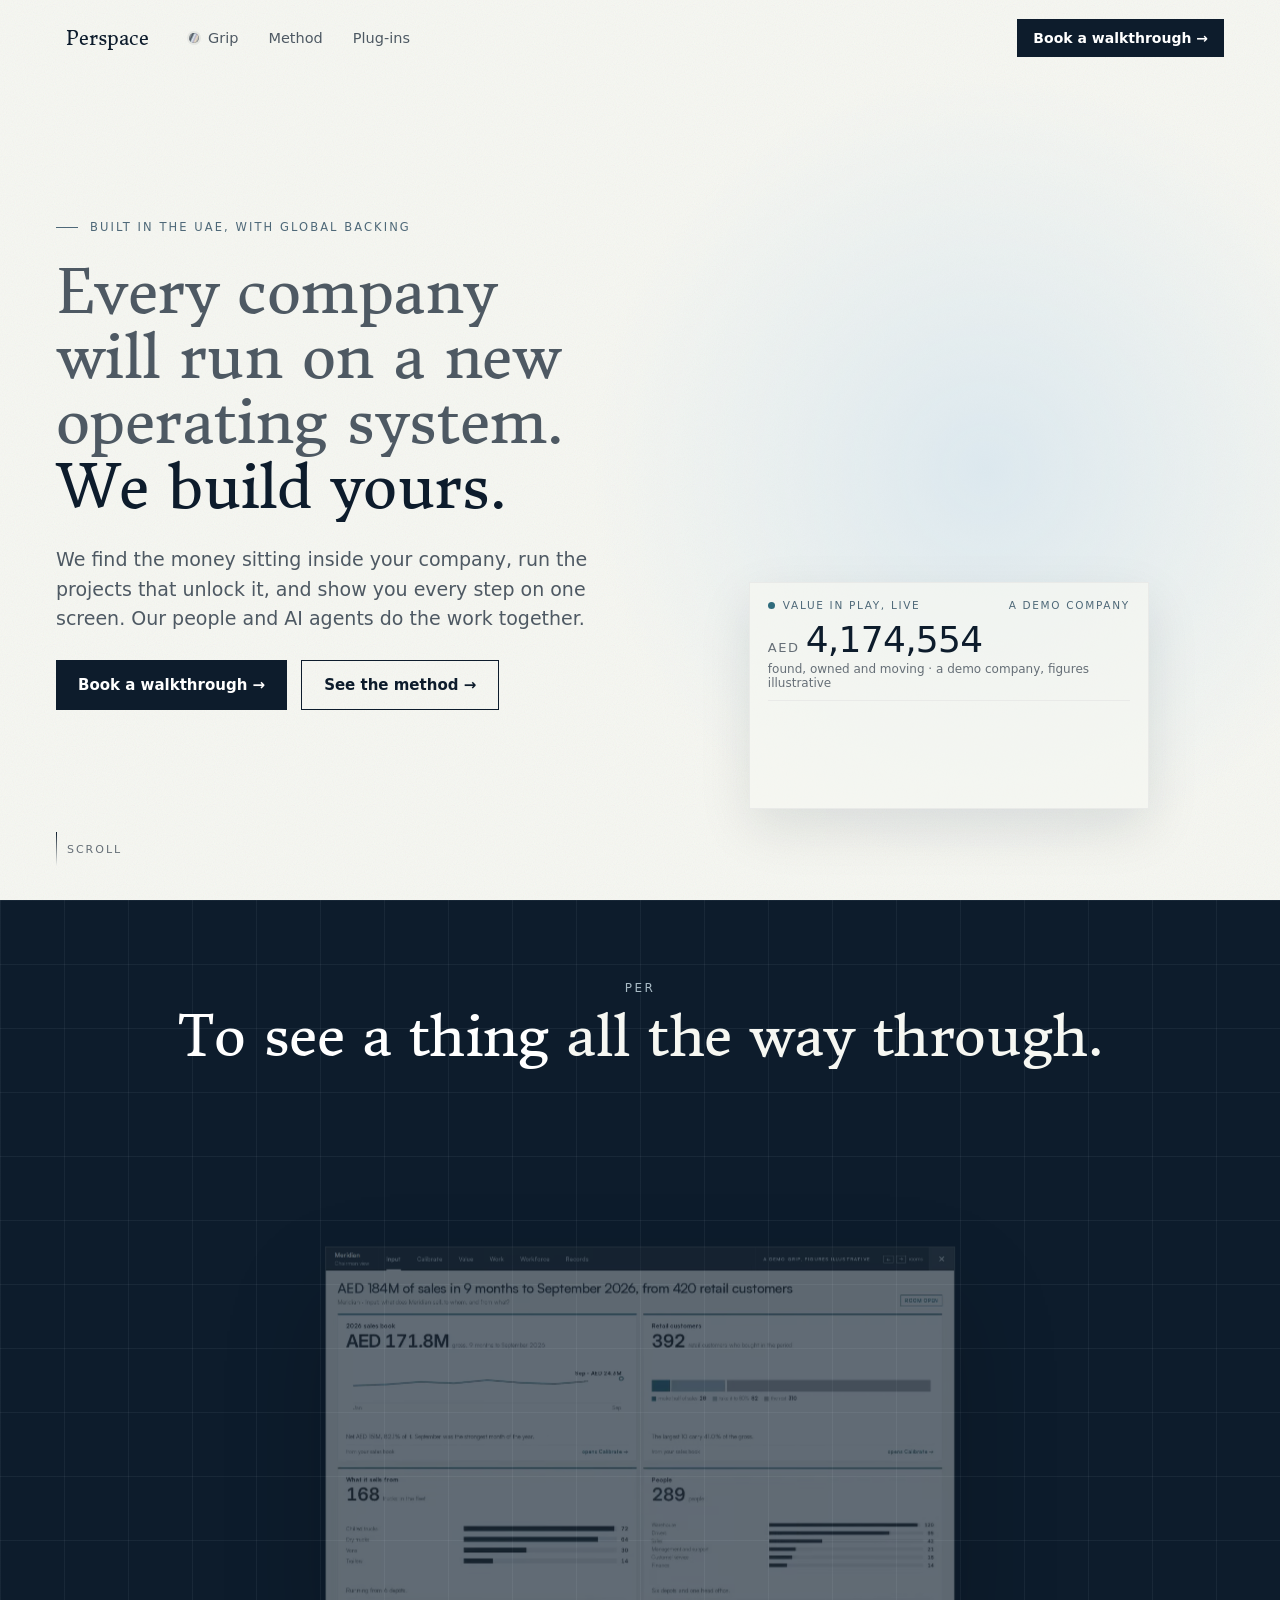
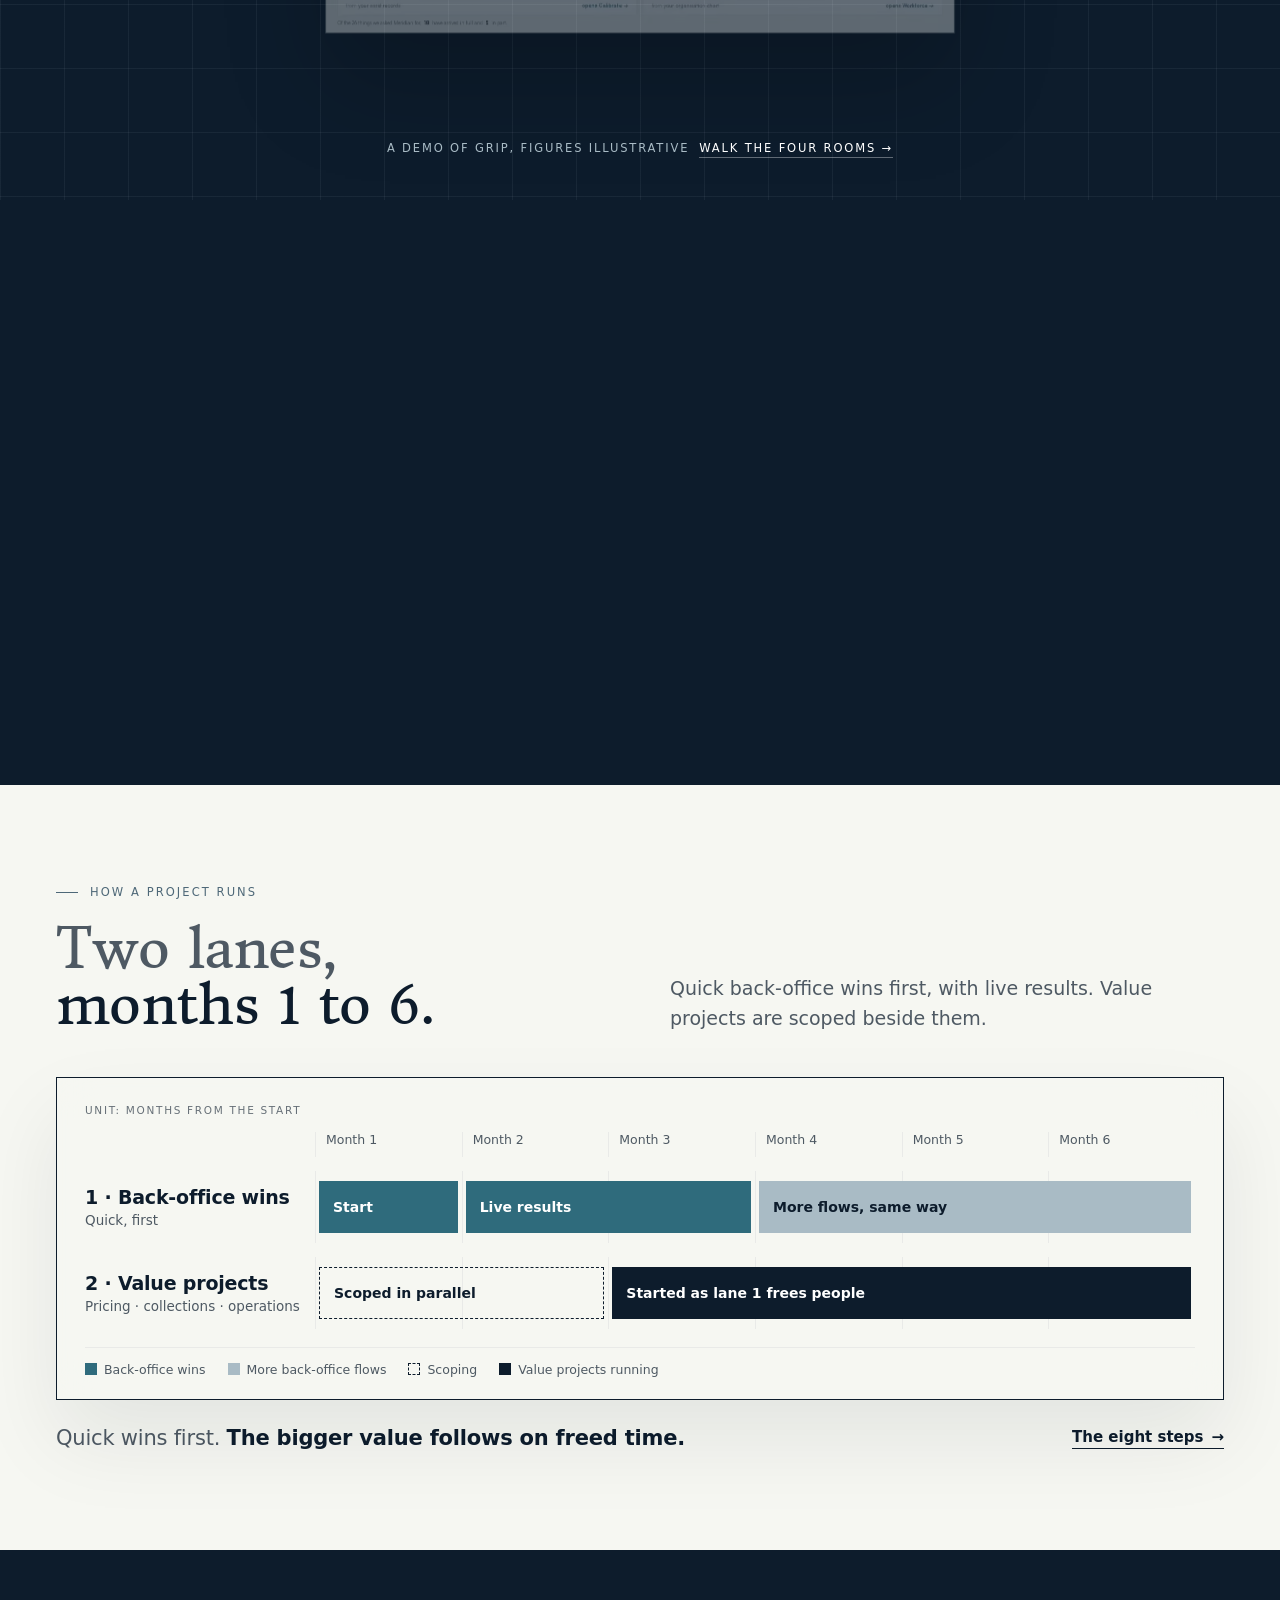
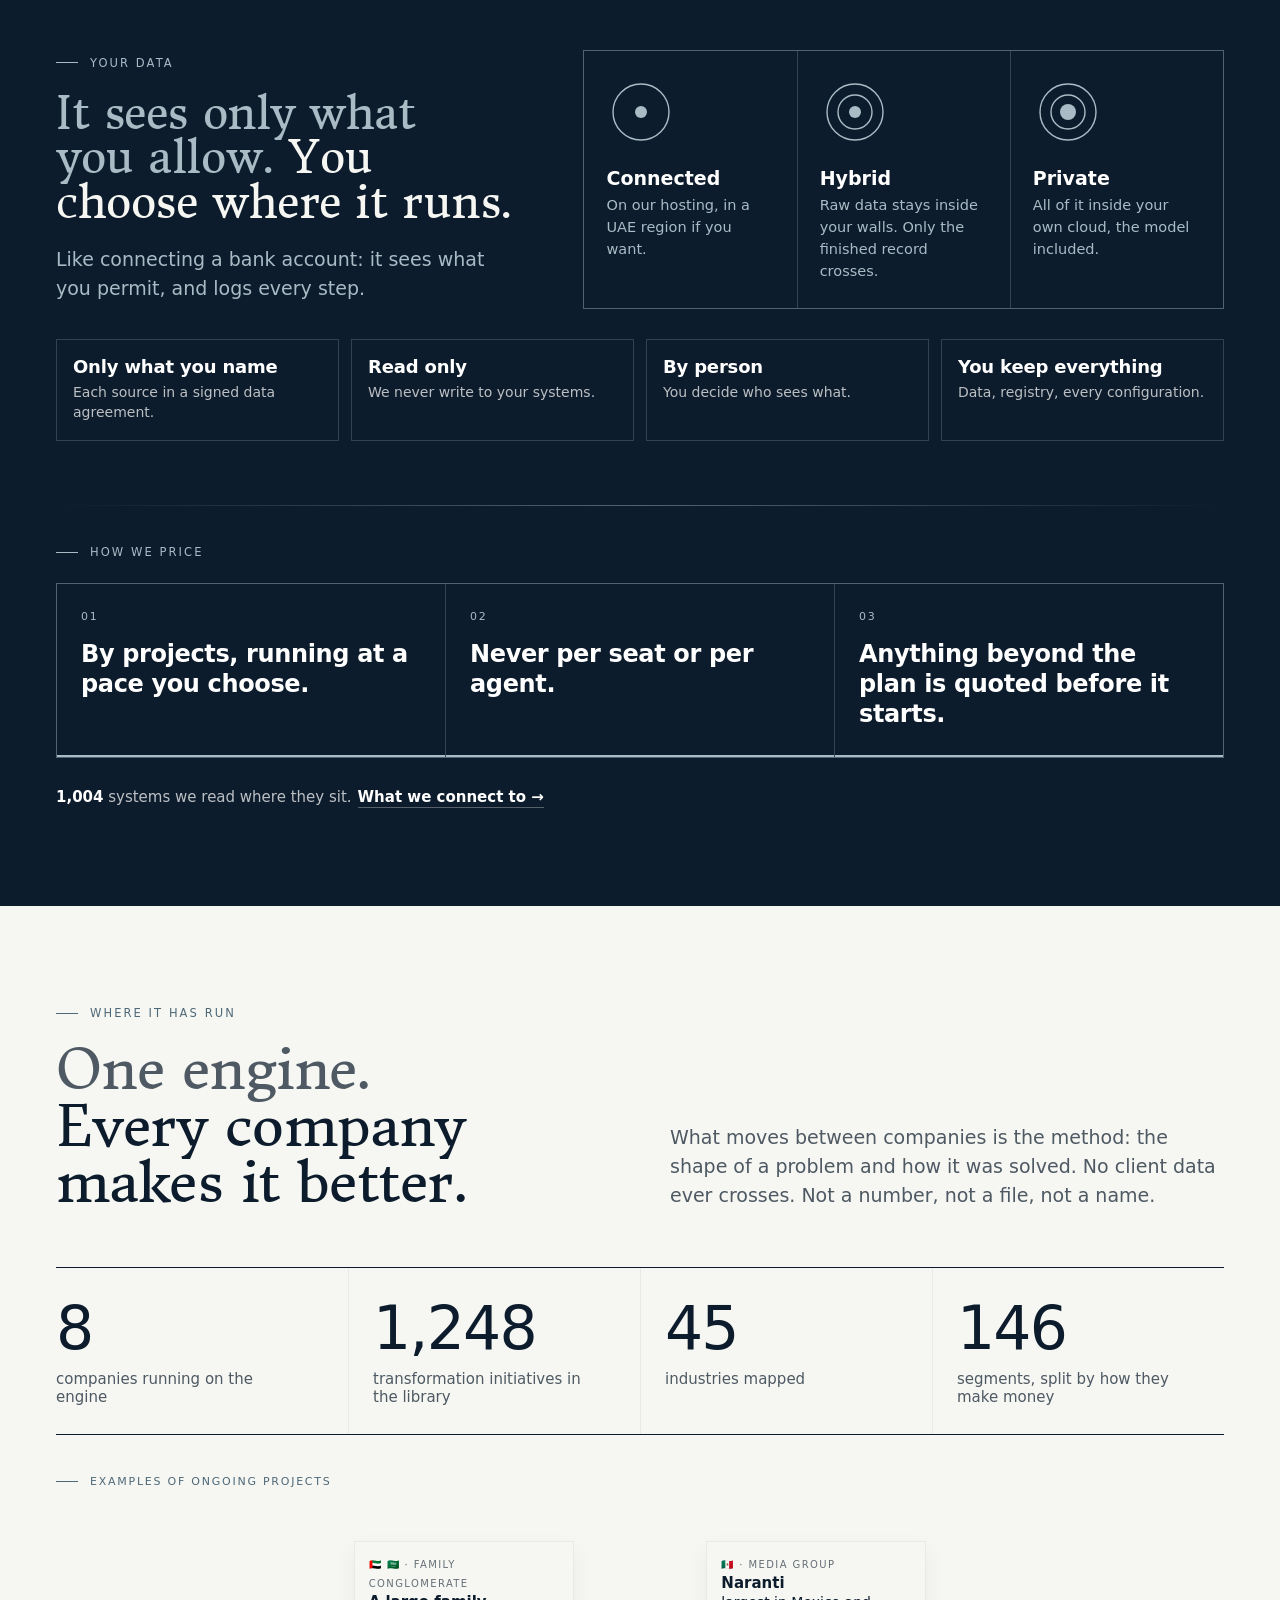
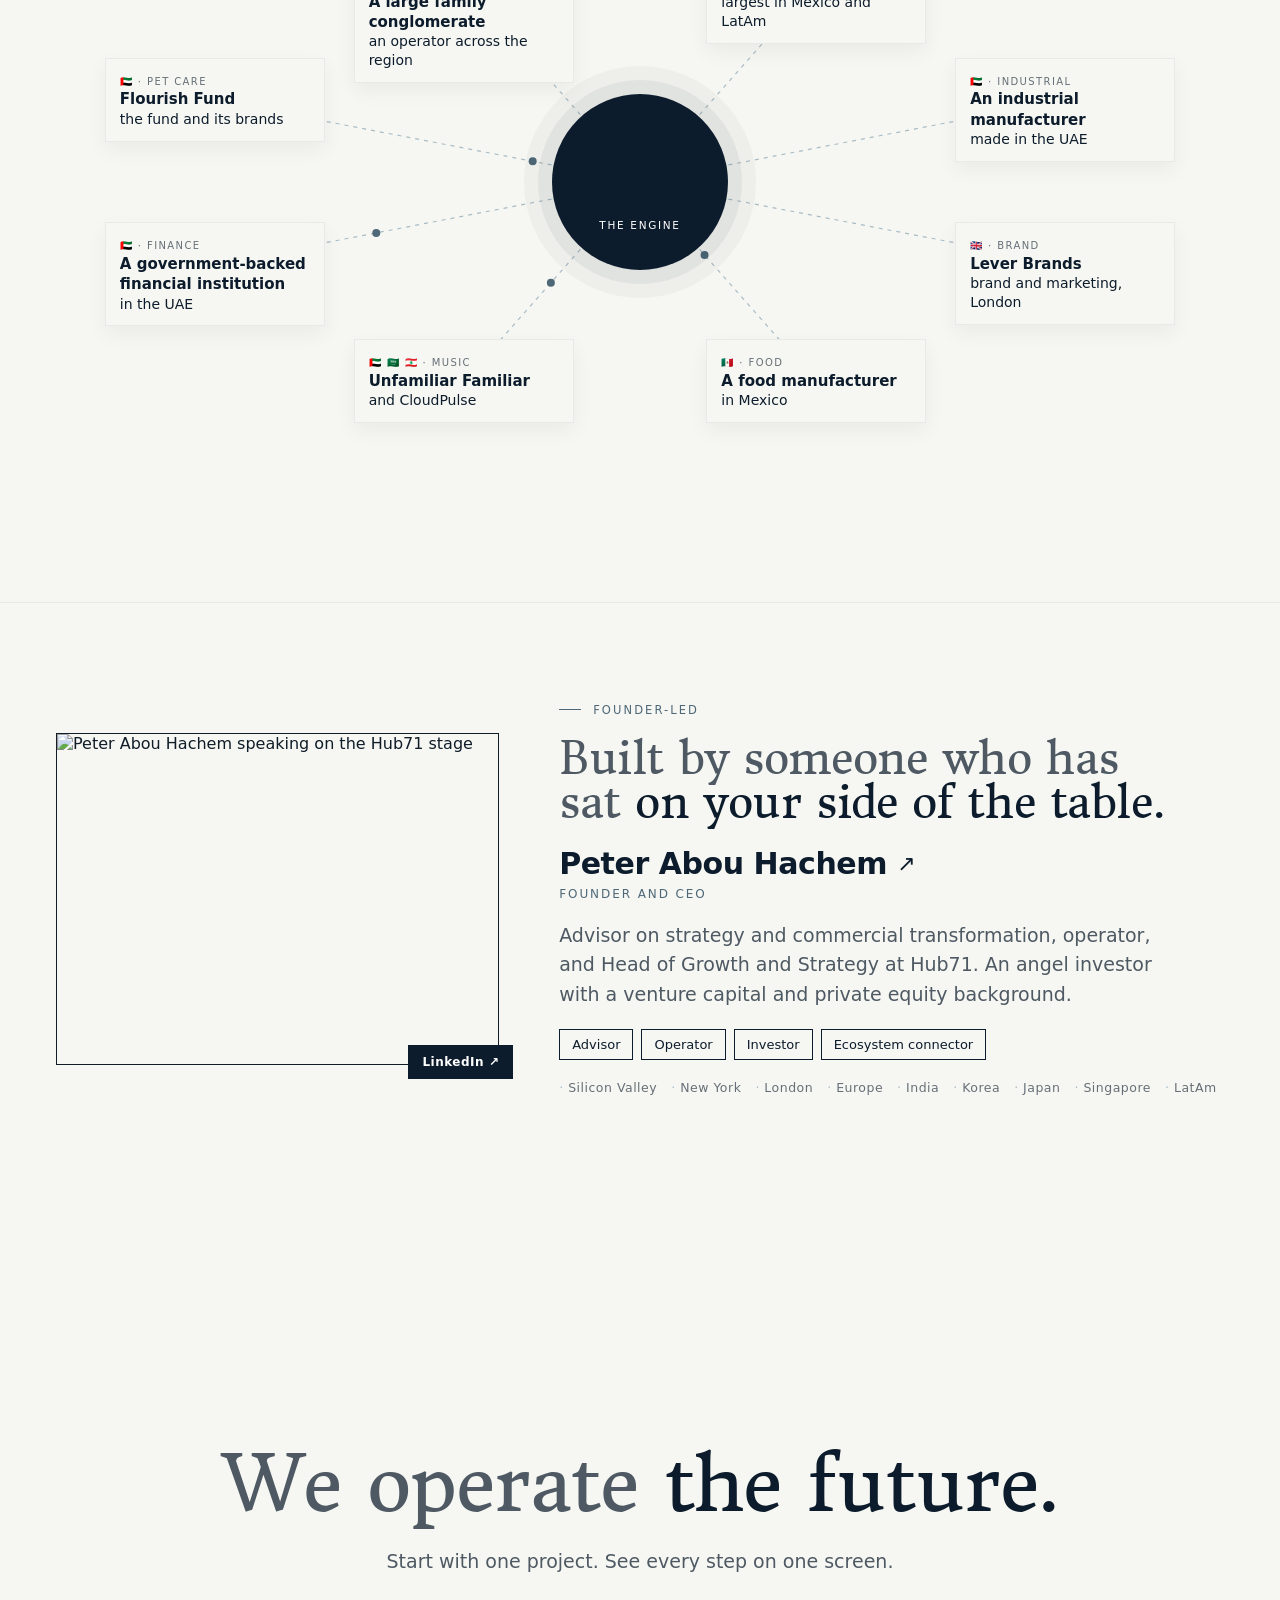
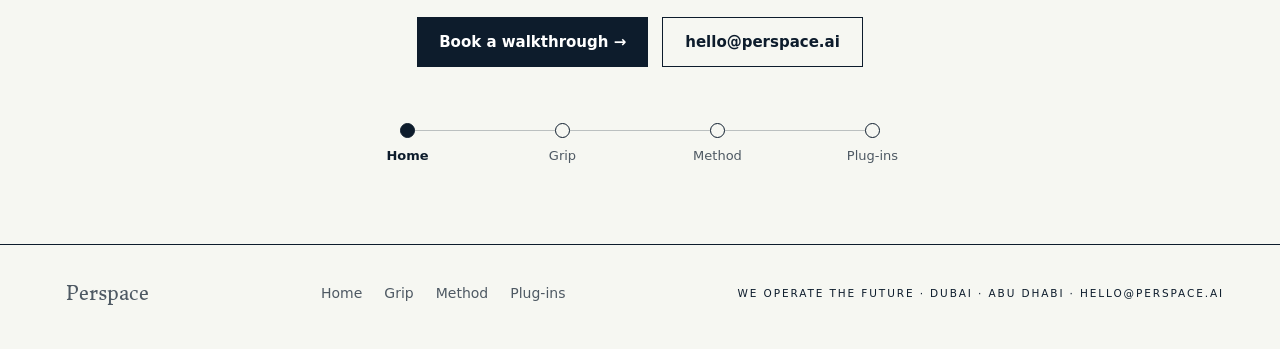
==== commit 400e83e5: "Demo clips: every Grip screen on the site filmed from the Meridian demo world (Peter, 9 Oct 2026: ne" ====
--- a/index.html
+++ b/index.html
@@ -6,7 +6,7 @@
 <link rel="icon" type="image/png" href="img/favicon.png">
 <meta property="og:title" content="Perspace · We operate the future">
 <meta property="og:description" content="Every company will run on a new operating system. We build yours.">
-<meta property="og:image" content="https://perspace.ai/img/og-perspace.jpg?v=20261009">
+<meta property="og:image" content="https://perspace.ai/img/og-perspace.jpg?v=20261009b">
 <meta property="og:url" content="https://perspace.ai/">
 <meta name="twitter:card" content="summary_large_image">
 <link href="https://api.fontshare.com/v2/css?f[]=satoshi@300,400,500,700&display=swap" rel="stylesheet">
@@ -399,9 +399,9 @@
   <div class="mark">
     <div class="markbox"><img class="b l" src="img/mark-left-c.png" alt=""><img class="b r" src="img/mark-right-c.png" alt="">
     <img class="s" src="img/star-crop.png" alt=""><div class="shine"></div></div>
-    <div class="live"><div class="top"><span class="dotlive"><i></i>Value in play, live</span><span>A real Grip screen, renamed</span></div>
+    <div class="live"><div class="top"><span class="dotlive"><i></i>Value in play, live</span><span>A demo company</span></div>
       <div class="big"><small>AED</small><span id="ctr">0</span></div>
-      <div class="sub">found, owned and moving · a real Grip screen, figures changed</div>
+      <div class="sub">found, owned and moving · a demo company, figures illustrative</div>
       <div class="feed" id="feed"></div></div>
   </div>
 </div><div class="scrollcue"><i></i>SCROLL</div></section>
@@ -525,10 +525,10 @@
   function countUp(el){ const to=+el.dataset.count, suf=el.dataset.suffix||''; if(RM){el.textContent=to.toLocaleString('en-US')+suf;return;} const t0=performance.now(),d=1400;
     (function f(t){const k=Math.min(1,(t-t0)/d);el.textContent=Math.round(to*(1-Math.pow(1-k,3))).toLocaleString('en-US')+suf; if(k<1) requestAnimationFrame(f);})(t0); }
 
-  // live value meter (figures from the renamed company)
+  // live value meter (figures from the Meridian demo world, hob-cockpit hq/method/dashboard/demo/demo-world.js: never a client, Peter 9 Oct 2026)
   const ctr=document.getElementById('ctr'),feed=document.getElementById('feed');
   /* the meter adds up: it counts to a fixed base once, then moves only by the amount of each line that lands, then holds */
-  const BASE=52114600, ev=[["Pocket found","Routes that sold nothing","+ 1,049 routes",0],["Workflow live","Collections, invoices chased","+ 241,700",241700],["Traced","Rate card against invoice","file linked",0],["Decision approved","Supplier contract, priced","+ 31,900",31900],["Pocket found","Routes waiting to be filled","+ 541 of 8,369",0],["Workflow live","Monthly report, now minutes","+ 15,000",15000]];
+  const BASE=5500000, ev=[["Pocket found","Price list leakage","invoices vs price list",0],["Workflow live","Rebates claimed on time","+ 182,000",182000],["Traced","Route log against delivery notes","file linked",0],["Decision approved","Idle truck days, rerouted","+ 96,400",96400],["Pocket found","Lines lost at top customers","orders by line",0],["Workflow live","Monthly report, now minutes","+ 15,000",15000]];
   const fmt=n=>Math.round(n).toLocaleString('en-US'); let v=0,shown=0,i=0,tok=0;
   function tween(to,ms){const from=shown,t0=performance.now(),me=++tok;v=to;(function f(t){if(me!==tok)return;const k=Math.min(1,(t-t0)/ms),e=1-Math.pow(1-k,3);shown=from+(to-from)*e;ctr.textContent=fmt(shown);if(k<1)requestAnimationFrame(f);})(t0);}
   function add(){const e=ev[i++];const r=document.createElement('div');r.className='row';r.innerHTML='<span class="k">'+e[0]+'</span><span>'+e[1]+'</span><span class="v">'+e[2]+'</span>';feed.insertBefore(r,feed.firstChild);while(feed.children.length>3)feed.removeChild(feed.lastChild);if(e[3])tween(v+e[3],900);}
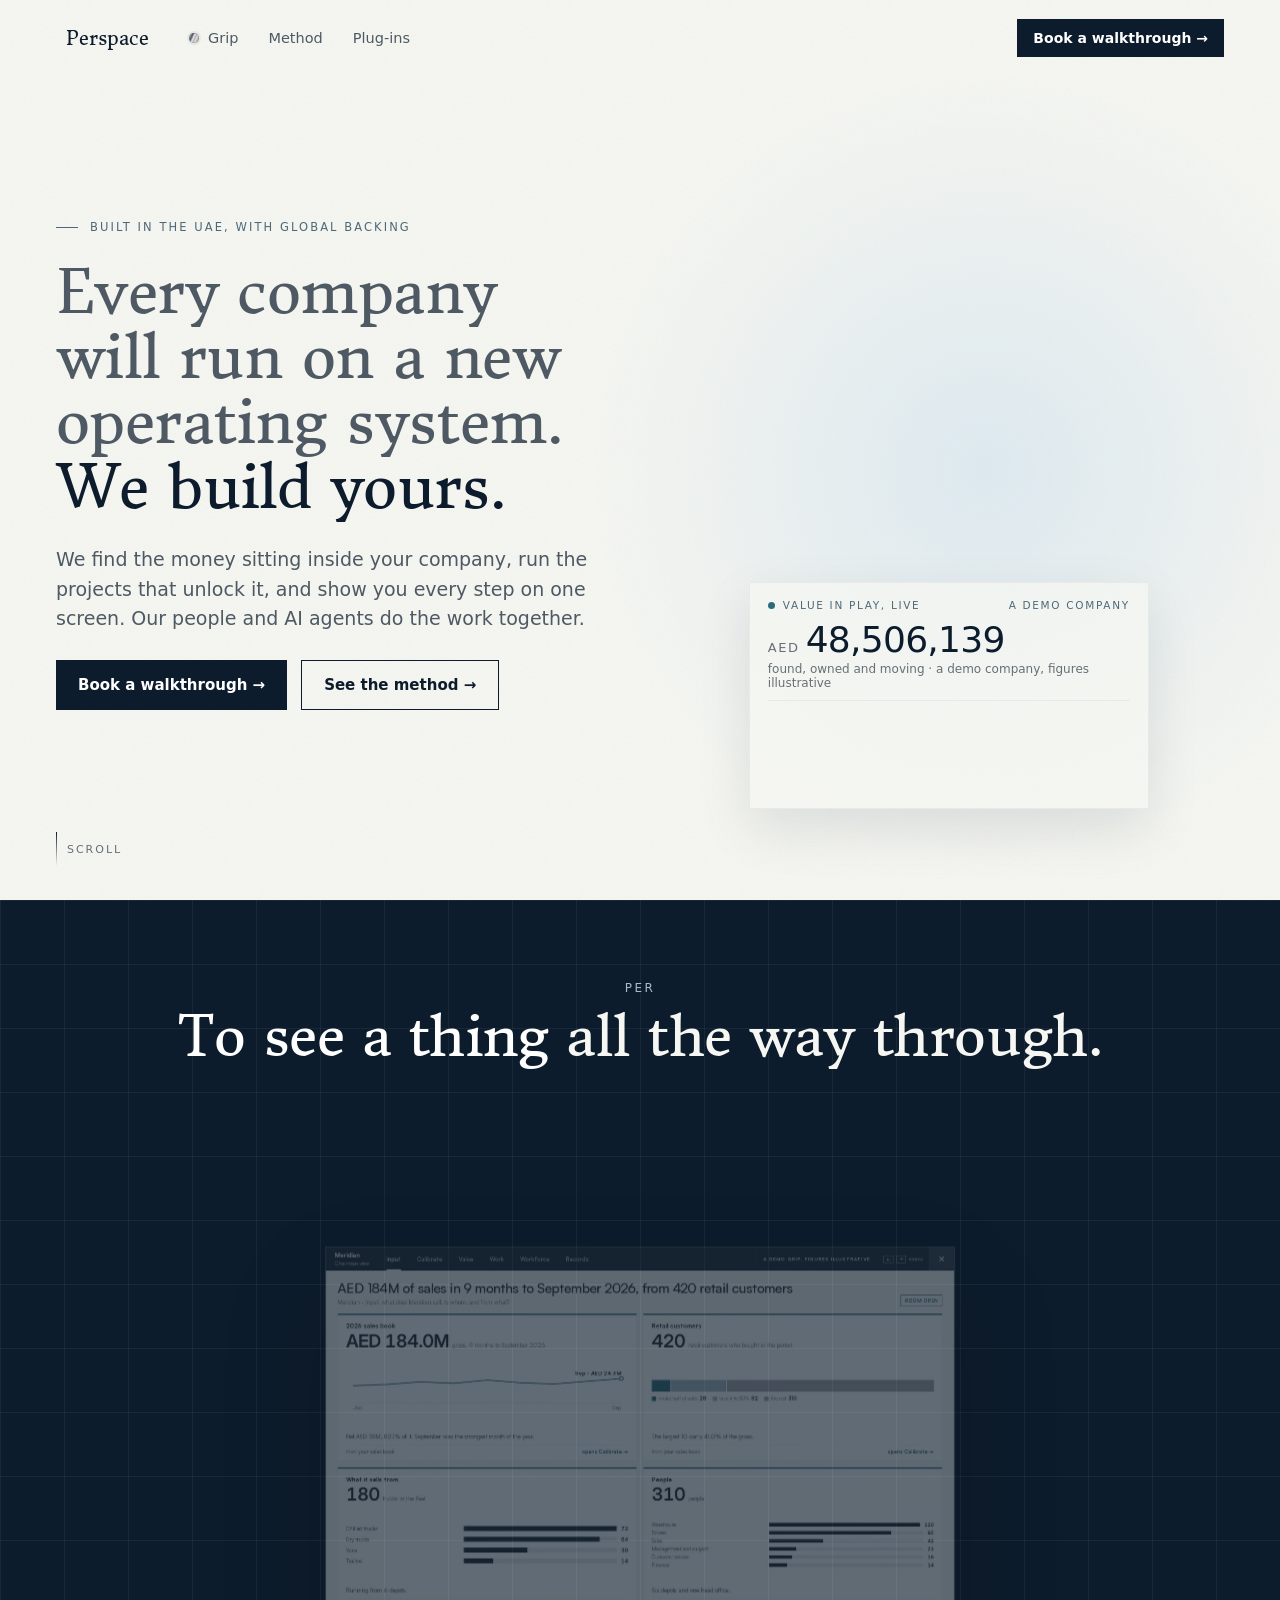
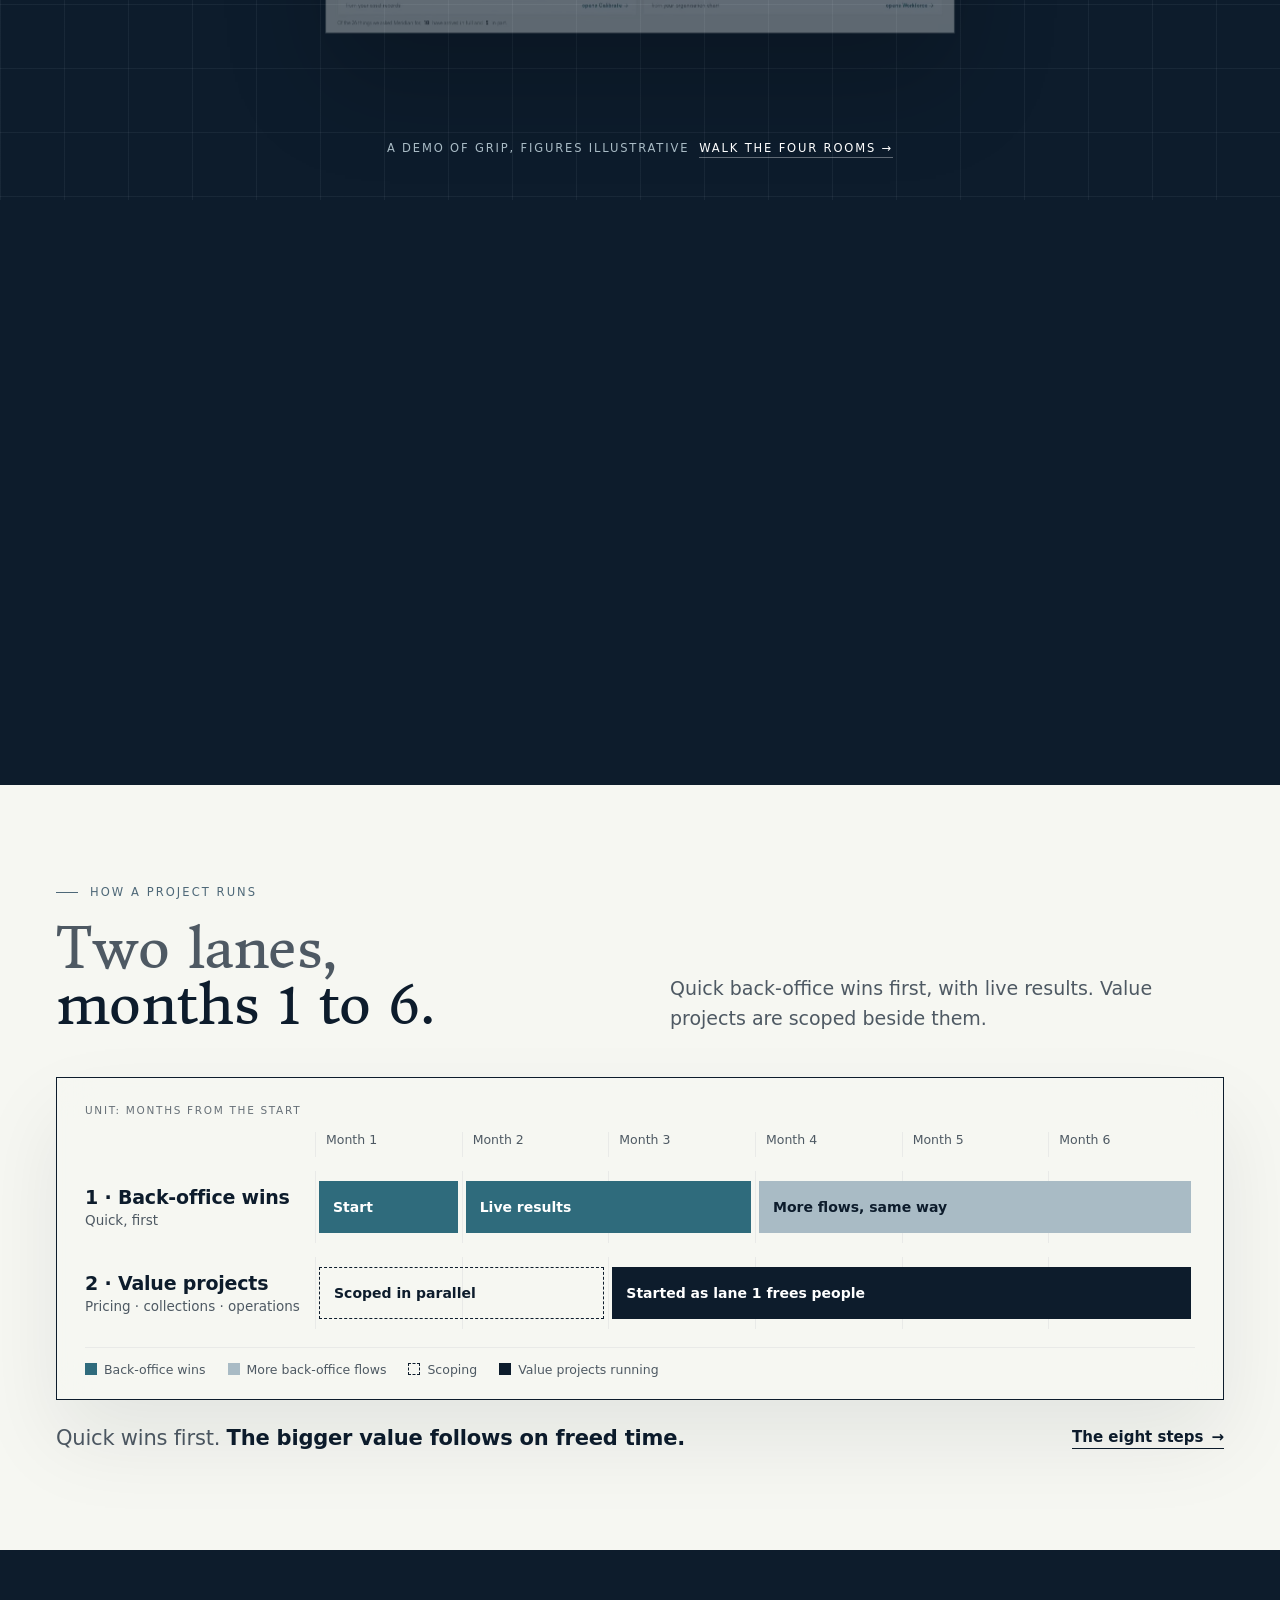
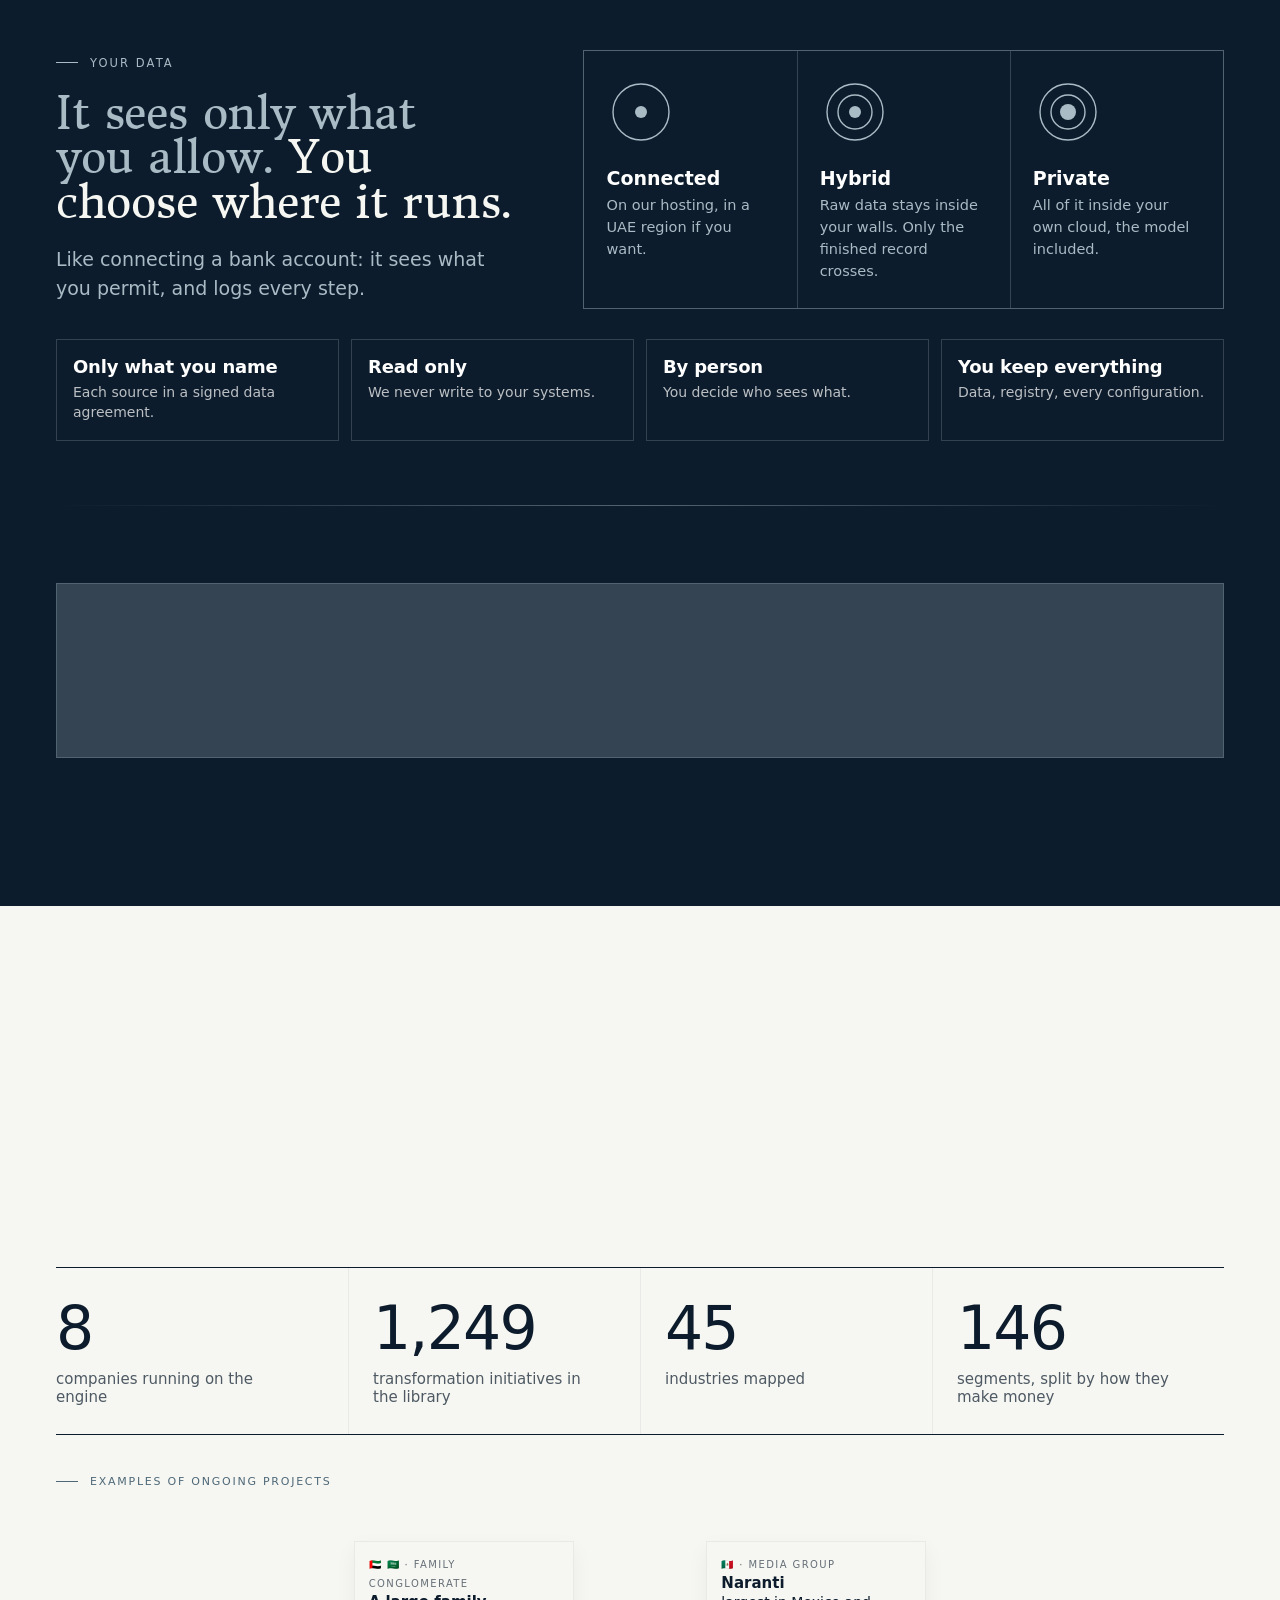
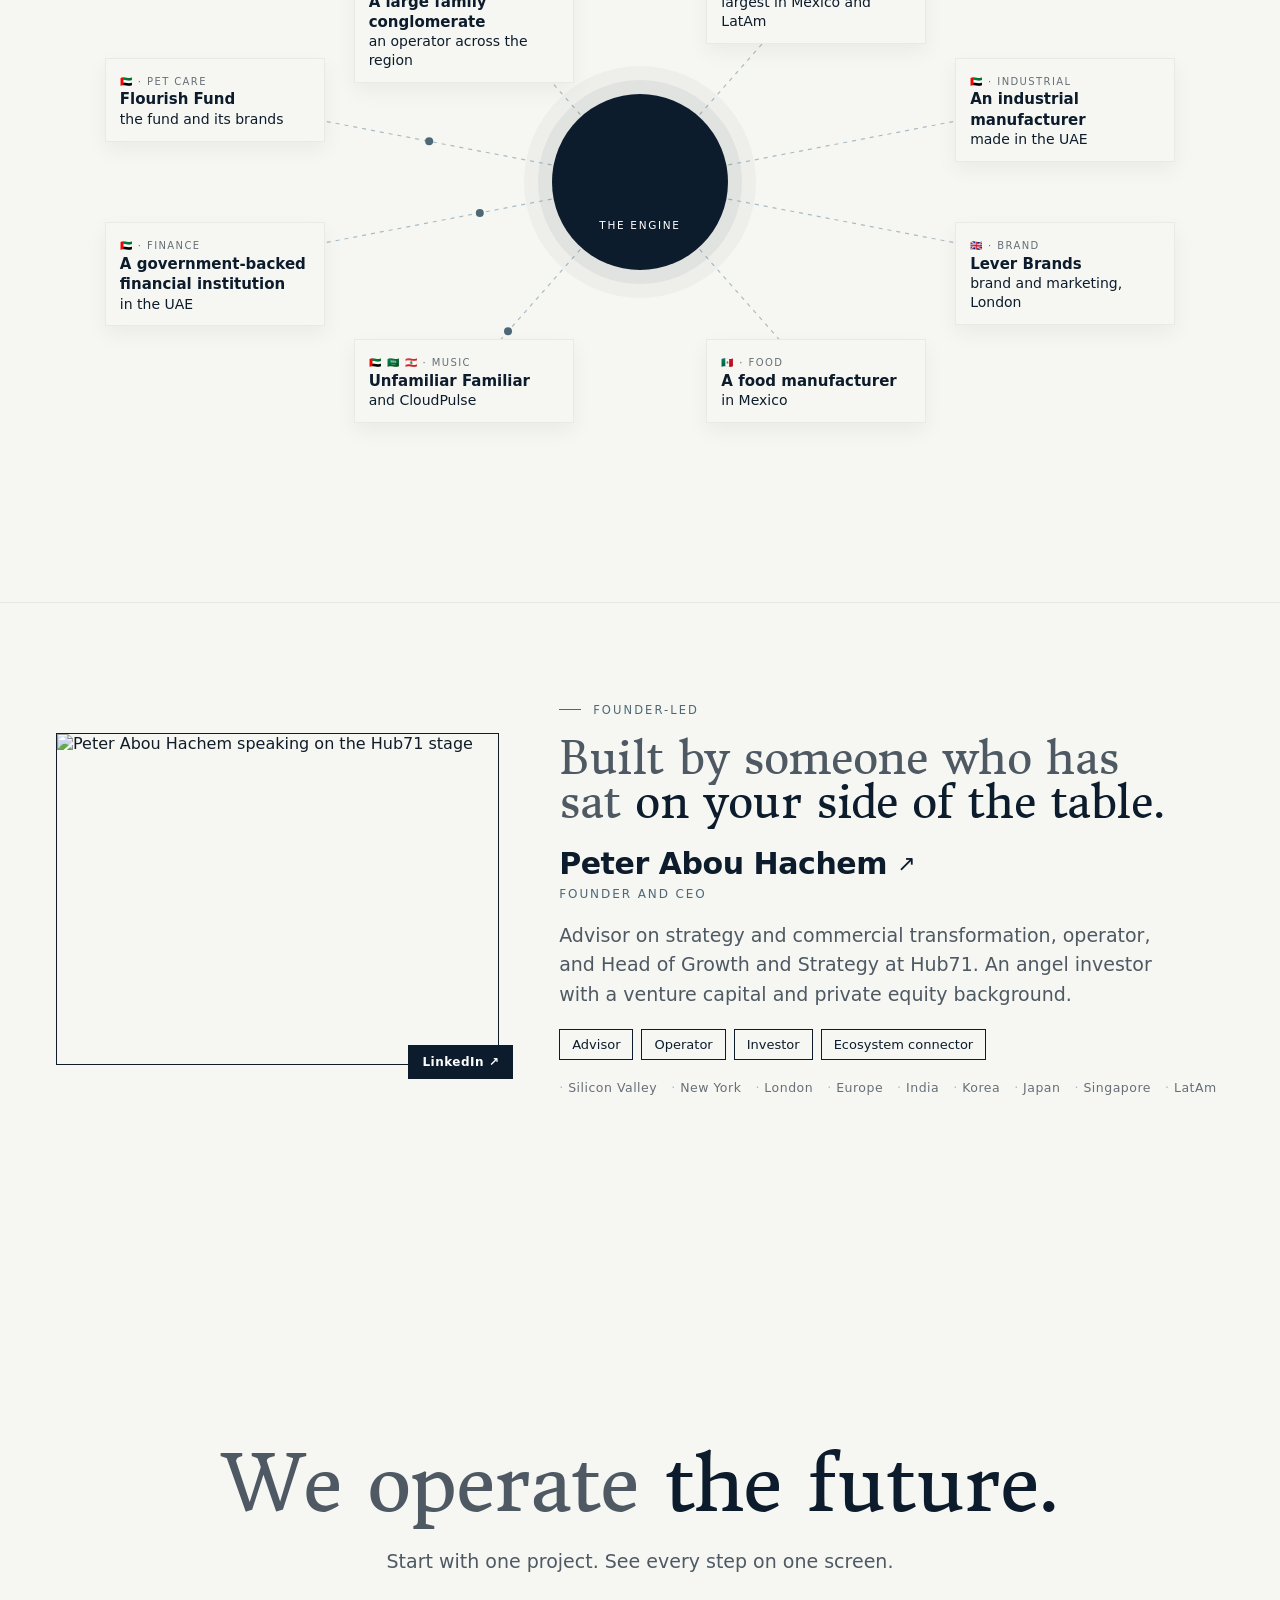
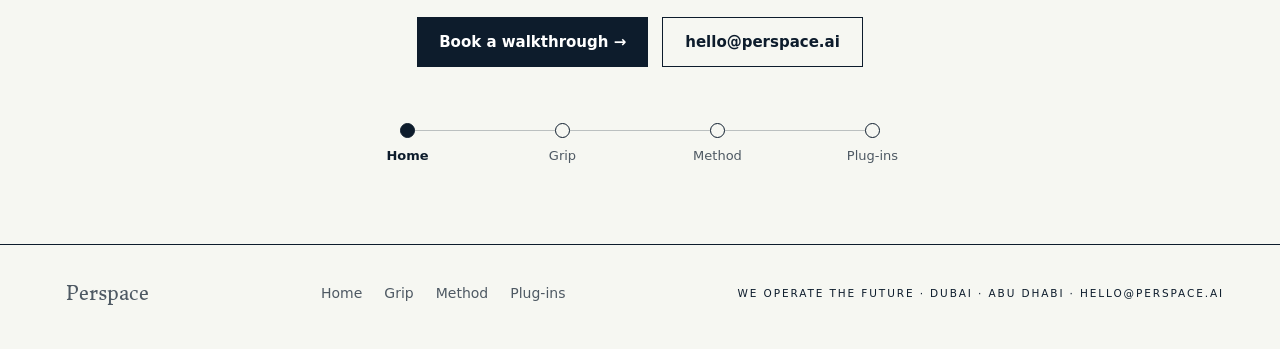
==== commit f60117e3: "Home meter keeps AED 52M (Peter, 9 Oct: switch to the real counter only when real value passes 52M);" ====
--- a/index.html
+++ b/index.html
@@ -6,7 +6,7 @@
 <link rel="icon" type="image/png" href="img/favicon.png">
 <meta property="og:title" content="Perspace · We operate the future">
 <meta property="og:description" content="Every company will run on a new operating system. We build yours.">
-<meta property="og:image" content="https://perspace.ai/img/og-perspace.jpg?v=20261009b">
+<meta property="og:image" content="https://perspace.ai/img/og-perspace.jpg?v=20261009">
 <meta property="og:url" content="https://perspace.ai/">
 <meta name="twitter:card" content="summary_large_image">
 <link href="https://api.fontshare.com/v2/css?f[]=satoshi@300,400,500,700&display=swap" rel="stylesheet">
@@ -528,7 +528,7 @@
   // live value meter (figures from the Meridian demo world, hob-cockpit hq/method/dashboard/demo/demo-world.js: never a client, Peter 9 Oct 2026)
   const ctr=document.getElementById('ctr'),feed=document.getElementById('feed');
   /* the meter adds up: it counts to a fixed base once, then moves only by the amount of each line that lands, then holds */
-  const BASE=5500000, ev=[["Pocket found","Price list leakage","invoices vs price list",0],["Workflow live","Rebates claimed on time","+ 182,000",182000],["Traced","Route log against delivery notes","file linked",0],["Decision approved","Idle truck days, rerouted","+ 96,400",96400],["Pocket found","Lines lost at top customers","orders by line",0],["Workflow live","Monthly report, now minutes","+ 15,000",15000]];
+  const BASE=52114600, ev=[["Pocket found","Price list leakage","invoices vs price list",0],["Workflow live","Rebates claimed on time","+ 182,000",182000],["Traced","Route log against delivery notes","file linked",0],["Decision approved","Idle truck days, rerouted","+ 96,400",96400],["Pocket found","Lines lost at top customers","orders by line",0],["Workflow live","Monthly report, now minutes","+ 15,000",15000]];
   const fmt=n=>Math.round(n).toLocaleString('en-US'); let v=0,shown=0,i=0,tok=0;
   function tween(to,ms){const from=shown,t0=performance.now(),me=++tok;v=to;(function f(t){if(me!==tok)return;const k=Math.min(1,(t-t0)/ms),e=1-Math.pow(1-k,3);shown=from+(to-from)*e;ctr.textContent=fmt(shown);if(k<1)requestAnimationFrame(f);})(t0);}
   function add(){const e=ev[i++];const r=document.createElement('div');r.className='row';r.innerHTML='<span class="k">'+e[0]+'</span><span>'+e[1]+'</span><span class="v">'+e[2]+'</span>';feed.insertBefore(r,feed.firstChild);while(feed.children.length>3)feed.removeChild(feed.lastChild);if(e[3])tween(v+e[3],900);}
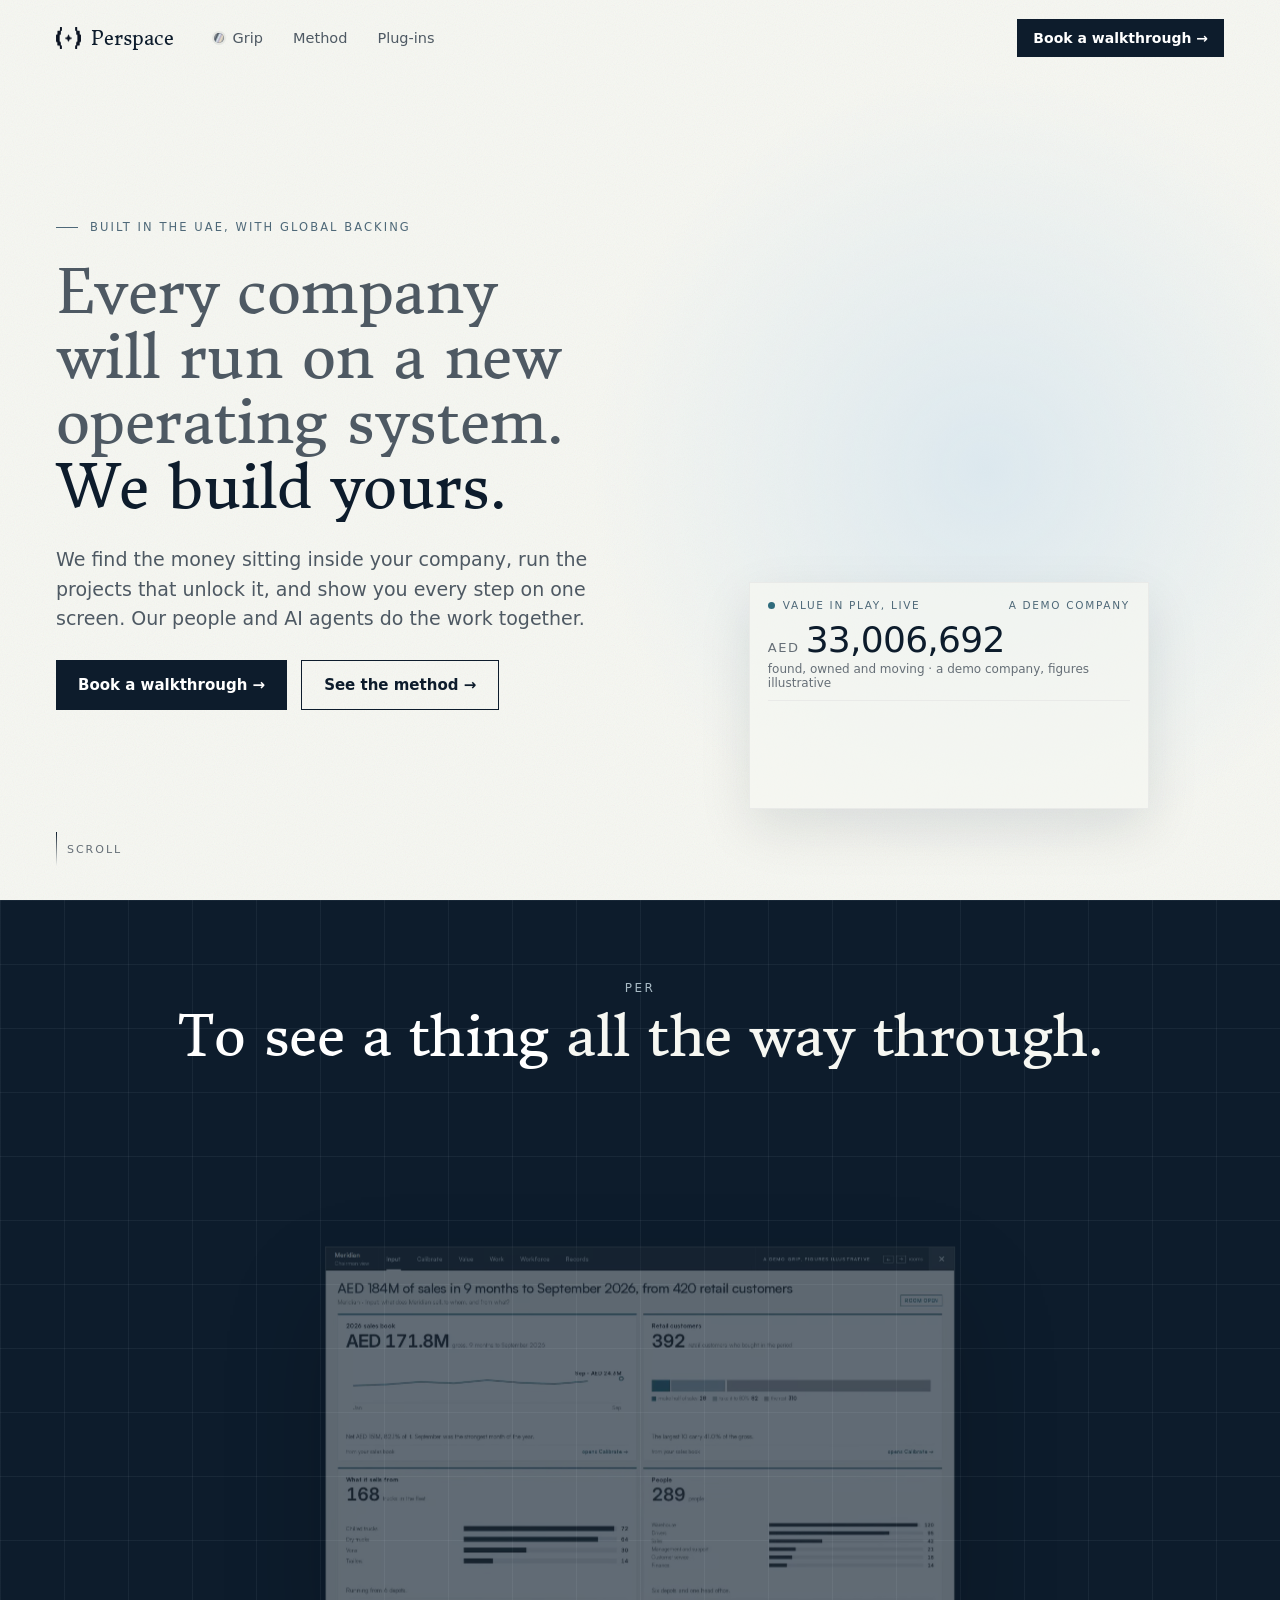
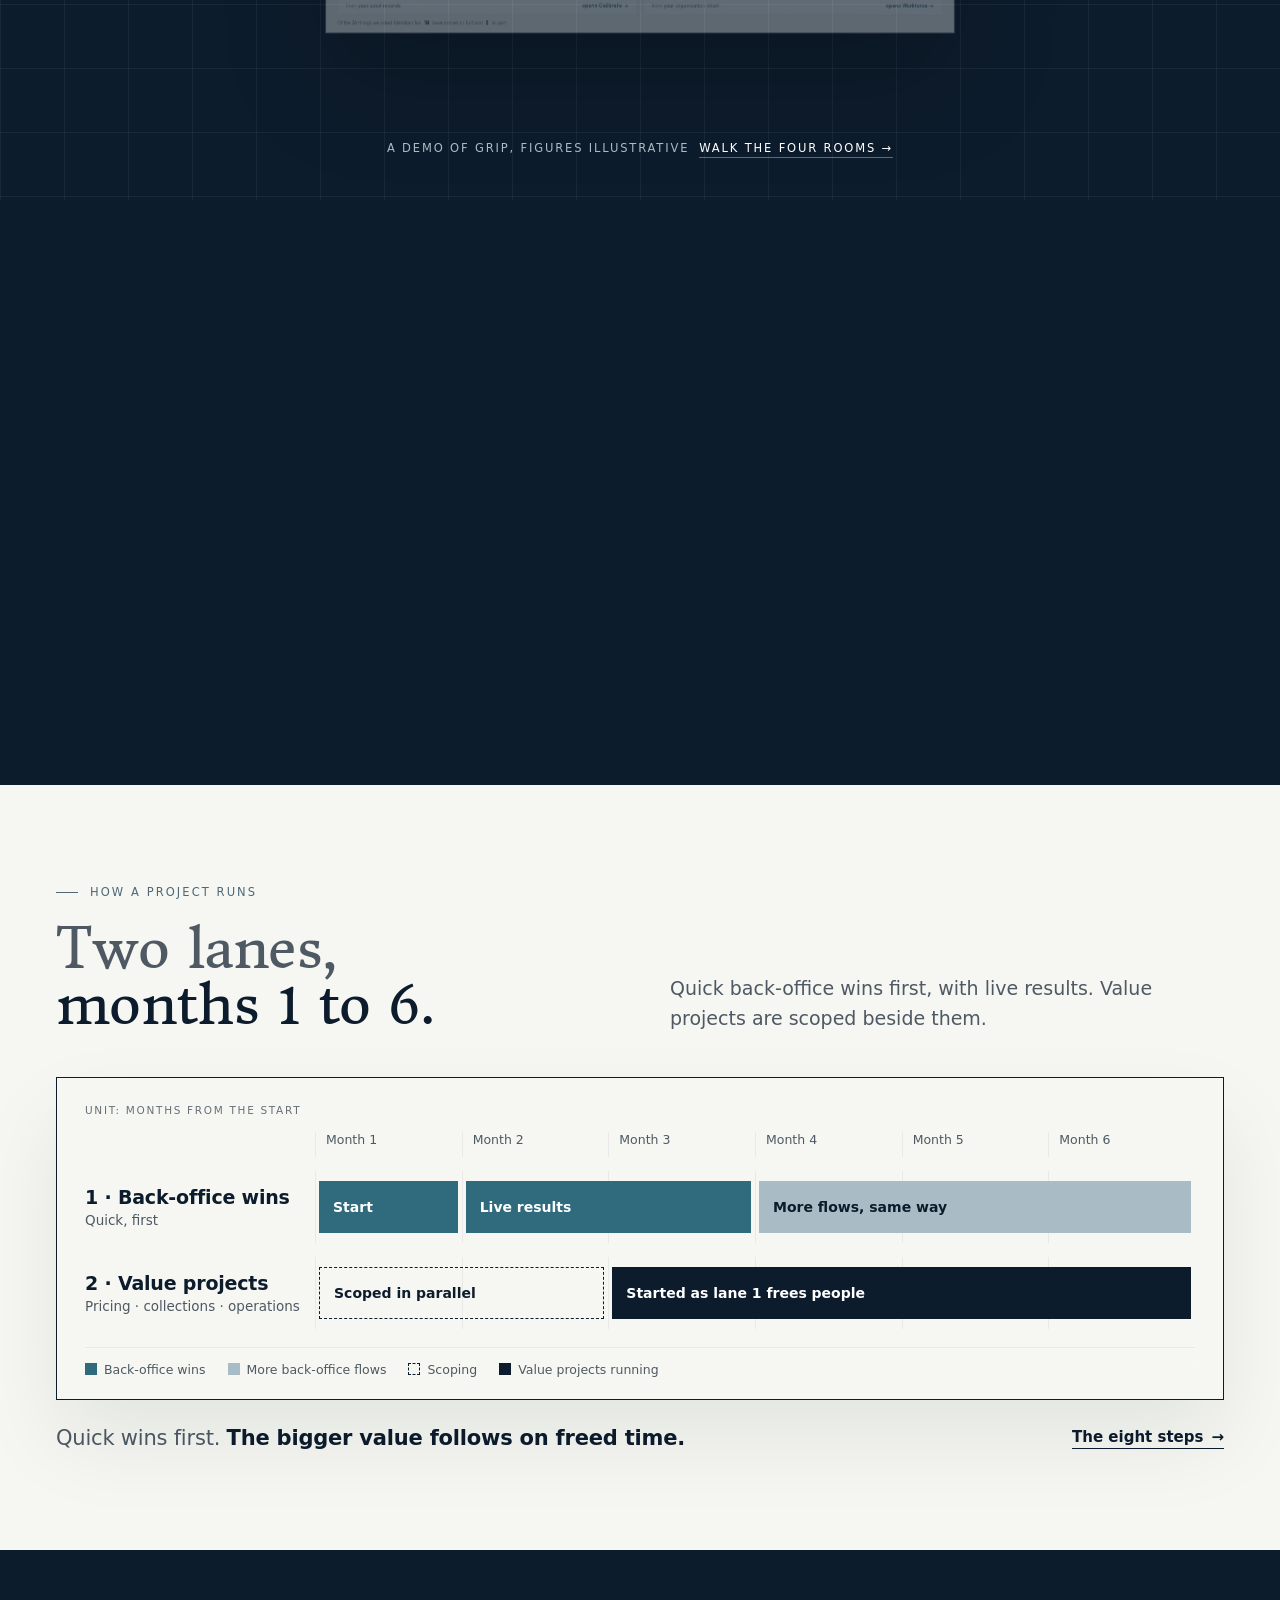
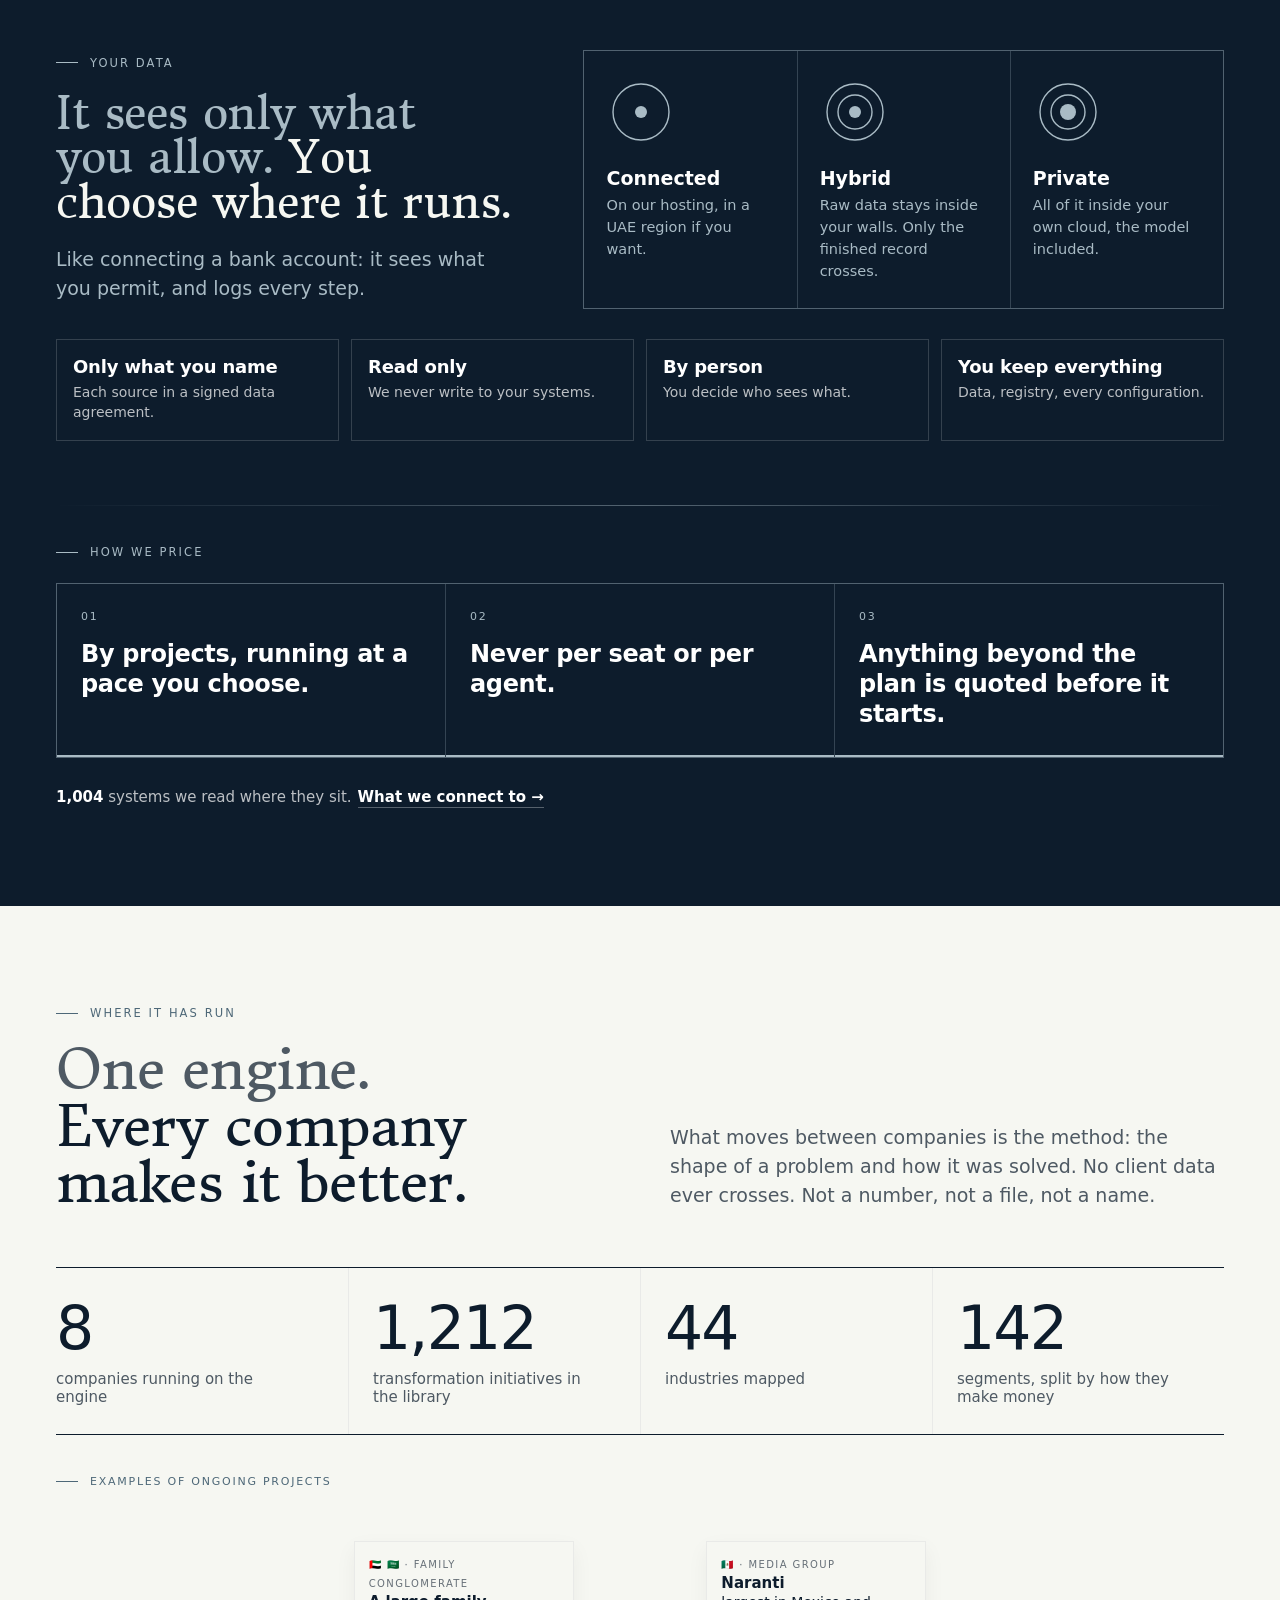
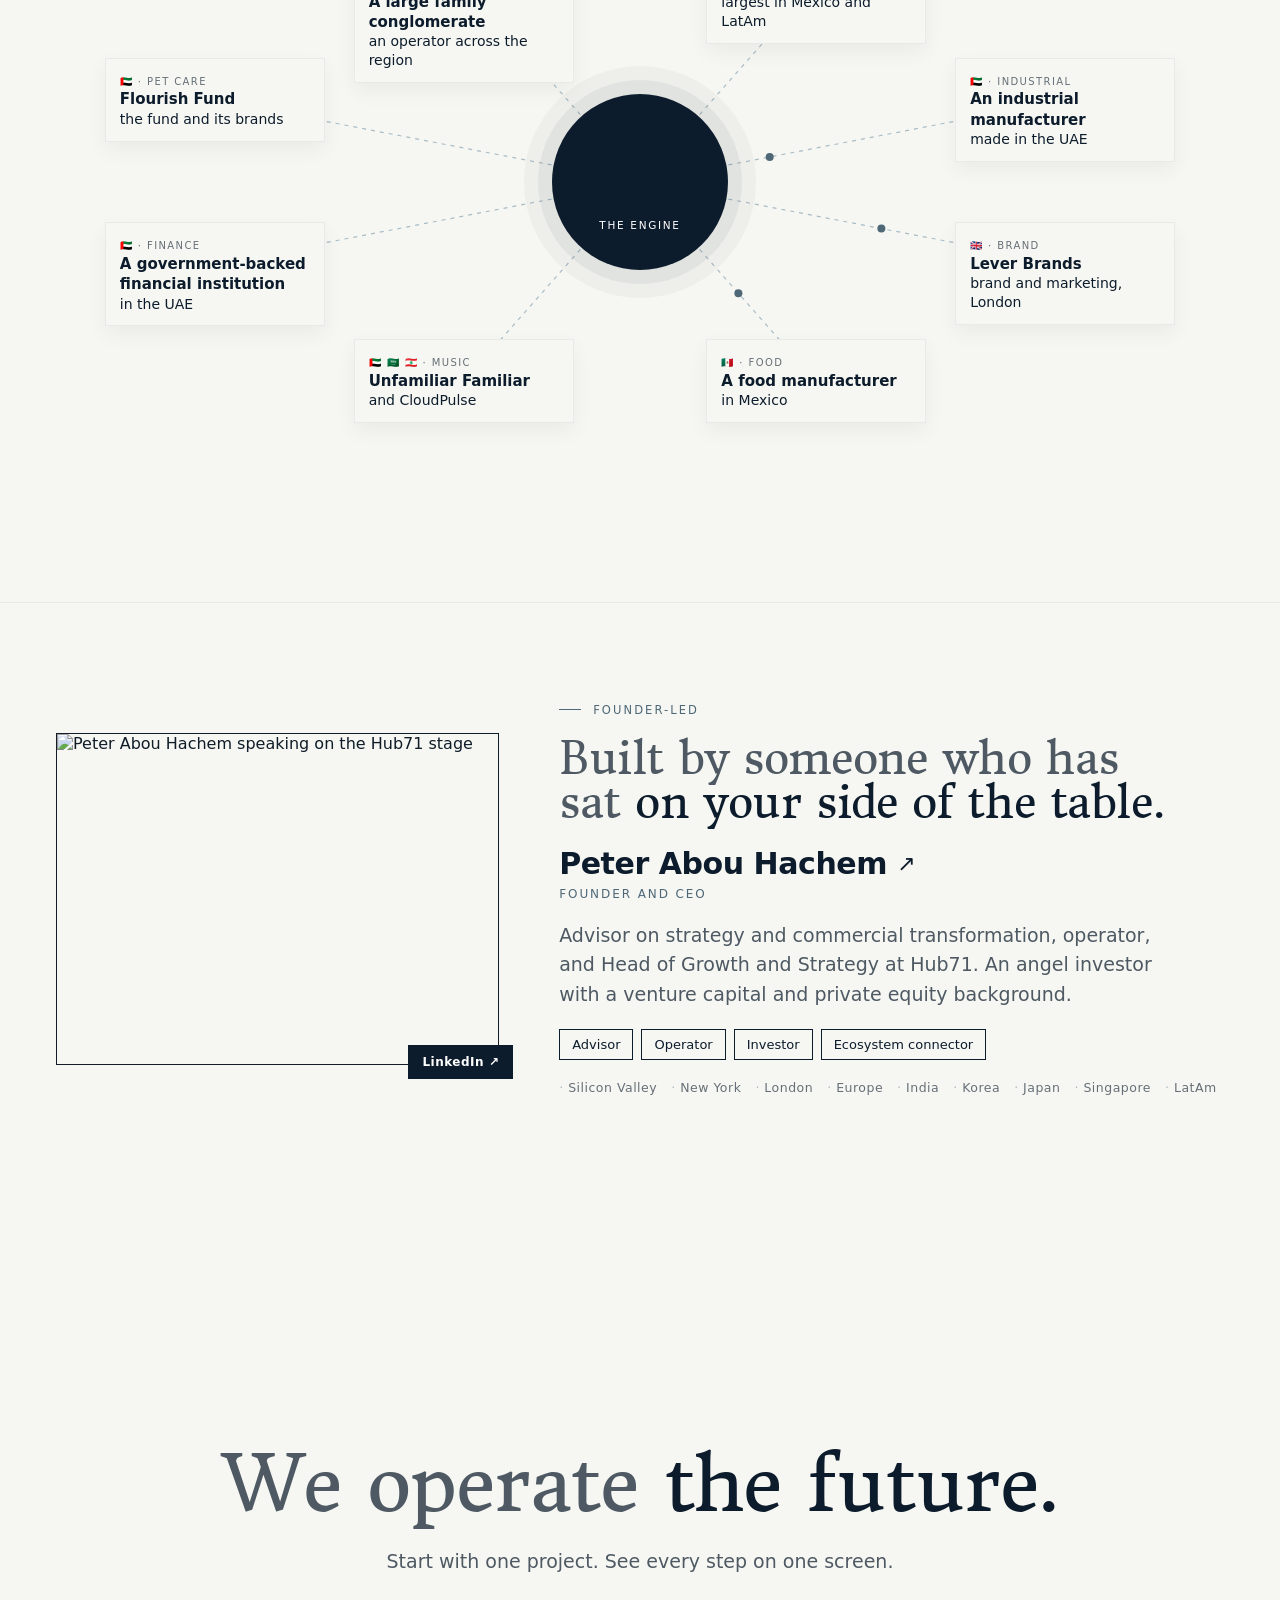
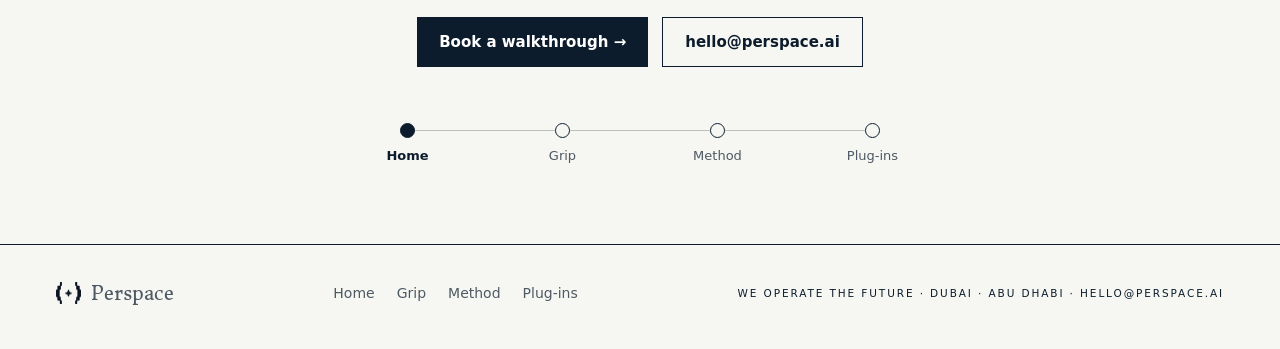
==== commit 71875c91: "Header mark: the brand symbol (brand/assets/perspace-symbol-ink.png) replaces the old ink mark on th" ====
--- a/index.html
+++ b/index.html
@@ -382,7 +382,7 @@
 <body>
 
 <nav id="nav"><div class="wrap">
-  <a class="brand" href="index.html"><img src="img/perspace-mark-ink.png" alt="">Perspace</a>
+  <a class="brand" href="index.html"><img src="brand/assets/perspace-symbol-ink.png" alt="">Perspace</a>
   <div class="links"><a class="nck" href="cockpit.html">Grip</a><a href="method.html">Method</a><a href="plugins.html">Plug-ins</a></div>
   <a class="btn dark" href="mailto:hello@perspace.ai?subject=Walkthrough">Book a walkthrough →</a>
   <button class="mnu" aria-label="Menu" aria-expanded="false"><i></i><i></i></button>
@@ -506,7 +506,7 @@
 </div></section>
 
 <footer><div class="wrap">
-  <a class="brand" href="index.html"><img src="img/perspace-mark-ink.png" alt="">Perspace</a>
+  <a class="brand" href="index.html"><img src="brand/assets/perspace-symbol-ink.png" alt="">Perspace</a>
   <div class="ft"><a href="index.html">Home</a><a href="cockpit.html">Grip</a><a href="method.html">Method</a><a href="plugins.html">Plug-ins</a></div>
   <div class="tl">We operate the future · Dubai · Abu Dhabi · hello@perspace.ai</div>
 </div></footer>
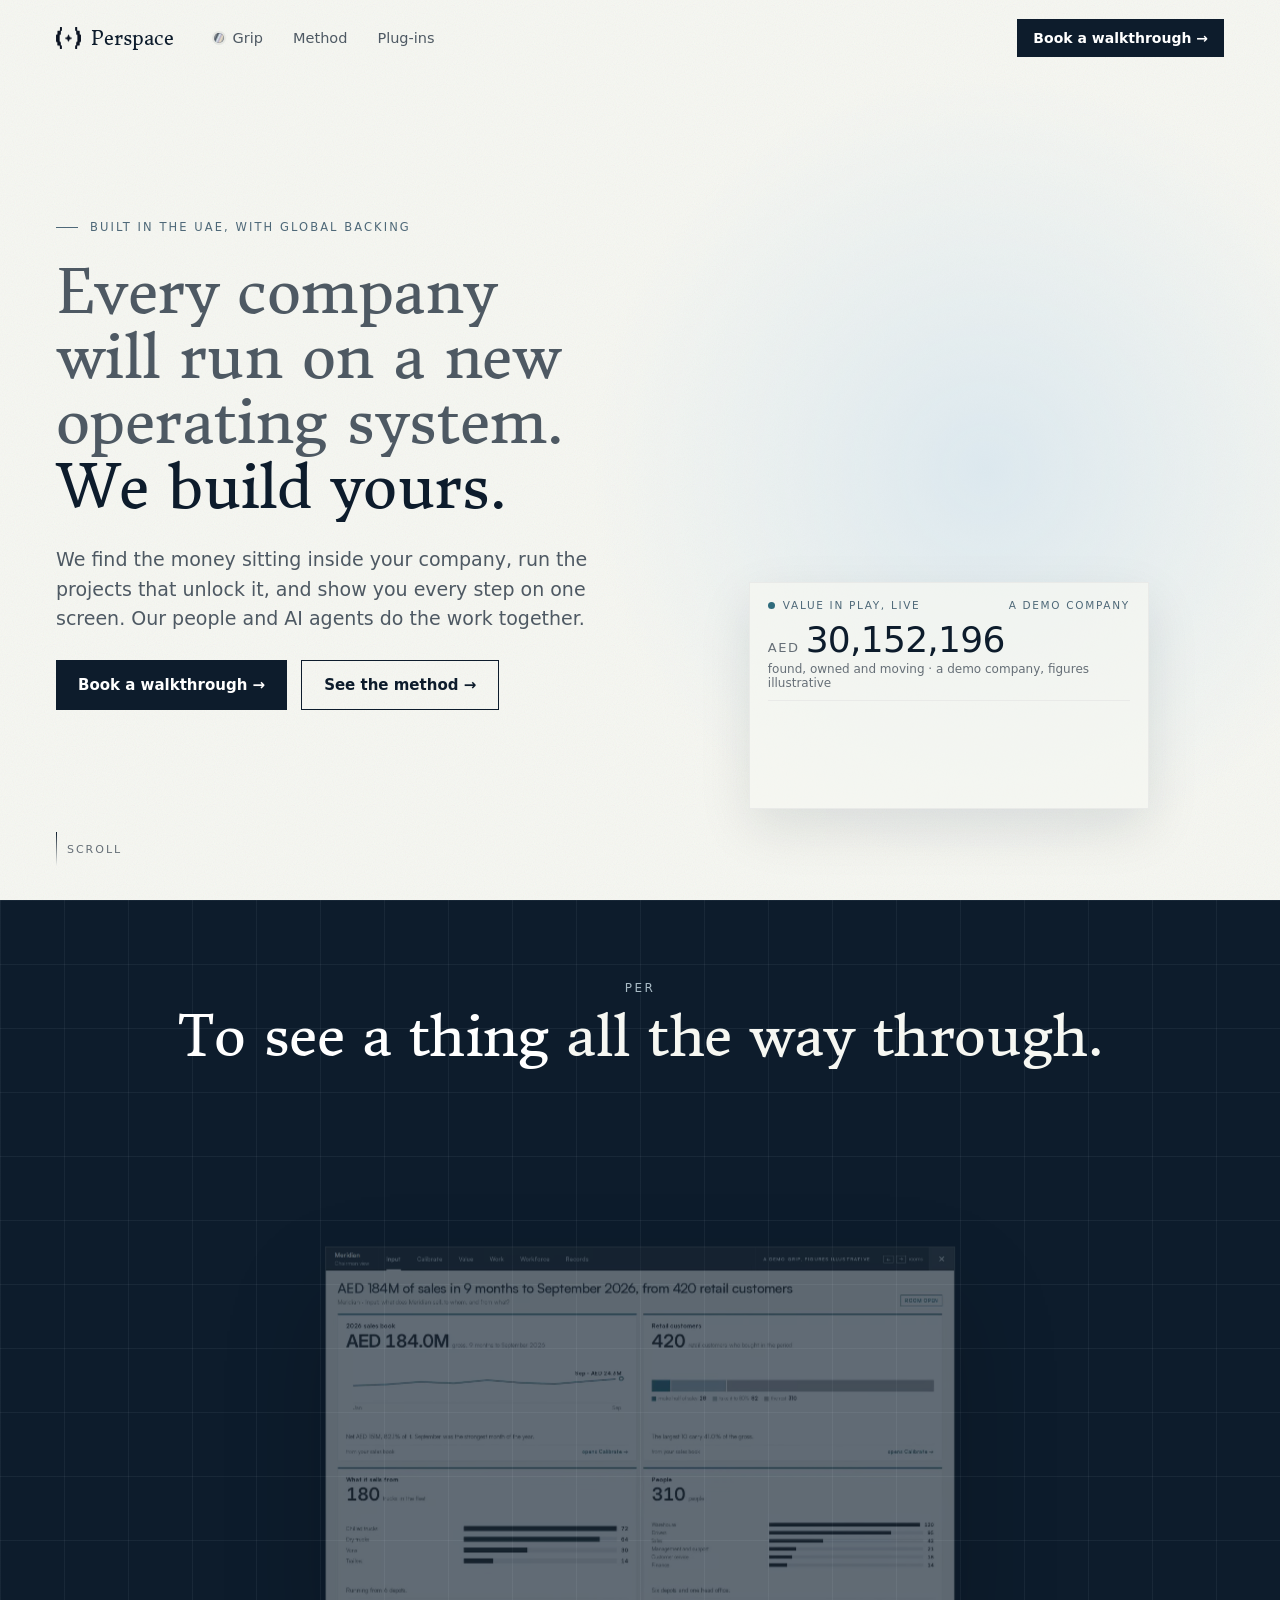
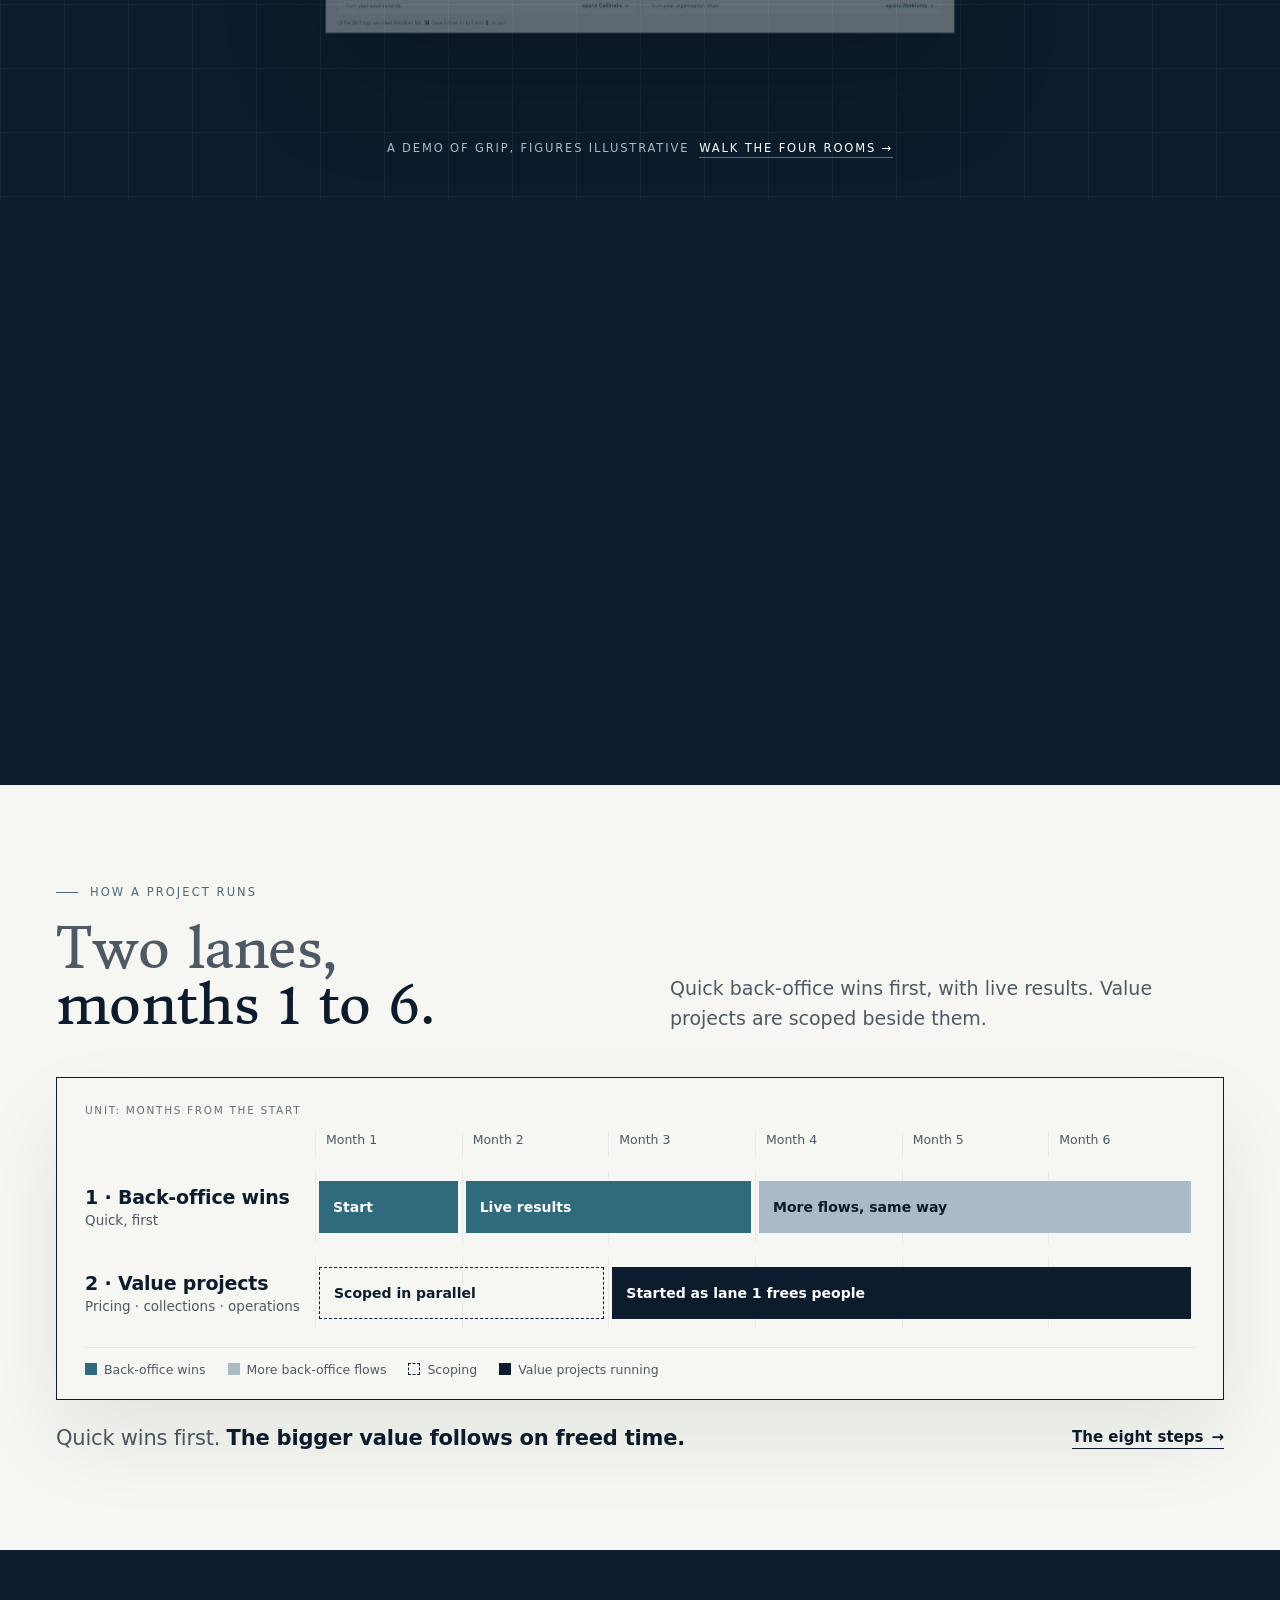
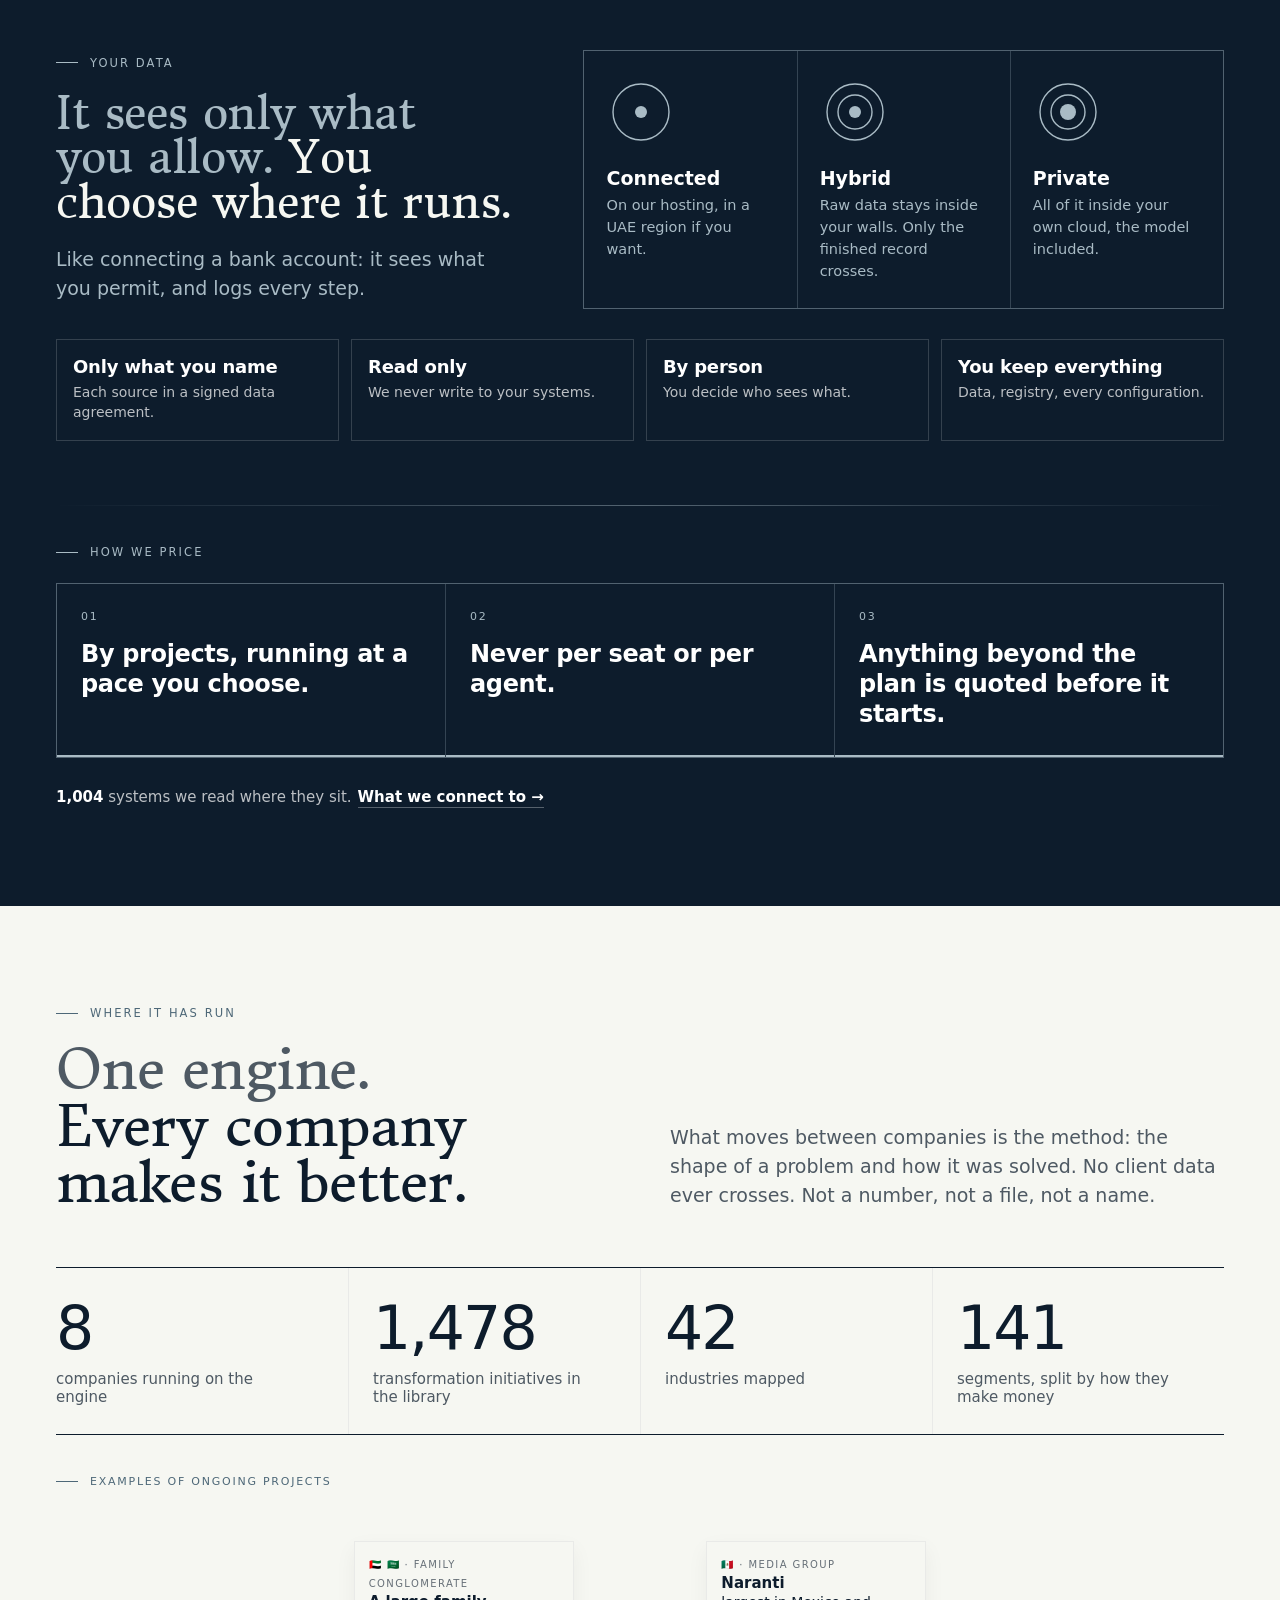
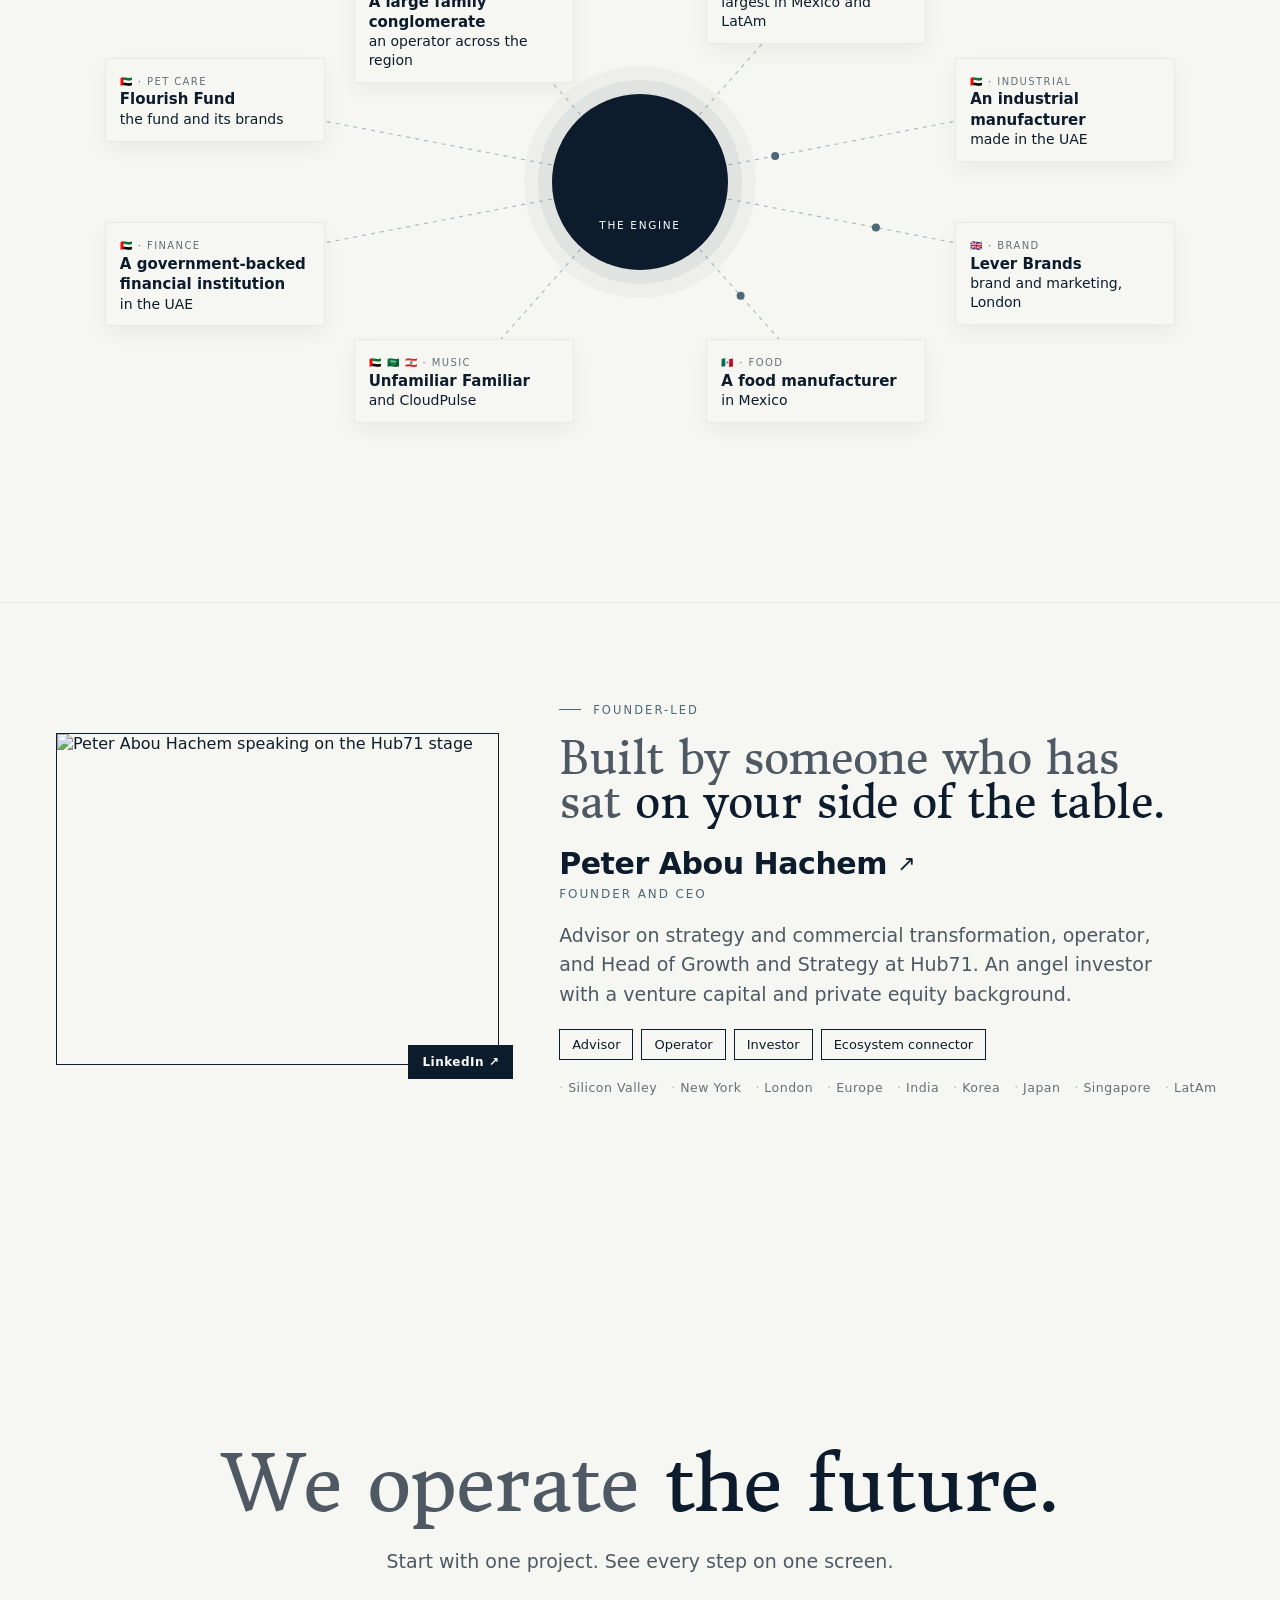
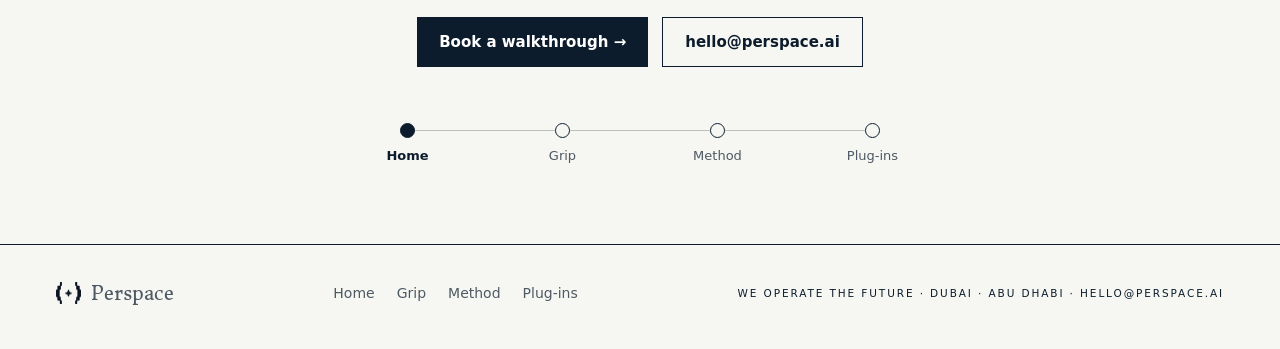
==== commit 2481452d: "staged from the sources: data/site-counts.json, index.html, method.html" ====
--- a/index.html
+++ b/index.html
@@ -469,9 +469,9 @@
   </div>
   <div class="nums rv">
     <div class="num"><b data-count="8">8</b><span>companies running on the engine</span></div>
-    <div class="num"><b data-count="1249" data-src="plays">1,249</b><span>transformation initiatives in the library</span></div>
-    <div class="num"><b data-count="45" data-src="industries">45</b><span>industries mapped</span></div>
-    <div class="num"><b data-count="146" data-src="segments">146</b><span>segments, split by how they make money</span></div>
+    <div class="num"><b data-count="1609" data-src="plays">1,609</b><span>transformation initiatives in the library</span></div>
+    <div class="num"><b data-count="46" data-src="industries">46</b><span>industries mapped</span></div>
+    <div class="num"><b data-count="154" data-src="segments">154</b><span>segments, split by how they make money</span></div>
   </div>
   <div class="engtag">Examples of ongoing projects</div>
   <div class="engine">
